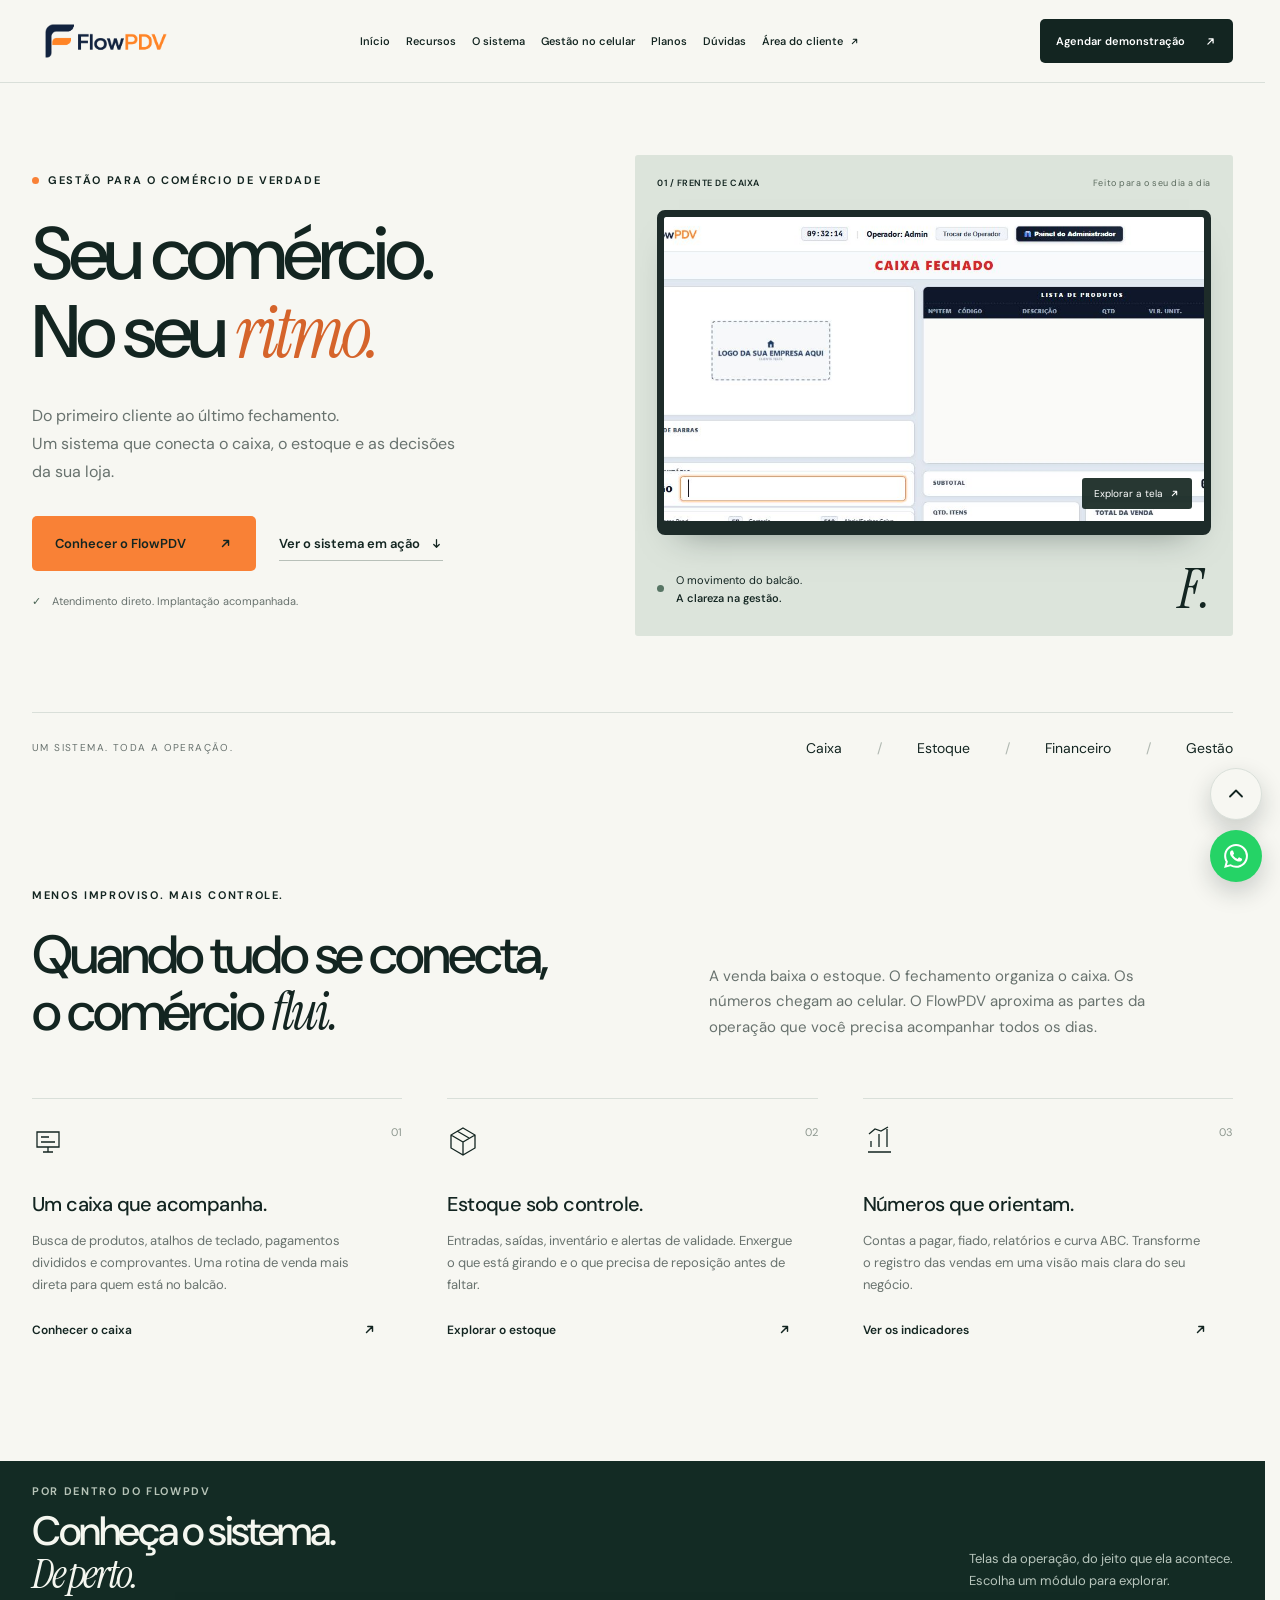
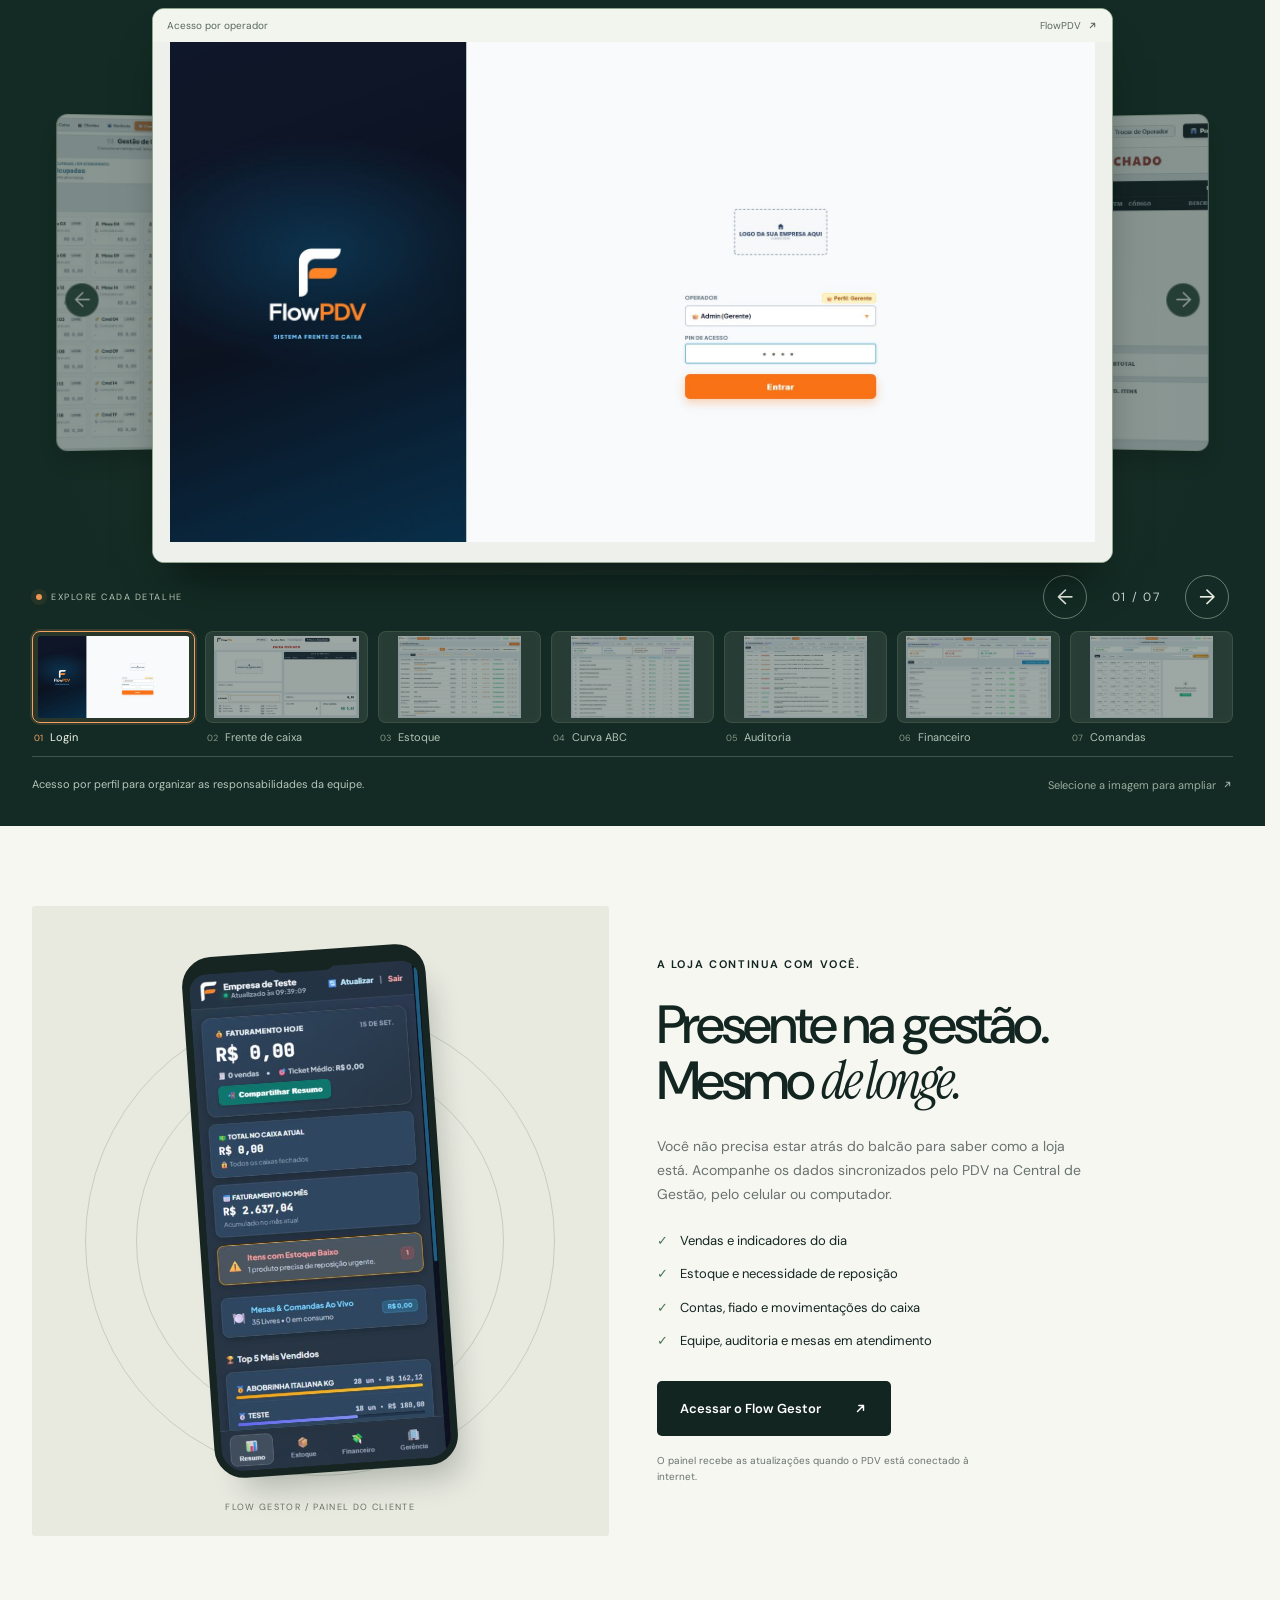
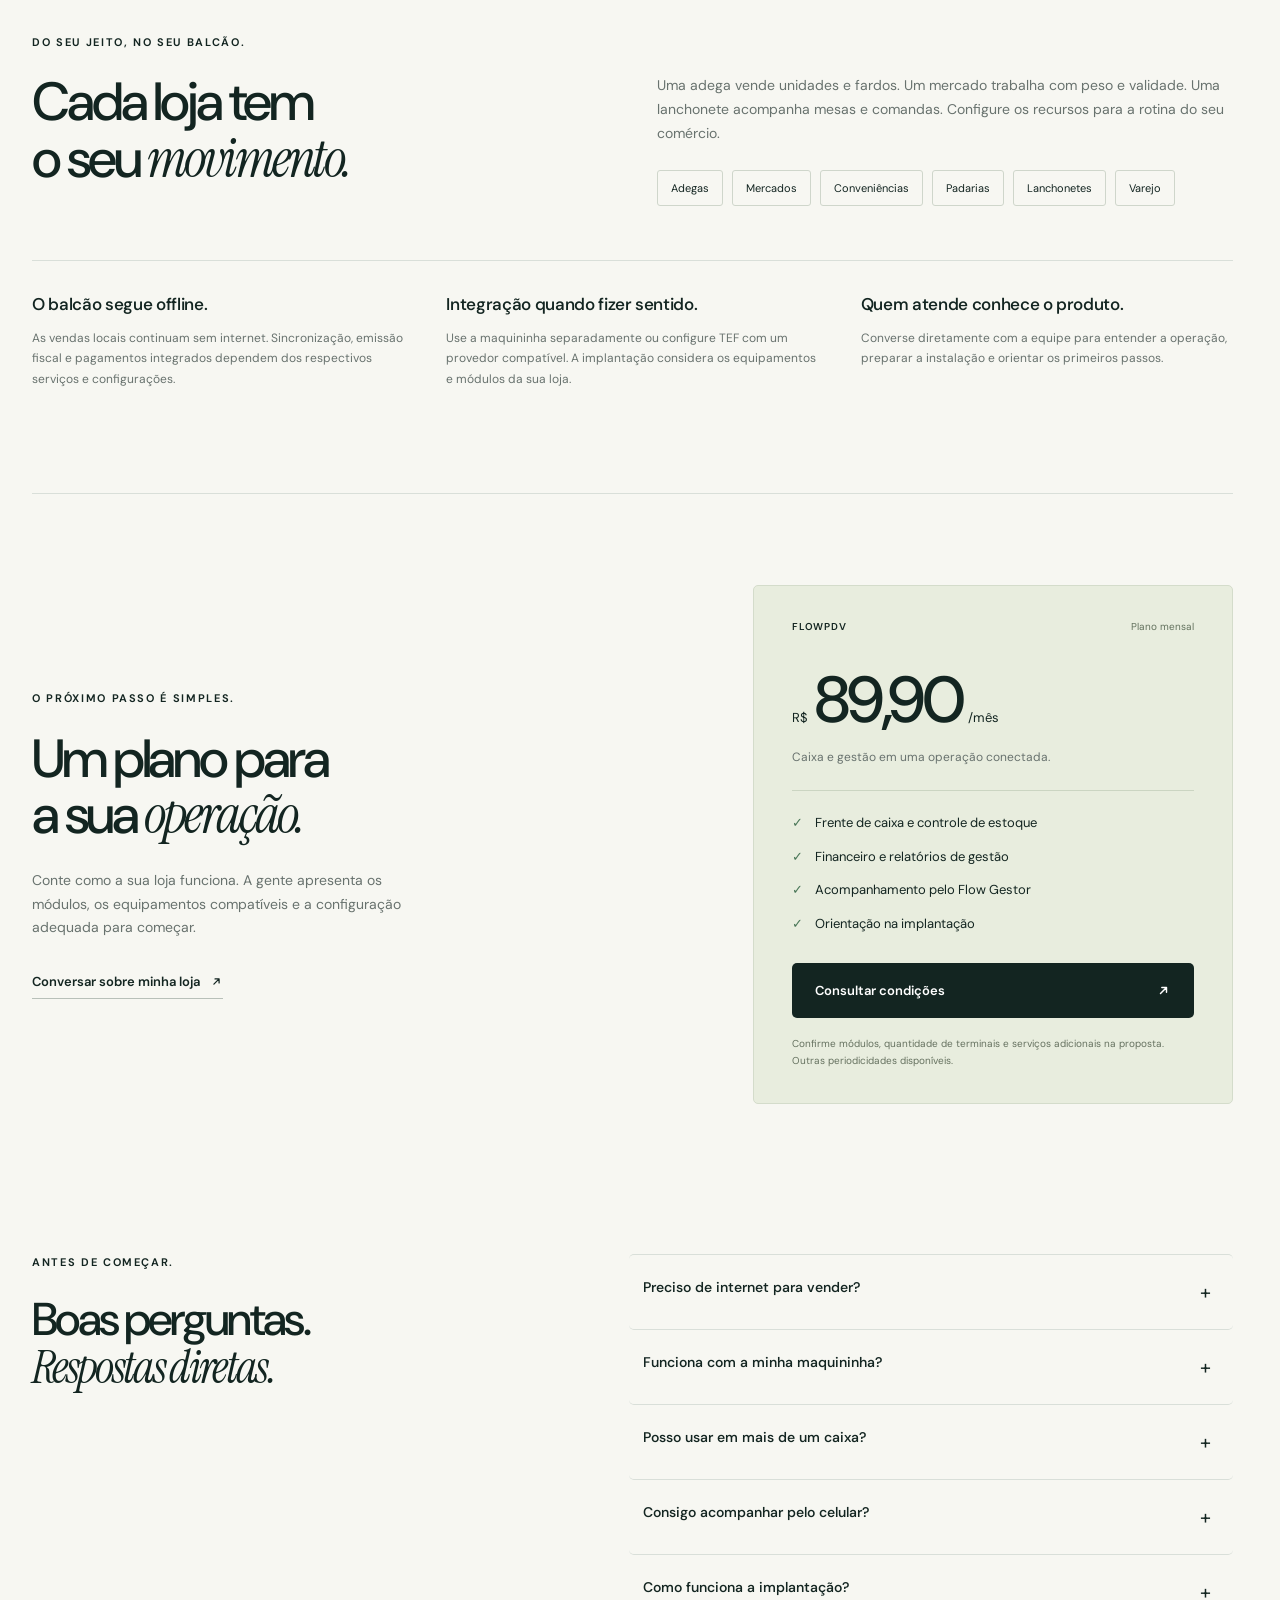
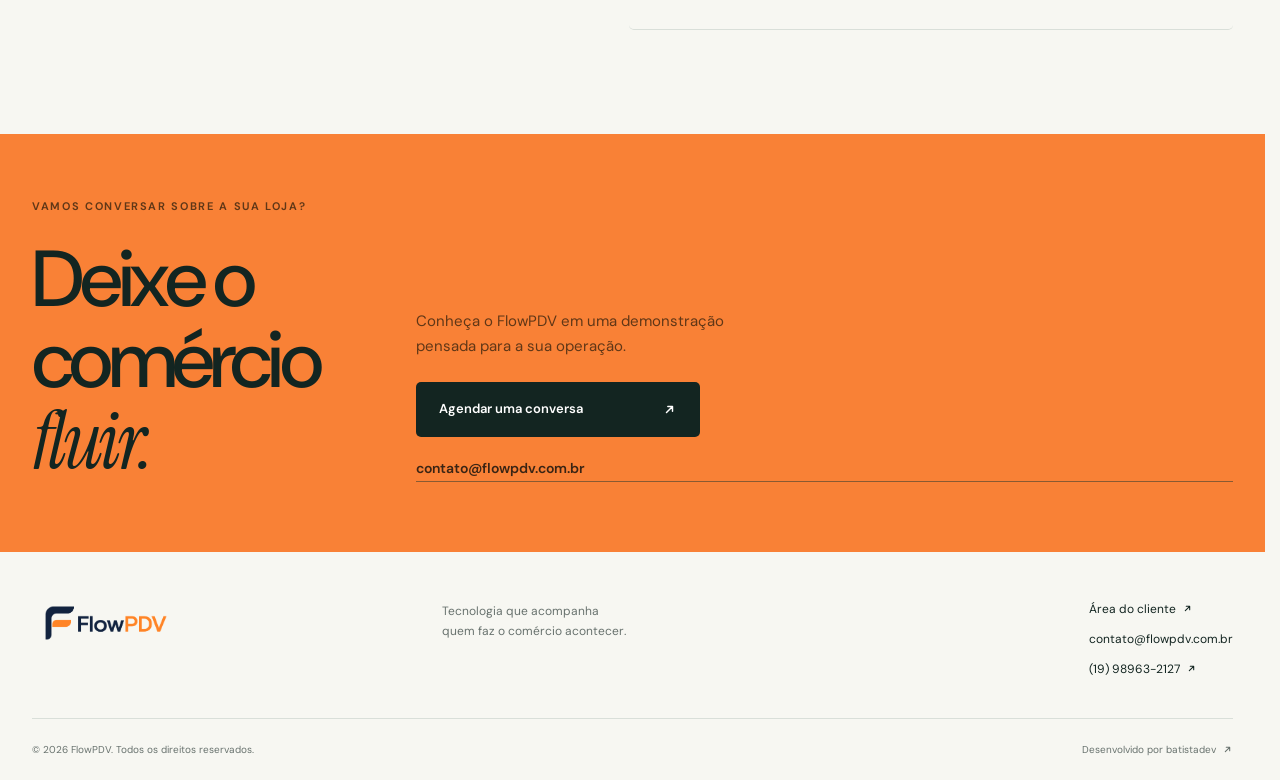
==== index.html @ f8757cfb "Use the FlowPDV F with a transparent favicon instead of a white tile. Co-authored-by: Cursor <cursor" ====
<!doctype html>
<html lang="pt-BR">
<head>
  <meta charset="utf-8">
  <meta name="viewport" content="width=device-width, initial-scale=1, viewport-fit=cover">
  <title>FlowPDV — Seu comércio. No seu ritmo.</title>
  <meta name="description" content="Frente de caixa, estoque, financeiro e gestão pelo celular. Conheça o FlowPDV e organize a operação da sua loja, do balcão ao fechamento.">
  <link rel="canonical" href="https://www.flowpdv.com.br/">
  <meta name="theme-color" content="#f7f7f2">
  <meta property="og:type" content="website">
  <meta property="og:title" content="FlowPDV — Seu comércio. No seu ritmo.">
  <meta property="og:description" content="O caixa acompanha o movimento. Você acompanha o negócio.">
  <meta property="og:url" content="https://www.flowpdv.com.br/">
  <meta property="og:image" content="https://www.flowpdv.com.br/assets/flowpdv-social-v1.jpg">
  <meta property="og:image:width" content="1200">
  <meta property="og:image:height" content="630">
  <meta property="og:image:type" content="image/jpeg">
  <meta property="og:image:alt" content="FlowPDV — Seu comércio. No seu ritmo. Caixa, estoque e financeiro em um só lugar.">
  <meta property="og:site_name" content="FlowPDV">
  <meta property="og:locale" content="pt_BR">
  <meta name="twitter:card" content="summary_large_image">
  <meta name="twitter:title" content="FlowPDV — Seu comércio. No seu ritmo.">
  <meta name="twitter:description" content="Caixa, estoque e financeiro em um só lugar.">
  <meta name="twitter:image" content="https://www.flowpdv.com.br/assets/flowpdv-social-v1.jpg">
  <link rel="icon" href="/favicon.ico?v=20260917h" sizes="any">
  <link rel="icon" type="image/png" sizes="48x48" href="/favicon-48.png?v=20260917h">
  <link rel="apple-touch-icon" href="/apple-touch-icon.png?v=20260917h">
  <link rel="preconnect" href="https://fonts.googleapis.com">
  <link rel="preconnect" href="https://fonts.gstatic.com" crossorigin>
  <link href="https://fonts.googleapis.com/css2?family=DM+Sans:wght@400;450;500;550;600;650;700&family=Instrument+Serif:ital@0;1&display=swap" rel="stylesheet">
  <link rel="stylesheet" href="style.css?v=20260916d">
  <script src="site.js?v=20260916d" defer></script>
</head>
<body>
  <a class="skip-link" href="#conteudo">Ir para o conteúdo</a>
  <header class="header">
    <div class="shell nav-row">
      <a class="brand" href="#inicio" aria-label="FlowPDV, início"><img src="assets/logos/FlowPDV-horizontal-claro.png" width="158" height="42" alt="FlowPDV"></a>
      <nav id="navigation" class="navigation" aria-label="Principal">
        <a href="#inicio">Início</a><a href="#recursos">Recursos</a><a href="#sistema">O sistema</a><a href="#gestao">Gestão no celular</a><a href="#planos">Planos</a><a href="#duvidas">Dúvidas</a>
        <a class="nav-mobile-link" href="https://cliente.flowpdv.com.br/" target="_blank" rel="noopener noreferrer">Área do cliente <svg class="arrow-out" viewBox="0 0 16 16" aria-hidden="true"><path d="M4.8 11.2 11.2 4.8M6.2 4.8h5v5" fill="none" stroke="currentColor" stroke-width="1.55" stroke-linecap="round" stroke-linejoin="round"/></svg></a>
      </nav>
      <div class="nav-actions"><a class="client-link" href="https://cliente.flowpdv.com.br/" target="_blank" rel="noopener noreferrer">Área do cliente <svg class="arrow-out" viewBox="0 0 16 16" aria-hidden="true"><path d="M4.8 11.2 11.2 4.8M6.2 4.8h5v5" fill="none" stroke="currentColor" stroke-width="1.55" stroke-linecap="round" stroke-linejoin="round"/></svg></a><a class="button small dark" data-contact="Quero conhecer o FlowPDV para minha loja." href="https://wa.me/5519989632127">Agendar demonstração <svg class="arrow-out" viewBox="0 0 16 16" aria-hidden="true"><path d="M4.8 11.2 11.2 4.8M6.2 4.8h5v5" fill="none" stroke="currentColor" stroke-width="1.55" stroke-linecap="round" stroke-linejoin="round"/></svg></a></div>
      <button class="menu-toggle" aria-controls="navigation" aria-expanded="false" aria-label="Abrir menu"><span></span><span></span></button>
    </div>
  </header>
  <main id="conteudo">
    <section class="hero shell" id="inicio">
      <div class="hero-copy">
        <div class="eyebrow"><span class="orange-dot"></span> GESTÃO PARA O COMÉRCIO DE VERDADE</div>
        <h1>Seu comércio.<br>No seu <em>ritmo.</em></h1>
        <p class="hero-description">Do primeiro cliente ao último fechamento.<br class="desktop-break"> Um sistema que conecta o caixa, o estoque e as decisões da sua loja.</p>
        <div class="hero-actions"><a class="button orange" data-contact="Quero ver uma demonstração do FlowPDV." href="https://wa.me/5519989632127">Conhecer o FlowPDV <svg class="arrow-out" viewBox="0 0 16 16" aria-hidden="true"><path d="M4.8 11.2 11.2 4.8M6.2 4.8h5v5" fill="none" stroke="currentColor" stroke-width="1.55" stroke-linecap="round" stroke-linejoin="round"/></svg></a><a class="text-link" href="#sistema">Ver o sistema em ação <svg class="arrow-down" viewBox="0 0 16 16" aria-hidden="true"><path d="M8 3.2v9.2M4.6 9.2 8 12.6l3.4-3.4" fill="none" stroke="currentColor" stroke-width="1.55" stroke-linecap="round" stroke-linejoin="round"/></svg></a></div>
        <p class="hero-note"><span aria-hidden="true">✓</span> Atendimento direto. Implantação acompanhada.</p>
      </div>
      <div class="hero-product">
        <div class="product-label"><span id="hero-label">01 / FRENTE DE CAIXA</span><span>Feito para o seu dia a dia</span></div>
        <button class="hero-screen screenshot-open" data-screen="pdv" aria-label="Ampliar a tela da frente de caixa"><span class="hero-fade"><img class="hero-slide is-active" src="assets/screenshot-pdv.png" width="1440" height="900" alt="Frente de caixa do FlowPDV: produtos, carrinho e fechamento da venda" fetchpriority="high"><img class="hero-slide" src="assets/screenshot-estoque.png" width="1440" height="900" alt="" aria-hidden="true"></span><span class="expand-tag" aria-hidden="true">Explorar a tela <svg class="arrow-out" viewBox="0 0 16 16"><path d="M4.8 11.2 11.2 4.8M6.2 4.8h5v5" fill="none" stroke="currentColor" stroke-width="1.55" stroke-linecap="round" stroke-linejoin="round"/></svg></span></button>
        <div class="product-foot"><span class="status-dot"></span><span>O movimento do balcão.<br><strong>A clareza na gestão.</strong></span><span class="product-index" aria-hidden="true">F.</span></div>
      </div>
      <div class="hero-bottom"><span>UM SISTEMA. TODA A OPERAÇÃO.</span><div><span>Caixa</span><i>/</i><span>Estoque</span><i>/</i><span>Financeiro</span><i>/</i><span>Gestão</span></div></div>
    </section>

    <section class="intro shell" id="recursos">
      <div class="section-label">MENOS IMPROVISO. MAIS CONTROLE.</div>
      <div class="intro-grid"><h2>Quando tudo se conecta,<br>o comércio <em>flui.</em></h2><p>A venda baixa o estoque. O fechamento organiza o caixa. Os números chegam ao celular. O FlowPDV aproxima as partes da operação que você precisa acompanhar todos os dias.</p></div>
      <div class="feature-grid">
        <article class="feature"><span class="feature-number">01</span><svg viewBox="0 0 32 32" fill="none" aria-hidden="true"><path d="M5 7h22v15H5zM11 27h10M16 22v5M9 12h8m-8 5h14"/></svg><h3>Um caixa que acompanha.</h3><p>Busca de produtos, atalhos de teclado, pagamentos divididos e comprovantes. Uma rotina de venda mais direta para quem está no balcão.</p><a href="#sistema" data-tab-link="pdv">Conhecer o caixa <svg class="arrow-out" viewBox="0 0 16 16" aria-hidden="true"><path d="M4.8 11.2 11.2 4.8M6.2 4.8h5v5" fill="none" stroke="currentColor" stroke-width="1.55" stroke-linecap="round" stroke-linejoin="round"/></svg></a></article>
        <article class="feature"><span class="feature-number">02</span><svg viewBox="0 0 32 32" fill="none" aria-hidden="true"><path d="m16 3 12 7v13l-12 7L4 23V10zM4 10l12 7 12-7M16 17v13M10 6l12 7"/></svg><h3>Estoque sob controle.</h3><p>Entradas, saídas, inventário e alertas de validade. Enxergue o que está girando e o que precisa de reposição antes de faltar.</p><a href="#sistema" data-tab-link="estoque">Explorar o estoque <svg class="arrow-out" viewBox="0 0 16 16" aria-hidden="true"><path d="M4.8 11.2 11.2 4.8M6.2 4.8h5v5" fill="none" stroke="currentColor" stroke-width="1.55" stroke-linecap="round" stroke-linejoin="round"/></svg></a></article>
        <article class="feature"><span class="feature-number">03</span><svg viewBox="0 0 32 32" fill="none" aria-hidden="true"><path d="M5 27h23M8 22v-6m8 6V9m8 13V4M6 9l6-5 6 2 7-4"/></svg><h3>Números que orientam.</h3><p>Contas a pagar, fiado, relatórios e curva ABC. Transforme o registro das vendas em uma visão mais clara do seu negócio.</p><a href="#sistema" data-tab-link="curva-abc">Ver os indicadores <svg class="arrow-out" viewBox="0 0 16 16" aria-hidden="true"><path d="M4.8 11.2 11.2 4.8M6.2 4.8h5v5" fill="none" stroke="currentColor" stroke-width="1.55" stroke-linecap="round" stroke-linejoin="round"/></svg></a></article>
      </div>
    </section>

    <section class="showcase" id="sistema">
      <div class="shell">
        <div class="showcase-heading"><div><div class="section-label">POR DENTRO DO FLOWPDV</div><h2>Conheça o sistema.<br><em>De perto.</em></h2></div><p>Telas da operação, do jeito que ela acontece.<br>Escolha um módulo para explorar.</p></div>
        <div class="carousel-stage" aria-label="Galeria de telas do FlowPDV" aria-roledescription="carrossel">
          <button class="carousel-peek peek-prev" data-step="-1" aria-label="Ver tela anterior"><img id="peek-prev-image" alt=""><span aria-hidden="true">←</span></button>
        <div class="screen-panel" id="screen-panel" role="tabpanel" aria-labelledby="tab-login" tabindex="0">
          <div class="screen-top"><span class="screen-caption">Acesso por operador</span><span class="screen-brand">FlowPDV <svg class="arrow-out" viewBox="0 0 16 16" aria-hidden="true"><path d="M4.8 11.2 11.2 4.8M6.2 4.8h5v5" fill="none" stroke="currentColor" stroke-width="1.55" stroke-linecap="round" stroke-linejoin="round"/></svg></span></div>
          <button class="gallery-image screenshot-open" data-screen="login" aria-label="Ampliar a tela selecionada"><img id="gallery-image" src="assets/screenshot-login.png" width="1440" height="900" alt="Acesso por operador do FlowPDV" loading="lazy"></button>
        </div>

          <button class="carousel-peek peek-next" data-step="1" aria-label="Ver próxima tela"><img id="peek-next-image" alt=""><span aria-hidden="true">→</span></button>
        </div>
        <div class="carousel-footer"><div class="carousel-note"><span class="carousel-dot"></span> EXPLORE CADA DETALHE</div><div class="gallery-controls" aria-label="Navegar pelas telas"><button type="button" id="screen-prev" aria-label="Tela anterior">←</button><span id="screen-position" aria-live="polite">01 / 07</span><button type="button" id="screen-next" aria-label="Próxima tela">→</button></div></div>
        <div class="screen-tabs" role="tablist" aria-label="Telas do sistema">
          <button id="tab-login" role="tab" aria-selected="true" aria-controls="screen-panel" tabindex="0" data-screen="login"><span class="thumb-image"><img src="assets/screenshot-login.png" alt="" loading="lazy" draggable="false"></span><span class="thumb-label"><small aria-hidden="true">01</small>Login</span></button>
          <button id="tab-pdv" role="tab" aria-selected="false" aria-controls="screen-panel" tabindex="-1" data-screen="pdv"><span class="thumb-image"><img src="assets/screenshot-pdv.png" alt="" loading="lazy" draggable="false"></span><span class="thumb-label"><small aria-hidden="true">02</small>Frente de caixa</span></button>
          <button id="tab-estoque" role="tab" aria-selected="false" aria-controls="screen-panel" tabindex="-1" data-screen="estoque"><span class="thumb-image"><img src="assets/screenshot-estoque.png" alt="" loading="lazy" draggable="false"></span><span class="thumb-label"><small aria-hidden="true">03</small>Estoque</span></button>
          <button id="tab-curva-abc" role="tab" aria-selected="false" aria-controls="screen-panel" tabindex="-1" data-screen="curva-abc"><span class="thumb-image"><img src="assets/screenshot-curva-abc.png" alt="" loading="lazy" draggable="false"></span><span class="thumb-label"><small aria-hidden="true">04</small>Curva ABC</span></button>
          <button id="tab-auditoria" role="tab" aria-selected="false" aria-controls="screen-panel" tabindex="-1" data-screen="auditoria"><span class="thumb-image"><img src="assets/screenshot-auditoria.png" alt="" loading="lazy" draggable="false"></span><span class="thumb-label"><small aria-hidden="true">05</small>Auditoria</span></button>
          <button id="tab-financeiro" role="tab" aria-selected="false" aria-controls="screen-panel" tabindex="-1" data-screen="financeiro"><span class="thumb-image"><img src="assets/screenshot-financeiro.png" alt="" loading="lazy" draggable="false"></span><span class="thumb-label"><small aria-hidden="true">06</small>Financeiro</span></button>
          <button id="tab-comandas" role="tab" aria-selected="false" aria-controls="screen-panel" tabindex="-1" data-screen="comandas"><span class="thumb-image"><img src="assets/screenshot-comandas.png" alt="" loading="lazy" draggable="false"></span><span class="thumb-label"><small aria-hidden="true">07</small>Comandas</span></button>
        </div>
        <div class="screen-description"><p id="screen-description">Acesso por perfil para organizar as responsabilidades da equipe.</p><span>Selecione a imagem para ampliar <svg class="arrow-out" viewBox="0 0 16 16" aria-hidden="true"><path d="M4.8 11.2 11.2 4.8M6.2 4.8h5v5" fill="none" stroke="currentColor" stroke-width="1.55" stroke-linecap="round" stroke-linejoin="round"/></svg></span></div>
      </div>
    </section>

    <section class="mobile-section shell" id="gestao">
      <div class="mobile-visual"><div class="mobile-orbit" aria-hidden="true"></div><div class="phone"><div class="phone-speaker" aria-hidden="true"></div><img id="mobile-screenshot" src="assets/screenshot-mobile.png" width="390" height="844" alt="Painel Flow Gestor no celular" loading="lazy"></div><span class="visual-caption">FLOW GESTOR / PAINEL DO CLIENTE</span></div>
      <div class="mobile-copy"><div class="section-label">A LOJA CONTINUA COM VOCÊ.</div><h2>Presente na gestão.<br>Mesmo <em>de longe.</em></h2><p>Você não precisa estar atrás do balcão para saber como a loja está. Acompanhe os dados sincronizados pelo PDV na Central de Gestão, pelo celular ou computador.</p><ul class="check-list"><li>Vendas e indicadores do dia</li><li>Estoque e necessidade de reposição</li><li>Contas, fiado e movimentações do caixa</li><li>Equipe, auditoria e mesas em atendimento</li></ul><a class="button dark" href="https://cliente.flowpdv.com.br/" target="_blank" rel="noopener noreferrer">Acessar o Flow Gestor <svg class="arrow-out" viewBox="0 0 16 16" aria-hidden="true"><path d="M4.8 11.2 11.2 4.8M6.2 4.8h5v5" fill="none" stroke="currentColor" stroke-width="1.55" stroke-linecap="round" stroke-linejoin="round"/></svg></a><small>O painel recebe as atualizações quando o PDV está conectado à internet.</small></div>
    </section>

    <section class="operation-section shell"><div class="section-label">DO SEU JEITO, NO SEU BALCÃO.</div><div class="operation-grid"><h2>Cada loja tem<br>o seu <em>movimento.</em></h2><div><p>Uma adega vende unidades e fardos. Um mercado trabalha com peso e validade. Uma lanchonete acompanha mesas e comandas. Configure os recursos para a rotina do seu comércio.</p><div class="segments"><span>Adegas</span><span>Mercados</span><span>Conveniências</span><span>Padarias</span><span>Lanchonetes</span><span>Varejo</span></div></div></div>
      <div class="details-row"><article><h3>O balcão segue offline.</h3><p>As vendas locais continuam sem internet. Sincronização, emissão fiscal e pagamentos integrados dependem dos respectivos serviços e configurações.</p></article><article><h3>Integração quando fizer sentido.</h3><p>Use a maquininha separadamente ou configure TEF com um provedor compatível. A implantação considera os equipamentos e módulos da sua loja.</p></article><article><h3>Quem atende conhece o produto.</h3><p>Converse diretamente com a equipe para entender a operação, preparar a instalação e orientar os primeiros passos.</p></article></div>
    </section>

    <section class="plans shell" id="planos"><div class="plan-intro"><div class="section-label">O PRÓXIMO PASSO É SIMPLES.</div><h2>Um plano para<br>a sua <em>operação.</em></h2><p>Conte como a sua loja funciona. A gente apresenta os módulos, os equipamentos compatíveis e a configuração adequada para começar.</p><a class="text-link" data-contact="Quero conversar sobre os planos do FlowPDV." href="https://wa.me/5519989632127">Conversar sobre minha loja <svg class="arrow-out" viewBox="0 0 16 16" aria-hidden="true"><path d="M4.8 11.2 11.2 4.8M6.2 4.8h5v5" fill="none" stroke="currentColor" stroke-width="1.55" stroke-linecap="round" stroke-linejoin="round"/></svg></a></div><article class="plan-card"><div class="plan-top"><span>FLOWPDV</span><span>Plano mensal</span></div><div class="price"><span>R$</span><strong>89,90</strong><span>/mês</span></div><p>Caixa e gestão em uma operação conectada.</p><ul class="check-list"><li>Frente de caixa e controle de estoque</li><li>Financeiro e relatórios de gestão</li><li>Acompanhamento pelo Flow Gestor</li><li>Orientação na implantação</li></ul><a class="button dark" data-contact="Quero conhecer as condições do plano mensal FlowPDV de R$ 89,90." href="https://wa.me/5519989632127">Consultar condições <svg class="arrow-out" viewBox="0 0 16 16" aria-hidden="true"><path d="M4.8 11.2 11.2 4.8M6.2 4.8h5v5" fill="none" stroke="currentColor" stroke-width="1.55" stroke-linecap="round" stroke-linejoin="round"/></svg></a><small>Confirme módulos, quantidade de terminais e serviços adicionais na proposta. Outras periodicidades disponíveis.</small></article></section>

    <section class="faq shell" id="duvidas"><div><div class="section-label">ANTES DE COMEÇAR.</div><h2>Boas perguntas.<br><em>Respostas diretas.</em></h2></div><div class="faq-items"><details><summary>Preciso de internet para vender?<span aria-hidden="true">+</span></summary><p>O PDV registra as vendas localmente. Para sincronizar com a nuvem e com o Flow Gestor, é necessário estar conectado. Serviços fiscais e pagamentos integrados têm suas próprias exigências de conexão.</p></details><details><summary>Funciona com a minha maquininha?<span aria-hidden="true">+</span></summary><p>Você pode receber na maquininha e confirmar o pagamento no PDV. Para integração, é preciso verificar provedor, credenciamento e equipamentos compatíveis. A conexão deve ser configurada e validada na implantação.</p></details><details><summary>Posso usar em mais de um caixa?<span aria-hidden="true">+</span></summary><p>Sim. O FlowPDV trabalha com múltiplos terminais conforme os acessos contratados. Na demonstração, avaliamos a configuração e a sincronização para a operação da sua loja.</p></details><details><summary>Consigo acompanhar pelo celular?<span aria-hidden="true">+</span></summary><p>Sim. O Flow Gestor permite acompanhar os dados sincronizados do PDV pelo navegador do celular, tablet ou computador, com acesso da sua loja.</p></details><details><summary>Como funciona a implantação?<span aria-hidden="true">+</span></summary><p>Começamos entendendo a sua operação. Depois, orientamos a configuração dos módulos, o cadastro ou importação dos produtos e o uso do sistema com seus equipamentos.</p></details></div></section>

    <section class="contact-band"><div class="shell"><div class="section-label">VAMOS CONVERSAR SOBRE A SUA LOJA?</div><div class="contact-row"><h2>Deixe o comércio<br><em>fluir.</em></h2><div><p>Conheça o FlowPDV em uma demonstração<br>pensada para a sua operação.</p><a class="button dark" data-contact="Olá! Quero agendar uma demonstração do FlowPDV para minha loja." href="https://wa.me/5519989632127">Agendar uma conversa <svg class="arrow-out" viewBox="0 0 16 16" aria-hidden="true"><path d="M4.8 11.2 11.2 4.8M6.2 4.8h5v5" fill="none" stroke="currentColor" stroke-width="1.55" stroke-linecap="round" stroke-linejoin="round"/></svg></a><a class="contact-email" href="mailto:contato@flowpdv.com.br">contato@flowpdv.com.br</a></div></div></div></section>
  </main>
  <footer class="footer shell"><div class="footer-top"><a class="brand" href="#inicio"><img src="assets/logos/FlowPDV-horizontal-claro.png" width="158" height="42" alt="FlowPDV"></a><p>Tecnologia que acompanha<br>quem faz o comércio acontecer.</p><div><a href="https://cliente.flowpdv.com.br/" target="_blank" rel="noopener noreferrer">Área do cliente <svg class="arrow-out" viewBox="0 0 16 16" aria-hidden="true"><path d="M4.8 11.2 11.2 4.8M6.2 4.8h5v5" fill="none" stroke="currentColor" stroke-width="1.55" stroke-linecap="round" stroke-linejoin="round"/></svg></a><a href="mailto:contato@flowpdv.com.br">contato@flowpdv.com.br</a><a href="https://wa.me/5519989632127">(19) 98963-2127 <svg class="arrow-out" viewBox="0 0 16 16" aria-hidden="true"><path d="M4.8 11.2 11.2 4.8M6.2 4.8h5v5" fill="none" stroke="currentColor" stroke-width="1.55" stroke-linecap="round" stroke-linejoin="round"/></svg></a></div></div><div class="footer-bottom"><span>© <span id="year">2026</span> FlowPDV. Todos os direitos reservados.</span><a href="https://www.batistadev.com.br/" target="_blank" rel="noopener noreferrer">Desenvolvido por batistadev <svg class="arrow-out" viewBox="0 0 16 16" aria-hidden="true"><path d="M4.8 11.2 11.2 4.8M6.2 4.8h5v5" fill="none" stroke="currentColor" stroke-width="1.55" stroke-linecap="round" stroke-linejoin="round"/></svg></a></div></footer>
  <div class="float-dock">
    <a class="float-btn float-top" id="back-top" href="#inicio" aria-label="Voltar ao topo">
      <svg viewBox="0 0 24 24" fill="none" aria-hidden="true"><path d="M6 14.5 12 8.5l6 6" stroke="currentColor" stroke-width="1.8" stroke-linecap="round" stroke-linejoin="round"/></svg>
    </a>
    <a class="float-btn float-whatsapp" data-contact="Olá! Quero conhecer o FlowPDV para minha loja." href="https://wa.me/5519989632127" aria-label="Falar no WhatsApp">
      <svg viewBox="0 0 24 24" aria-hidden="true"><path fill="currentColor" d="M17.472 14.382c-.297-.149-1.758-.867-2.03-.967-.273-.099-.471-.148-.67.15-.197.297-.767.966-.94 1.164-.173.199-.347.223-.644.075-.297-.15-1.255-.463-2.39-1.475-.883-.788-1.48-1.761-1.653-2.059-.173-.297-.018-.458.13-.606.134-.133.298-.347.446-.52.149-.174.198-.298.298-.497.099-.198.05-.371-.025-.52-.075-.149-.669-1.612-.916-2.207-.242-.579-.487-.5-.669-.51-.173-.008-.371-.01-.57-.01-.198 0-.52.074-.792.372-.272.297-1.04 1.016-1.04 2.479 0 1.462 1.065 2.875 1.213 3.074.149.198 2.096 3.2 5.077 4.487.709.306 1.262.489 1.694.625.712.227 1.36.195 1.871.118.571-.085 1.758-.719 2.006-1.413.248-.694.248-1.289.173-1.413-.074-.124-.272-.198-.57-.347m-5.421 7.403h-.004a9.87 9.87 0 0 1-5.031-1.378l-.361-.214-3.741.982.998-3.648-.235-.374a9.86 9.86 0 0 1-1.51-5.26c.001-5.45 4.436-9.884 9.888-9.884 2.64 0 5.122 1.03 6.988 2.898a9.825 9.825 0 0 1 2.893 6.994c-.003 5.45-4.435 9.884-9.885 9.884m8.413-18.297A11.815 11.815 0 0 0 12.05 0C5.495 0 .16 5.335.157 11.892c0 2.096.547 4.142 1.588 5.945L.057 24l6.305-1.654a11.882 11.882 0 0 0 5.683 1.448h.005c6.554 0 11.89-5.335 11.893-11.893a11.821 11.821 0 0 0-3.48-8.413z"/></svg>
    </a>
  </div>
  <dialog id="screen-dialog" aria-labelledby="dialog-title" aria-describedby="dialog-hint">
    <div class="dialog-toolbar"><h2 id="dialog-title" aria-live="polite">FlowPDV</h2><div class="dialog-actions"><button type="button" id="dialog-zoom" aria-pressed="false" aria-controls="dialog-viewport">Ver detalhes +</button><button type="button" id="close-dialog" aria-label="Fechar imagem" autofocus>Fechar ×</button></div></div>
    <div id="dialog-viewport" tabindex="0" role="region" aria-label="Imagem ampliada. Use Ver detalhes para ampliar e rolar a imagem."><img id="dialog-image" alt="" width="1440" height="900" draggable="false"></div>
    <div class="dialog-bottom"><div class="dialog-navigation" aria-label="Navegar pelas imagens ampliadas"><button type="button" id="dialog-prev" aria-label="Tela anterior">←</button><span id="dialog-position">01 / 07</span><button type="button" id="dialog-next" aria-label="Próxima tela">→</button></div><p id="dialog-hint">Deslize para trocar. Toque em Ver detalhes para ampliar.</p></div>
  </dialog>
</body>
</html>
---- style.css ----
:root{--paper:#f7f7f2;--ink:#132521;--muted:#68726e;--line:#d9dfd9;--orange:#f98136;--navy:#122240;--white:#fff;--radius:8px;color-scheme:light;font-family:'DM Sans',Arial,sans-serif;color:var(--ink);background:var(--paper)}
*{box-sizing:border-box}html{scroll-behavior:smooth;scroll-padding-top:var(--nav-h,90px)}body{margin:0}section[id],#inicio,#sistema,#recursos,#gestao,#planos,#duvidas,#conteudo{scroll-margin-top:0}button,input,a{-webkit-tap-highlight-color:transparent}button,a{touch-action:manipulation}a{color:inherit;text-decoration:none}button{font:inherit;cursor:pointer}img{max-width:100%;display:block}button:focus-visible,a:focus-visible,summary:focus-visible,[tabindex]:focus-visible{outline:3px solid #cc5b1a;outline-offset:5px}h1,h2,h3,p{margin:0}h1,h2{font-weight:500;letter-spacing:-.058em;line-height:1.05}h1 em,h2 em{font-family:'Instrument Serif',Georgia,serif;font-weight:400}h2{font-size:clamp(38px,4.2vw,62px)}p{color:var(--muted);line-height:1.7}.shell{width:min(1320px,calc(100% - 104px));margin-inline:auto}.section-label,.eyebrow{font-size:11px;font-weight:650;letter-spacing:.15em;line-height:1.5}.section-label{margin-bottom:24px}.header{background:rgba(247,247,242,.96);border-bottom:1px solid var(--line);position:sticky;top:0;z-index:20}.nav-row{min-height:90px;display:flex;align-items:center;justify-content:space-between;gap:28px}.brand img{width:148px;height:auto;max-height:44px;object-fit:contain}.navigation,.nav-actions{display:flex;align-items:center;gap:26px}.navigation a,.client-link{font-size:12px;font-weight:550}.navigation a:hover,.text-link:hover{color:#b74b12}.nav-actions{gap:25px}.button{display:inline-flex;align-items:center;justify-content:space-between;gap:32px;min-height:55px;padding:16px 22px;border:1px solid transparent;border-radius:5px;font-size:13px;font-weight:600;line-height:1.35;transition:background .18s,transform .18s}.button:hover{transform:translateY(-2px)}.button span{font-size:20px}.button.dark{background:var(--ink);color:var(--white)}.button.dark:hover{background:#29433b}.button.orange{background:var(--orange);color:var(--ink)}.button.orange:hover{background:#ff974f}.button.small{min-height:44px;padding:10px 15px;gap:19px;font-size:11px}.text-link{font-size:13px;font-weight:600;display:inline-flex;align-items:center;gap:18px;border-bottom:1px solid #b8c0b9;padding:8px 0}.nav-mobile-link,.menu-toggle{display:none}.skip-link{position:fixed;top:-100px;left:16px;z-index:100;padding:16px;background:var(--ink);color:white}.skip-link:focus{top:10px}
.hero{padding-top:88px;display:grid;grid-template-columns:1fr 1.04fr;column-gap:42px;align-items:center}.eyebrow{display:flex;gap:9px;align-items:center;margin-bottom:27px}.orange-dot,.status-dot{width:7px;height:7px;flex:none;display:inline-block;background:var(--orange);border-radius:50%}.hero h1{font-size:clamp(64px,6.9vw,101px);margin-bottom:30px}.hero h1 em{color:#d5642b}.hero-description{font-size:16px;max-width:430px;line-height:1.75}.hero-actions{display:flex;align-items:center;gap:23px;margin:30px 0 21px}.hero-note{font-size:11px}.hero-note span{color:#496353;margin-right:8px}.hero-product{background:#dce4db;padding:22px 22px 0;border-radius:3px;position:relative;margin-top:8px;min-width:0}.product-label{display:flex;justify-content:space-between;font-size:9px;letter-spacing:.06em;font-weight:600;margin-bottom:21px;gap:12px}.product-label span:last-child{color:#5b6b5e;font-weight:400}.hero-screen{display:block;width:100%;padding:0;border:7px solid #1d2b29;border-bottom-width:14px;border-radius:8px;background:#1d2b29;box-shadow:0 18px 34px -22px #13252180;position:relative;transform:translateX(30px)}.hero-screen img{width:100%;height:auto;aspect-ratio:1.847;object-fit:contain;object-position:left top;border-radius:2px}.expand-tag{position:absolute;bottom:12px;right:12px;background:#172823ed;color:#fff;font-size:10px;padding:9px 12px;border-radius:3px}.product-foot{display:flex;align-items:center;gap:12px;padding:26px 0 19px;font-size:11px;line-height:1.65}.product-foot strong{font-weight:550}.status-dot{background:#577564}.product-index{margin-left:auto;font-family:'Instrument Serif',serif;font-style:italic;font-size:56px;line-height:1}.hero-bottom{grid-column:1/-1;border-top:1px solid var(--line);padding:26px 0;margin-top:76px;display:flex;justify-content:space-between;align-items:center}.hero-bottom>span{font-size:10px;letter-spacing:.14em;color:var(--muted)}.hero-bottom>div{display:flex;gap:35px;font-size:14px}.hero-bottom i{color:#b1b9b2;font-style:normal}
.intro{padding:104px 0 95px}.intro-grid{display:grid;grid-template-columns:1.2fr 1fr;gap:85px;align-items:end}.intro-grid>p{max-width:440px;font-size:15px}.feature-grid{display:grid;grid-template-columns:repeat(3,1fr);gap:45px;margin-top:58px}.feature{border-top:1px solid var(--line);padding-top:26px;position:relative}.feature-number{position:absolute;right:0;top:26px;font-size:11px;color:#8d978f}.feature svg{width:32px;height:32px;stroke:var(--ink);stroke-width:1.3;margin-bottom:29px}.feature h3{font-size:20px;font-weight:500;letter-spacing:-.03em;margin-bottom:13px}.feature p{font-size:13px;max-width:345px}.feature a{display:flex;justify-content:space-between;font-size:12px;margin-top:26px;font-weight:600;max-width:345px}
.showcase{background:#132b24;color:#f5f7f0;padding:36px 0 56px;overflow-x:clip}.showcase .section-label{color:#b7c4b8;margin-bottom:10px}.showcase-heading{display:flex;justify-content:space-between;gap:30px;align-items:end;margin-bottom:12px}.showcase-heading>p{font-size:13px;color:#b8c6bd;padding-bottom:4px}.screen-tabs{display:flex;gap:5px;border-bottom:1px solid #40564b;padding-bottom:17px;overflow-x:auto;scrollbar-width:thin}.screen-tabs button{background:none;color:#c4d0c7;border:1px solid transparent;border-radius:4px;padding:13px 23px;font-size:12px;white-space:nowrap;min-height:44px}.screen-tabs button[aria-selected=true]{background:#e5ece0;color:#183528}.screen-tabs button:hover{border-color:#82948a}.screen-panel{margin-top:28px;background:#ecf0eb;border:1px solid #839487;border-radius:6px;overflow:hidden}.screen-top{background:#e5eae3;color:#5a695e;display:flex;justify-content:space-between;padding:14px 18px;font-size:10px}.gallery-image{display:block;border:0;padding:0;background:#fff;width:100%}.gallery-image img{width:100%;height:auto;max-height:700px;object-fit:contain;object-position:top}.screen-description{display:flex;justify-content:space-between;gap:20px;margin-top:18px;font-size:11px}.screen-description p{color:#b8c6bd}.screen-description>span{color:#9cac9f}
.mobile-section{display:grid;grid-template-columns:1fr 1fr;gap:120px;padding:110px 0;align-items:center}.mobile-visual{background:#e8e9df;min-height:630px;display:flex;justify-content:center;align-items:center;position:relative;overflow:hidden;border-radius:3px;padding:40px 20px 60px}.mobile-orbit{position:absolute;width:470px;height:470px;border:1px solid #c8cdbf;border-radius:50%;transform:translateY(30px)}.mobile-orbit:after{content:'';position:absolute;inset:50px;border:1px solid #c8cdbf;border-radius:50%}.phone{width:244px;position:relative;border:7px solid #172522;border-radius:30px;background:#172522;padding-top:10px;box-shadow:14px 26px 30px -14px #1c302945;overflow:hidden;transform:rotate(-4deg)}.phone img{width:100%;height:auto;min-height:490px;object-fit:cover;object-position:top;border-radius:18px}.phone-speaker{position:absolute;background:#172522;width:66px;height:14px;left:50%;top:0;transform:translateX(-50%);border-radius:0 0 12px 12px}.visual-caption{position:absolute;bottom:23px;font-size:9px;letter-spacing:.15em;color:#687261}.mobile-copy h2{margin-bottom:26px}.mobile-copy>p{font-size:14px;max-width:440px}.check-list{padding:0;list-style:none;margin:24px 0 30px;display:grid;gap:14px}.check-list li{font-size:13px;padding-left:23px;position:relative;line-height:1.5}.check-list li:before{content:'✓';position:absolute;left:0;color:#497657}.mobile-copy small{display:block;font-size:10px;color:var(--muted);line-height:1.65;max-width:335px;margin-top:17px}
.operation-section{padding:18px 0 104px}.operation-grid{display:grid;grid-template-columns:1fr 1fr;gap:100px}.operation-grid p{font-size:14px}.segments{display:flex;flex-wrap:wrap;gap:9px;margin-top:24px}.segments span{border:1px solid #cfd6cb;border-radius:3px;padding:10px 13px;font-size:11px}.details-row{display:grid;grid-template-columns:repeat(3,1fr);gap:42px;margin-top:54px;border-top:1px solid var(--line);padding-top:32px}.details-row h3{font-weight:550;font-size:17px;letter-spacing:-.02em;margin-bottom:13px}.details-row p{font-size:12px}
.plans{display:grid;grid-template-columns:1fr 1fr;gap:120px;border-top:1px solid var(--line);padding:91px 0 100px;align-items:center}.plan-intro>p{font-size:14px;max-width:370px;margin:25px 0}.plan-card{background:#e8edde;border:1px solid #d4dccb;padding:34px 38px;border-radius:5px;max-width:480px;width:100%;justify-self:end}.plan-top{display:flex;justify-content:space-between;font-size:10px;font-weight:600;letter-spacing:.08em}.plan-top span:last-child{font-weight:400;letter-spacing:0;color:#62715d}.price{display:flex;align-items:baseline;gap:6px;margin-top:25px}.price strong{font-size:65px;letter-spacing:-.065em;font-weight:500}.price>span{font-size:13px}.plan-card>p{font-size:12px;margin-top:5px}.plan-card .check-list{border-top:1px solid #cbd5c2;margin-top:23px;padding-top:22px}.plan-card .button{width:100%}.plan-card small{display:block;margin-top:17px;font-size:10px;line-height:1.7;color:#65715f}
.faq{display:grid;grid-template-columns:1fr 1.1fr;gap:90px;padding:50px 0 104px}.faq h2{font-size:46px}.faq details{border-bottom:1px solid var(--line)}.faq details:first-child{border-top:1px solid var(--line)}.faq summary{cursor:pointer;padding:23px 0;list-style:none;font-size:14px;font-weight:550;display:flex;justify-content:space-between;gap:20px}.faq summary::-webkit-details-marker{display:none}.faq summary span{font-size:20px;font-weight:400}.faq details[open] summary span{transform:rotate(45deg)}.faq details p{font-size:13px;padding:0 20px 23px 0}.contact-band{background:var(--orange);padding:64px 0 70px}.contact-row{display:flex;align-items:end;justify-content:space-between;gap:30px}.contact-row h2{font-size:80px}.contact-row p{font-size:15px;color:#603717;margin-bottom:22px}.contact-row .button{min-width:284px}.contact-band .section-label{color:#603717}.footer{padding:49px 0 24px}.footer-top{display:grid;grid-template-columns:1fr 1fr 1fr;gap:30px;align-items:start}.footer-top p{font-size:12px}.footer-top>div{display:grid;gap:14px;justify-self:end;font-size:12px}.footer-bottom{display:flex;justify-content:space-between;gap:20px;border-top:1px solid var(--line);padding-top:24px;margin-top:41px;font-size:10px;color:var(--muted)}
dialog{width:min(1500px,96vw);max-height:94dvh;padding:0;border:1px solid #879b90;background:#e5eae3;color:var(--ink);border-radius:7px}dialog::backdrop{background:#071c16d9;backdrop-filter:blur(5px)}dialog img{width:100%;height:auto}.dialog-toolbar{display:flex;align-items:center;justify-content:space-between;position:sticky;top:0;background:#e5eae3;padding:12px 18px;gap:20px}.dialog-toolbar h2{font:500 14px 'DM Sans',sans-serif;letter-spacing:0}.dialog-toolbar button{border:1px solid #b4c1b6;border-radius:4px;background:transparent;padding:10px 15px;min-height:44px;font-size:12px}
@media(min-width:1600px){.hero{padding-top:108px}.hero-bottom{margin-top:96px}}
@media(max-width:1200px){.shell{width:calc(100% - 64px)}.navigation,.nav-actions{gap:18px}.client-link{display:none}.hero{gap:24px}.hero-actions{gap:16px;flex-wrap:wrap}.hero h1{font-size:76px}.hero-product{padding:18px 18px 0}.hero-screen{transform:translateX(18px)}.hero-bottom{margin-top:56px}.intro-grid,.mobile-section,.plans,.operation-grid{gap:55px}.mobile-visual{min-height:590px}.faq{gap:45px}}
@media(max-width:900px){.nav-row{min-height:76px}.navigation{gap:16px}.navigation a{font-size:11px}.nav-actions{display:none}.hero{padding-top:55px}.hero h1{font-size:65px}.eyebrow{font-size:9px;letter-spacing:.11em}.hero-description{font-size:14px}.hero-product{margin-left:4px}.product-label span:last-child{display:none}.hero-screen{border-width:5px}.hero-note{font-size:10px}.hero-bottom>div{gap:19px}.intro{padding:68px 0}.intro-grid{gap:30px}.feature-grid{gap:25px}.feature h3{font-size:18px}.feature p{font-size:12px}.mobile-section{gap:36px;padding:75px 0}.mobile-visual{min-height:560px}.phone{width:220px}.phone img{min-height:450px}.plans{gap:45px;padding:65px 0}.plan-card{padding:26px}.price strong{font-size:57px}.faq{gap:35px}.faq h2{font-size:39px}.contact-row h2{font-size:68px}}
@media(max-width:680px){html{scroll-padding-top:var(--nav-h,88px)}.shell{width:calc(100% - 40px)}.nav-row{min-height:70px;gap:16px}.brand img{width:132px}.menu-toggle{display:flex;flex-direction:column;align-items:center;justify-content:center;gap:6px;width:44px;height:44px;border:1px solid var(--line);border-radius:4px;background:transparent}.menu-toggle span{height:1px;width:19px;background:var(--ink);transition:transform .2s}.menu-toggle[aria-expanded=true] span:first-child{transform:translateY(3.5px) rotate(45deg)}.menu-toggle[aria-expanded=true] span:last-child{transform:translateY(-3.5px) rotate(-45deg)}.navigation{display:none;position:absolute;top:70px;left:0;right:0;background:var(--paper);border-bottom:1px solid var(--line);padding:20px;align-items:stretch;box-shadow:0 20px 22px #14251d0c}.navigation.is-open{display:flex;flex-direction:column;gap:0}.navigation a{font-size:15px;padding:16px 8px;border-bottom:1px solid #e1e5df}.nav-mobile-link{display:block}.hero{display:block;padding-top:40px}.eyebrow{margin-bottom:24px;font-size:9px}.hero h1{font-size:clamp(58px,14vw,84px);margin-bottom:23px}.hero-description{font-size:15px;max-width:360px}.hero-actions{margin-top:24px;gap:16px}.hero-actions .button{min-height:52px;gap:22px}.text-link{font-size:12px}.hero-note{margin-top:18px;font-size:10px}.hero-product{margin:36px 0 0;padding:17px 17px 0}.product-label{margin-bottom:16px}.product-label span:last-child{display:block;font-size:8px}.hero-screen{transform:none;border-width:5px;border-bottom-width:9px}.hero-screen img{aspect-ratio:1.55;object-fit:contain;background:#f5f6f5}.product-foot{padding:18px 0 15px;font-size:10px}.product-index{font-size:42px}.hero-bottom{margin-top:28px;padding:24px 0;display:block}.hero-bottom>span{font-size:9px}.hero-bottom>div{justify-content:space-between;gap:10px;font-size:12px;margin-top:17px}.intro{padding:48px 0 58px}.section-label{font-size:9px;margin-bottom:20px}h2{font-size:43px}.intro-grid,.operation-grid{display:block}.intro-grid>p{font-size:14px;margin-top:24px}.feature-grid{display:block;margin-top:32px}.feature{padding:24px 0 27px}.feature svg{margin-bottom:18px;width:27px;height:27px}.feature h3{font-size:21px}.feature p{font-size:14px;max-width:none}.feature a{margin-top:19px;max-width:none}.feature:last-child{padding-bottom:0}.showcase{padding:24px 0 32px}.showcase-heading{display:block;margin-bottom:10px}.showcase-heading>p{margin-top:12px;font-size:12px}.screen-tabs{gap:4px;padding-bottom:13px;margin-right:-20px;padding-right:20px}.screen-tabs button{padding:12px 16px;font-size:11px}.screen-panel{margin-top:18px}.screen-top{font-size:9px;padding:11px 12px}.screen-description{display:block}.screen-description p{font-size:11px}.screen-description>span{display:block;margin-top:9px;font-size:10px}.mobile-section{display:flex;flex-direction:column-reverse;gap:31px;padding:59px 0}.mobile-copy h2{font-size:43px;margin-bottom:20px}.mobile-copy>p{font-size:14px}.mobile-copy small{max-width:none}.mobile-visual{min-height:565px;width:100%;padding-top:26px}.phone{width:226px}.phone img{min-height:465px}.operation-section{padding:0 0 54px}.operation-grid>div{margin-top:24px}.segments{gap:8px}.segments span{font-size:11px}.details-row{display:block;margin-top:29px;padding-top:5px}.details-row article{padding-top:24px}.details-row h3{font-size:18px;margin-bottom:9px}.details-row p{font-size:13px}.plans{display:block;padding:51px 0 54px}.plan-intro>p{max-width:none}.plan-card{margin-top:29px;max-width:none;padding:27px 25px}.price strong{font-size:65px}.faq{display:block;padding:15px 0 57px}.faq h2{font-size:41px;margin-bottom:27px}.faq summary{font-size:13px;padding:21px 0}.faq details p{font-size:13px}.contact-band{padding:44px 0}.contact-row{display:block}.contact-row h2{font-size:69px}.contact-row>div{margin-top:26px}.contact-row p{font-size:14px}.contact-row .button{min-width:0;width:100%}.footer{padding-top:36px}.footer-top{grid-template-columns:1fr 1fr;gap:24px}.footer-top .brand{grid-column:1/-1}.footer-top>div{font-size:11px;gap:17px}.footer-top p{font-size:11px}.footer-bottom{display:block;line-height:1.8;margin-top:30px;padding-top:19px}.footer-bottom>a{display:block;margin-top:8px}.dialog-toolbar{padding:8px 11px}.dialog-toolbar h2{font-size:11px}dialog{width:calc(100vw - 16px)}.desktop-break{display:none}}
@media(prefers-reduced-motion:reduce){html{scroll-behavior:auto}*,*:before,*:after{animation:none!important;transition:none!important}.button:hover{transform:none}}

/* Refinamento: enquadramento, navegação visível e movimento discreto. */
html{scrollbar-gutter:stable}
.hero>*,.showcase .shell{min-width:0}
.hero .hero-screen{transform:none;max-width:100%;overflow:hidden}
.hero .hero-screen img{aspect-ratio:auto;width:100%;height:100%;object-fit:cover;object-position:center top}
.hero-product{overflow:hidden}
.hero-fade{display:grid;width:100%;aspect-ratio:16/9;overflow:hidden;background:#152824}
.hero-fade .hero-slide{grid-area:1/1;width:100%;height:100%;max-width:none;opacity:0;transition:opacity 1.8s ease;object-fit:cover;object-position:center top}
.hero-fade .hero-slide.is-active{opacity:1}
#hero-label{transition:opacity .6s ease}
.screen-tabs{flex-wrap:wrap;overflow:visible;gap:8px;margin-right:0;padding-right:0}
.screen-tabs button{transition:background .22s,color .22s,box-shadow .22s,transform .22s;border-radius:7px}
.screen-tabs button[aria-selected=true]{box-shadow:0 4px 14px #0002;border-color:#e5ece0}
.screen-tabs button:hover{transform:translateY(-2px);background:#ffffff12}
.screen-tabs button[aria-selected=true]:hover{background:#e5ece0}
.gallery-controls{display:flex;align-items:center;justify-content:flex-end;gap:18px;margin-top:18px}
.gallery-controls button{width:44px;height:44px;background:transparent;color:#e5ece0;border:1px solid #657f70;border-radius:50%;font-size:21px;transition:background .2s,transform .2s}
.gallery-controls button:hover{background:#e5ece0;color:#132b24;transform:scale(1.06)}
#screen-position{font-variant-numeric:tabular-nums;font-size:12px;letter-spacing:.14em;color:#c4d0c7;min-width:62px;text-align:center}
.screen-panel{margin-top:14px}
.gallery-image{overflow:hidden}
.gallery-image img{aspect-ratio:16/9;object-fit:contain;object-position:center}
.faq-items,.contact-band{overflow-anchor:none}
.faq details{transition:background .25s,border-color .25s;border-radius:5px}
.faq summary{padding-inline:14px;transition:color .22s,padding .22s}
.faq summary span{flex:none;display:grid;place-items:center;width:28px;height:28px;border-radius:50%;transition:transform .3s,background .25s,color .25s}
.faq summary:hover,.faq summary:focus-visible{color:#b94f18;padding-left:22px;background:#e8edde80}
.faq summary:hover span,.faq details[open] summary span{background:var(--orange);color:var(--ink)}
.faq details[open]{background:#e8edde80;border-color:#bfcbb8}
.faq details p{padding-inline:14px}
html.image-open{overflow:hidden;overscroll-behavior:none}
body.image-open{position:fixed;width:100%;overflow:hidden;overscroll-behavior:none}
dialog{overscroll-behavior:contain;max-width:96vw}
dialog img{max-height:calc(94dvh - 70px);object-fit:contain;display:block}
@media(max-width:680px){
 .screen-tabs{display:grid;grid-template-columns:repeat(3,minmax(0,1fr));gap:7px}
 .screen-tabs button{white-space:normal;padding:10px 6px;font-size:11px;min-height:46px;line-height:1.3}
 .gallery-controls{justify-content:space-between;margin-top:15px}
 .hero-product{padding-inline:14px}
 .faq summary{padding-inline:10px;align-items:center}
 .faq summary:hover{padding-left:14px}
}
@media(prefers-reduced-motion:reduce){.screen-tabs button:hover,.gallery-controls button:hover{transform:none}}

/* Carrossel com prévias laterais e índice fotográfico. */
.carousel-stage{position:relative;isolation:isolate;padding:12px 12% 28px;margin-top:0;overflow:visible;background:radial-gradient(ellipse at 50% 70%,#41674c55,transparent 68%)}
.carousel-stage .screen-panel{position:relative;z-index:2;margin:0;border:1px solid #91a58e;border-radius:12px;box-shadow:0 28px 45px -23px #000b}
.carousel-stage .screen-top{padding:14px 18px;background:#f2f4ee}
.carousel-stage .gallery-image{display:flex;justify-content:center;align-items:center;touch-action:pan-y pinch-zoom;background:#eef1eb;cursor:zoom-in}
.carousel-stage .gallery-image img{user-select:none;width:auto;max-width:100%;height:auto;aspect-ratio:16/9;max-height:min(600px,62dvh);object-fit:contain;object-position:center top}
.carousel-peek{position:absolute;top:18%;width:18%;height:62%;padding:0;border:1px solid #9eaf9450;border-radius:12px;overflow:hidden;background:#dbe3d5;opacity:.5;transition:opacity .3s,transform .4s;box-shadow:0 14px 28px #0005}
.carousel-peek img{width:100%;height:100%;object-fit:cover;object-position:center;filter:saturate(.6)}
.carousel-peek span{position:absolute;top:50%;font-size:22px;background:#183529dd;color:white;border:1px solid #ffffff60;border-radius:50%;width:36px;height:36px;display:grid;place-items:center}
.peek-prev{left:1.5%;transform:perspective(1200px) rotateY(8deg) scale(.94)}
.peek-next{right:1.5%;transform:perspective(1200px) rotateY(-8deg) scale(.94)}
.peek-prev span{left:8px}.peek-next span{right:8px}
.carousel-peek:hover{opacity:.85;transform:scale(.95)}
.carousel-footer{display:flex;align-items:center;justify-content:space-between;gap:16px;margin:0 0 24px;padding:0 4px}
.carousel-note{display:flex;align-items:center;gap:9px;color:#b8c6b7;font-size:9px;letter-spacing:.17em}
.carousel-dot{width:6px;height:6px;border-radius:50%;background:#ed9551;box-shadow:0 0 0 5px #ed955114}
.carousel-footer .gallery-controls{margin:0}
.showcase .screen-tabs{display:grid;grid-template-columns:repeat(7,minmax(0,1fr));gap:13px;padding:0 0 24px;overflow:visible}
.showcase .screen-tabs button{padding:0;background:transparent;border:0;border-radius:8px;color:#b4c5b8;text-align:left;white-space:normal;box-shadow:none;min-width:0;transition:transform .25s,color .25s}
.thumb-image{display:block;aspect-ratio:16/10;padding:4px;border:1px solid #657b6355;border-radius:8px;overflow:hidden;background:#dce5d419;transition:border-color .25s,background .25s,box-shadow .25s}
.thumb-image img{width:100%;height:100%;object-fit:contain;border-radius:4px;opacity:.55;transition:opacity .25s}
.thumb-label{display:flex;align-items:baseline;gap:7px;padding:11px 2px 5px;font-size:11px;line-height:1.3}
.thumb-label small{font-size:9px;color:#849787;font-variant-numeric:tabular-nums}
.showcase .screen-tabs button[aria-selected=true]{background:transparent;color:#f1f5eb}
.showcase .screen-tabs button[aria-selected=true] .thumb-image{border-color:#f4a264;background:#f4a26419;box-shadow:0 0 0 2px #f4a26425}
.showcase .screen-tabs button[aria-selected=true] img,.showcase .screen-tabs button:hover img{opacity:1}
.showcase .screen-tabs button:hover{background:transparent;transform:translateY(-4px)}
.showcase .screen-tabs button[aria-selected=true] .thumb-label small{color:#f4a264}
@media(max-width:900px){.carousel-stage{padding:10px 9% 20px}.carousel-peek{width:16%;height:58%}.carousel-peek span{width:28px;height:28px;font-size:18px}.peek-prev span{left:4px}.peek-next span{right:4px}.showcase .screen-tabs{gap:8px}.thumb-label{font-size:10px;gap:4px}}
@media(max-width:680px){
 .carousel-stage{padding:10px 8px 18px;margin:8px 0 0}
 .carousel-stage .screen-panel{border-radius:8px}
 .carousel-peek{width:12%;height:52%;opacity:.28;pointer-events:none;top:24%}
 .carousel-peek span{display:none}
 .carousel-stage .screen-top{padding:10px 12px;font-size:9px}
 .carousel-footer{margin-bottom:22px;gap:10px}
 .carousel-note{font-size:8px;letter-spacing:.1em;max-width:105px;line-height:1.6}
 .carousel-footer .gallery-controls{gap:8px}
 .carousel-footer .gallery-controls button{height:40px;width:40px}
 #screen-position{min-width:55px;font-size:10px}
 .showcase .screen-tabs{grid-template-columns:repeat(4,minmax(0,1fr));gap:14px 8px;padding-bottom:18px}
 .thumb-label{display:block;font-size:10px;padding:7px 0 0;min-height:29px}
 .thumb-label small{display:none}
 .thumb-image{padding:3px;border-radius:5px}
}
@media(max-width:680px){
  .hero-fade{aspect-ratio:16/10}
  .hero .hero-screen img,.hero-fade .hero-slide{aspect-ratio:auto;object-fit:cover;background:transparent}
}

.contact-row > div{display:flex;flex-direction:column;align-items:flex-start}
.contact-email{display:inline-flex;margin-top:18px;font-size:14px;font-weight:600;color:#3a2414;border-bottom:1px solid #8a5a32;padding:4px 0}
.contact-email:hover{color:#1a120c}
.float-dock{position:fixed;right:max(18px,env(safe-area-inset-right));bottom:max(18px,env(safe-area-inset-bottom));z-index:40;display:flex;flex-direction:column;align-items:center;gap:10px}
.float-btn{width:52px;height:52px;border-radius:50%;display:grid;place-items:center;box-shadow:0 10px 24px #13252133;transition:transform .2s,opacity .25s,box-shadow .2s}
.float-btn svg{width:24px;height:24px}
.float-btn:hover{transform:translateY(-2px)}
.float-top{background:var(--paper);color:var(--ink);border:1px solid var(--line);opacity:0;pointer-events:none;transform:translateY(8px)}
.float-top.is-visible{opacity:1;pointer-events:auto;transform:none}
.float-whatsapp{position:relative;background:#25d366;color:#fff}
.float-whatsapp:hover{background:#1fbe5a}
.float-whatsapp:after{content:'';position:absolute;inset:0;border-radius:50%;animation:wa-soft 4.2s ease-out infinite;pointer-events:none}
@keyframes wa-soft{
  0%{box-shadow:0 0 0 0 #25d36666}
  70%,100%{box-shadow:0 0 0 14px #25d36600}
}
@media(max-width:680px){
  .float-dock{right:max(12px,env(safe-area-inset-right));bottom:max(14px,env(safe-area-inset-bottom))}
  .float-btn{width:48px;height:48px}
  .float-btn svg{width:22px;height:22px}
}
@media(max-width:1200px){.navigation{gap:14px}}
@media(prefers-reduced-motion:reduce){.float-whatsapp:after{animation:none}}
.button .arrow-out,.feature a .arrow-out{width:15px;height:15px;flex:none;display:block}
.button.small .arrow-out{width:13px;height:13px}
.arrow-out,.arrow-down{width:13px;height:13px;flex:none;display:block}
.text-link{align-items:center;gap:10px}
.expand-tag{display:inline-flex;align-items:center;gap:6px}
.expand-tag .arrow-out{width:11px;height:11px}
.screen-brand,.screen-description>span,.footer-top>div a,.footer-bottom>a,.nav-mobile-link,.client-link{display:inline-flex;align-items:center;gap:6px}
.screen-brand .arrow-out,.screen-description .arrow-out,.footer .arrow-out,.nav-mobile-link .arrow-out,.client-link .arrow-out{width:11px;height:11px}
.contact-row > div{width:100%}
.contact-email{align-self:stretch}

/* Notebooks, 125%/150% e telas menores: o menu não estoura e o miolo aperta. */
.header{position:sticky;top:0;z-index:20;overflow:visible}
.nav-row{flex-wrap:nowrap}
.brand,.nav-actions,.menu-toggle{flex:none}
.navigation{min-width:0}
.hero-copy,.hero-product{min-width:0}
.contact-row h2{font-size:clamp(48px,6.2vw,80px);line-height:1.02}
.faq h2{font-size:clamp(32px,4.2vw,46px)}
@media(max-width:1440px){
  .shell{width:min(1320px,calc(100% - 64px))}
  .client-link{display:none}
  .navigation{gap:16px}
  .navigation a{font-size:11px}
  .nav-row{gap:18px;min-height:82px}
  .nav-actions{gap:16px}
  .hero{column-gap:28px;padding-top:64px}
  .hero h1{font-size:clamp(52px,5.8vw,88px)}
  .intro-grid,.mobile-section,.plans,.operation-grid{gap:48px}
  .plans{gap:56px}
  .mobile-section{padding:80px 0}
  .faq{gap:48px}
}
@media(max-width:1100px){
  .nav-row{min-height:76px;gap:12px}
  .menu-toggle{display:flex;flex-direction:column;align-items:center;justify-content:center;gap:6px;width:44px;height:44px;border:1px solid var(--line);border-radius:4px;background:transparent}
  .menu-toggle span{height:1px;width:19px;background:var(--ink);transition:transform .2s}
  .menu-toggle[aria-expanded=true] span:first-child{transform:translateY(3.5px) rotate(45deg)}
  .menu-toggle[aria-expanded=true] span:last-child{transform:translateY(-3.5px) rotate(-45deg)}
  .navigation{display:none;position:absolute;top:76px;left:0;right:0;background:var(--paper);border-bottom:1px solid var(--line);padding:12px 20px 8px;align-items:stretch;box-shadow:0 20px 22px #14251d0c;z-index:21}
  .navigation.is-open{display:flex;flex-direction:column;gap:0}
  .navigation a{font-size:15px;padding:14px 8px;border-bottom:1px solid #e1e5df}
  .nav-mobile-link{display:block}
  .nav-actions{display:flex}
  .hero h1{font-size:clamp(44px,6vw,68px)}
  .hero-actions{flex-wrap:wrap;gap:14px}
  .carousel-stage{padding:10px 8% 22px}
  .carousel-peek{width:15%;height:58%}
  .showcase .screen-tabs{grid-template-columns:repeat(4,minmax(0,1fr));gap:12px 8px}
  .thumb-label{font-size:10px}
  .intro-grid,.mobile-section,.plans,.operation-grid,.faq{gap:36px}
  .mobile-visual{min-height:520px}
  .details-row{gap:22px}
  .contact-row{gap:24px}
  .contact-row .button{min-width:0}
}
@media(max-width:900px){
  .nav-actions{display:flex}
  .hero{column-gap:20px}
  .hero h1{font-size:clamp(40px,6.4vw,58px)}
  .hero-bottom>div{flex-wrap:wrap;gap:12px 18px}
  .feature-grid{gap:20px}
  .feature h3{font-size:17px}
}
@media(max-width:680px){
  .navigation{top:70px}
  .nav-actions{display:none}
  .contact-row h2{font-size:clamp(46px,12vw,69px)}
  .hero{padding-top:16px}
  .eyebrow{margin-bottom:16px}
  .hero-actions{flex-direction:column;align-items:stretch;gap:14px}
  .hero-actions .button{width:100%}
  .hero-actions .text-link{align-self:center;justify-content:center;text-align:center}
  .screen-brand .arrow-out{width:10px;height:10px}
  .contact-row > div{align-items:stretch;width:100%}
  .contact-email{width:100%;margin-top:14px}
}
@media(max-height:820px) and (min-width:681px){
  .hero{padding-top:36px}
  .hero-bottom{margin-top:32px}
  .intro{padding:56px 0 48px}
  .showcase{padding:28px 0 40px}
  .mobile-section{padding:48px 0}
  .plans{padding:56px 0 64px}
  .faq{padding:36px 0 56px}
}

/* Visualizador: navegação persistente e detalhes com rolagem independente. */
#screen-dialog{width:min(1500px,96vw);height:min(960px,94dvh);max-height:94dvh;overflow:hidden}
#screen-dialog[open]{display:flex;flex-direction:column}
#screen-dialog .dialog-toolbar{position:static;flex:none;gap:12px;border-bottom:1px solid #b4c1b6}
.dialog-actions{display:flex;align-items:center;gap:8px;flex:none}
#dialog-zoom{background:var(--ink);color:#fff;border-color:var(--ink)}
#dialog-viewport{flex:1;min-height:0;overflow:auto;overscroll-behavior:contain;touch-action:pan-y pinch-zoom;display:flex;align-items:center;background:#0e201b}
#dialog-image{display:block;flex:none;width:100%;height:100%;max-width:none;max-height:none;object-fit:contain;user-select:none}
#dialog-viewport.is-zoomed{display:block;touch-action:pan-x pan-y pinch-zoom}
#dialog-viewport.is-zoomed #dialog-image{width:max(1100px,170%);height:auto;max-height:none;object-fit:initial}
.dialog-bottom{flex:none;padding:10px 18px 12px;border-top:1px solid #b4c1b6}
.dialog-navigation{display:flex;align-items:center;justify-content:center;gap:24px}
.dialog-navigation button{width:48px;height:44px;border:1px solid #9dac9f;border-radius:6px;background:transparent;color:var(--ink);font-size:22px}
#dialog-position{font-size:12px;letter-spacing:.14em;font-variant-numeric:tabular-nums;min-width:64px;text-align:center}
#dialog-hint{text-align:center;font-size:12px;line-height:1.4;margin-top:8px;color:#43554b}
@media(max-width:680px){
  .showcase .shell{width:calc(100% - 32px)}
  .carousel-footer{display:flex;flex-direction:column;align-items:center;gap:14px}
  .carousel-footer .gallery-controls{order:-1;justify-content:center;width:100%;gap:20px}
  .carousel-footer .carousel-note{max-width:none;justify-content:center;text-align:center}
  .carousel-stage{padding:10px 0 18px}
  .carousel-peek{display:none}
  .carousel-stage .gallery-image{position:relative}
  .carousel-stage .gallery-image:after{content:'Toque para ampliar';display:block;padding:11px;background:#e5eae3;color:#183528;font-size:12px;text-align:center}
}
@media(max-width:680px),(max-height:500px) and (pointer:coarse){
  #screen-dialog{width:100%;max-width:100%;height:100dvh;max-height:100dvh;margin:0;border:0;border-radius:0}
  #screen-dialog .dialog-toolbar{padding:calc(8px + env(safe-area-inset-top)) max(10px,env(safe-area-inset-right)) 8px max(10px,env(safe-area-inset-left));gap:8px}
  #screen-dialog .dialog-toolbar h2{font-size:12px;line-height:1.4}
  #screen-dialog .dialog-toolbar button{padding:8px 10px;font-size:11px;min-height:44px}
  .dialog-actions{gap:6px}
  .dialog-bottom{padding:8px max(12px,env(safe-area-inset-right)) calc(10px + env(safe-area-inset-bottom)) max(12px,env(safe-area-inset-left))}
  #dialog-hint{font-size:11px}
}

/* Notebook / 125% / 150%: o carrossel encolhe com a altura da janela. Monitor grande permanece 600px. */
@media (max-height: 920px) and (min-width: 681px) {
  .showcase { padding: 22px 0 32px; }
  .showcase-heading { margin-bottom: 6px; gap: 20px; }
  .showcase-heading h2 { font-size: clamp(30px, 3.2vw, 48px); }
  .carousel-stage { padding: 6px 10% 12px; }
  .carousel-stage .screen-top { padding: 10px 14px; }
  .carousel-stage .gallery-image img { max-height: min(520px, 62dvh); }
  .carousel-footer { margin-bottom: 12px; }
  .showcase .screen-tabs { padding-bottom: 12px; gap: 10px; }
  .thumb-image { aspect-ratio: 16 / 9; }
  .thumb-label { padding: 7px 2px 0; }
}
@media (max-height: 780px) and (min-width: 681px) {
  .carousel-stage .gallery-image img { max-height: min(440px, 58dvh); }
  .carousel-peek { height: 54%; top: 22%; }
  .showcase .screen-tabs { gap: 8px; }
  .thumb-label { font-size: 10px; padding: 5px 2px 0; }
}
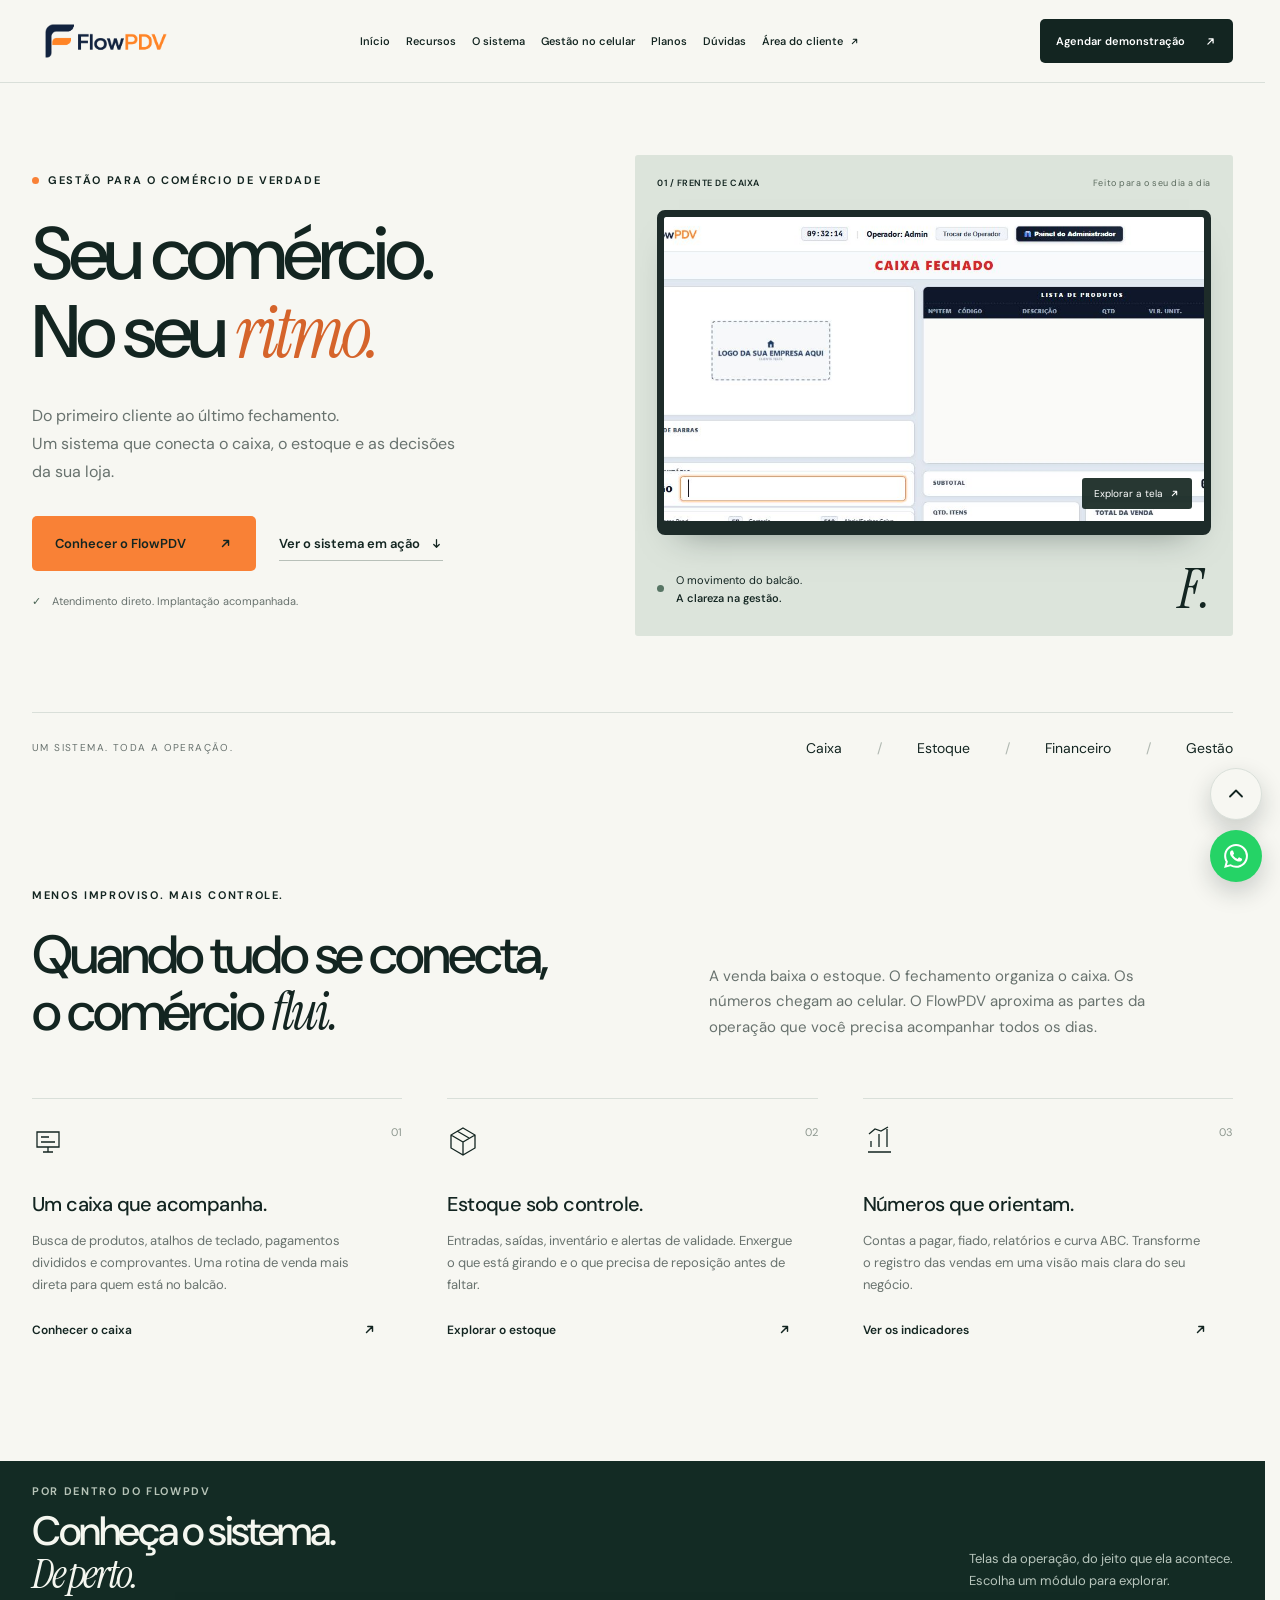
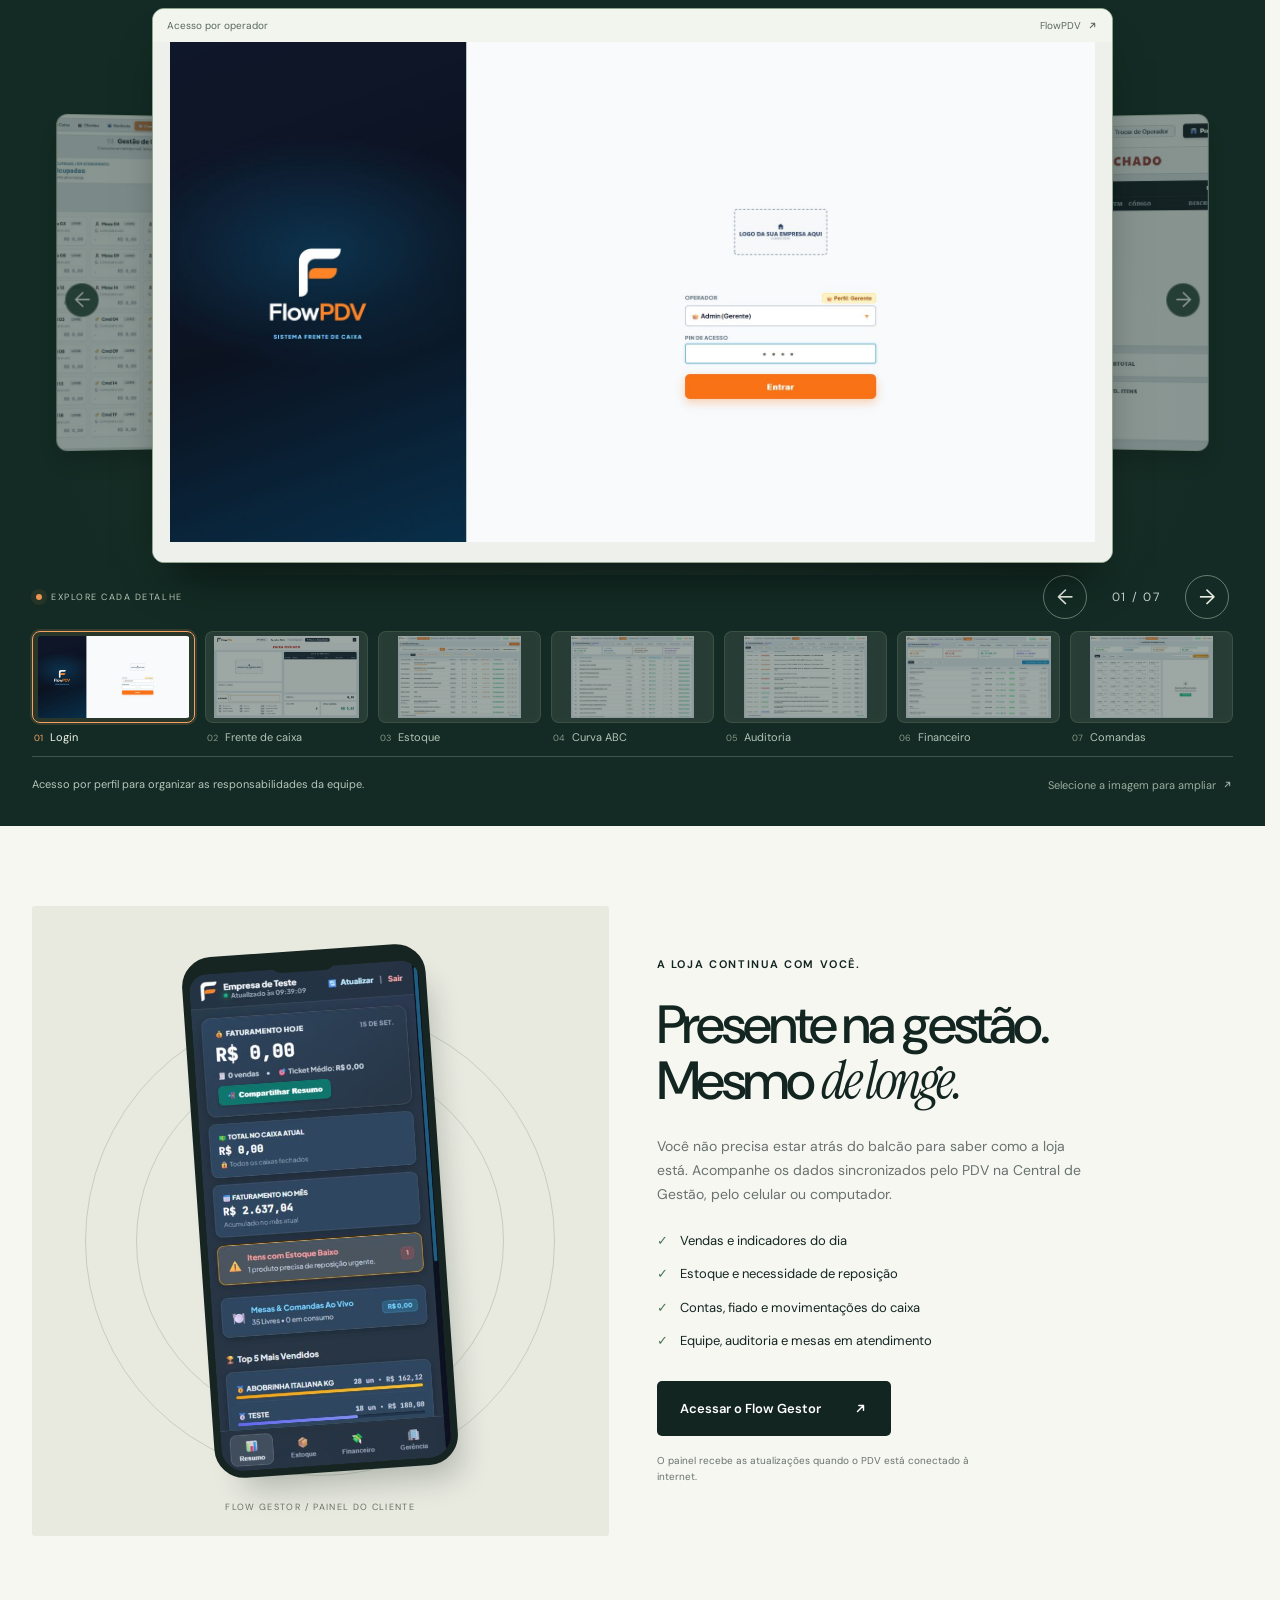
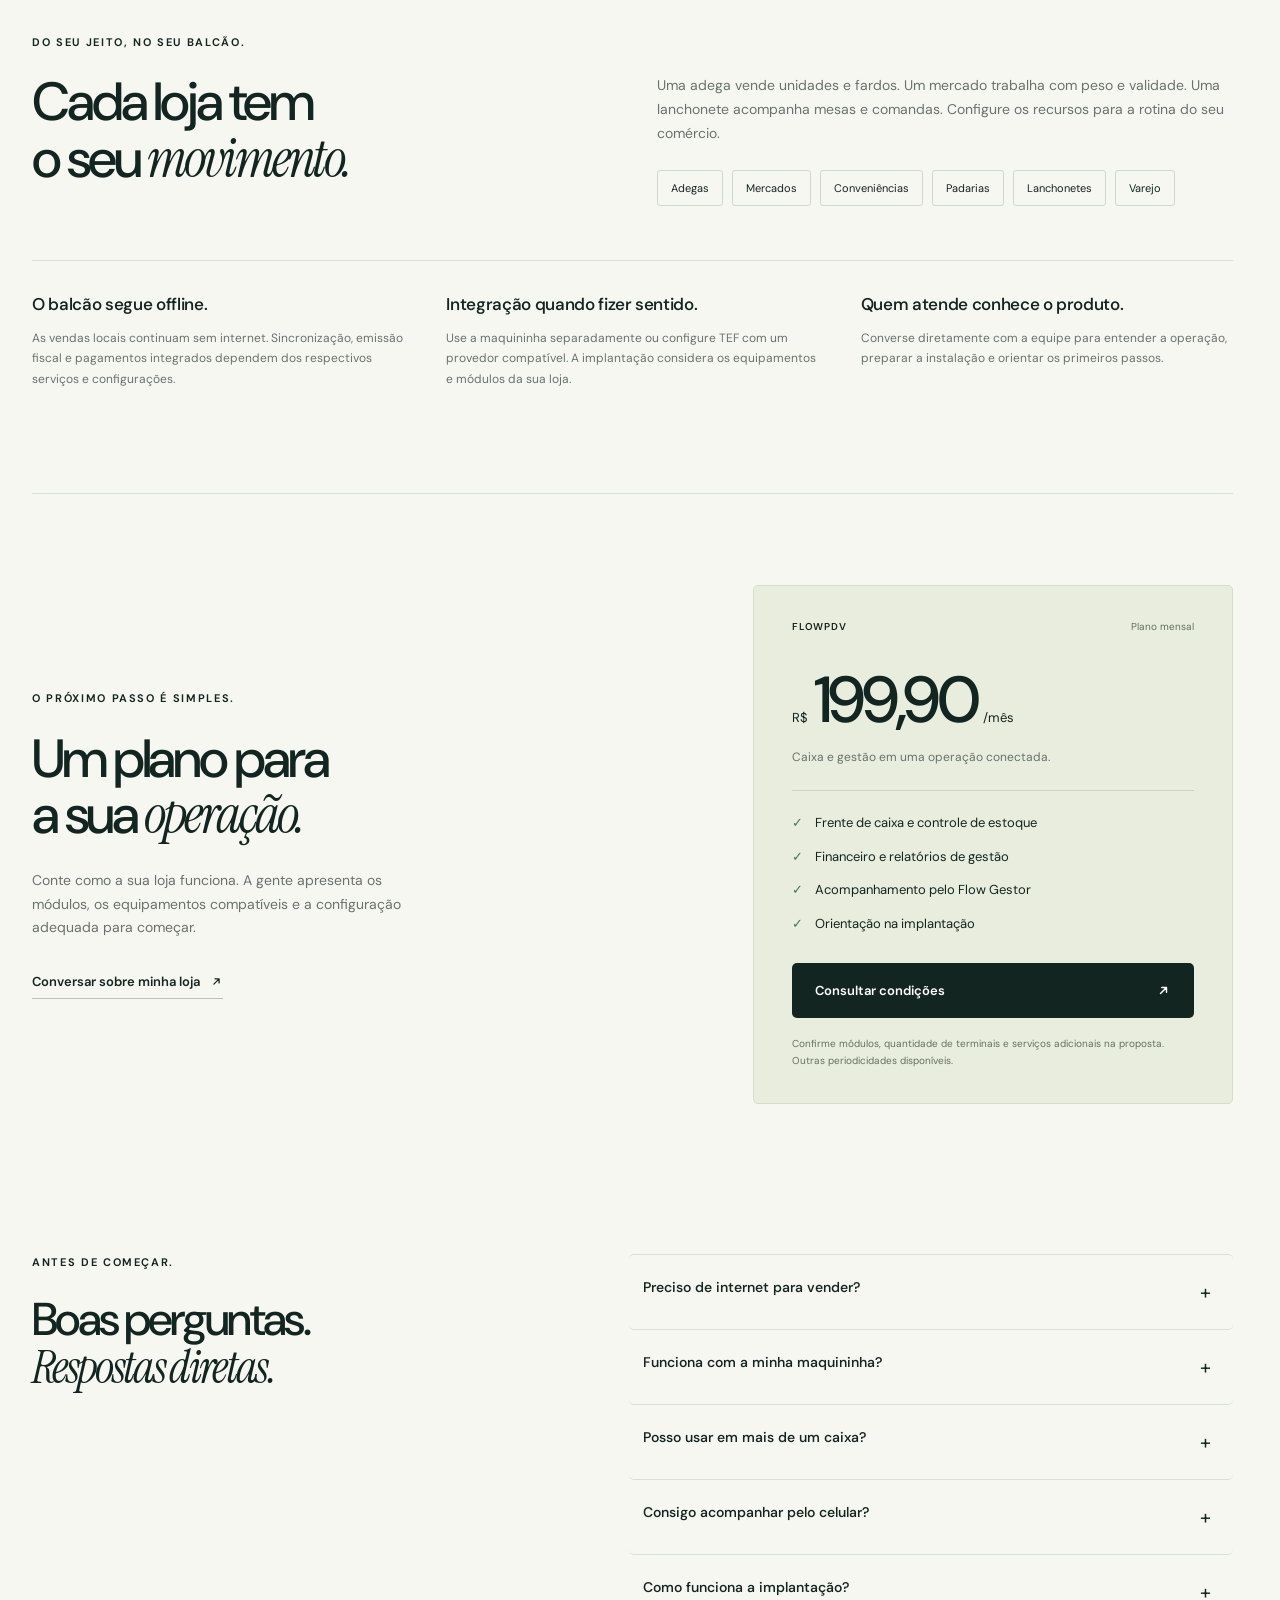
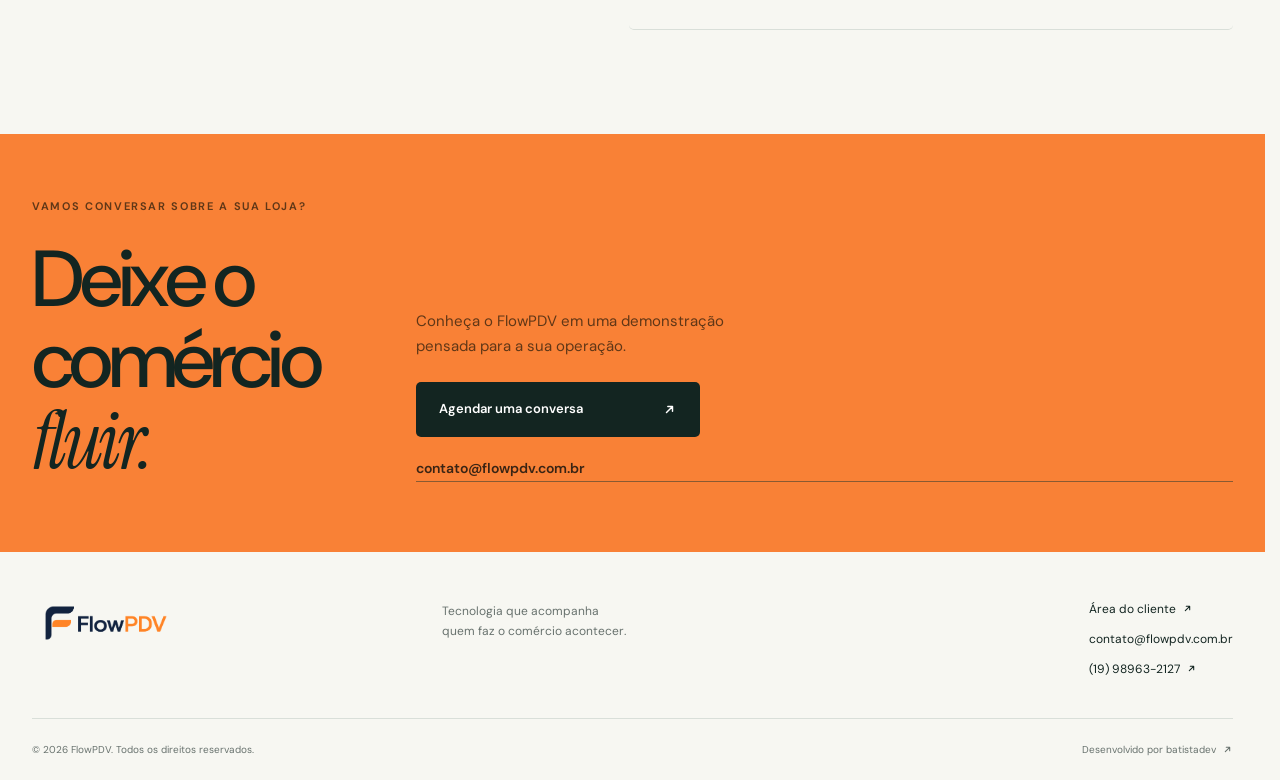
==== commit 62c4b255: "Update index.html" ====
--- a/index.html
+++ b/index.html
@@ -106,7 +106,7 @@
       <div class="details-row"><article><h3>O balcão segue offline.</h3><p>As vendas locais continuam sem internet. Sincronização, emissão fiscal e pagamentos integrados dependem dos respectivos serviços e configurações.</p></article><article><h3>Integração quando fizer sentido.</h3><p>Use a maquininha separadamente ou configure TEF com um provedor compatível. A implantação considera os equipamentos e módulos da sua loja.</p></article><article><h3>Quem atende conhece o produto.</h3><p>Converse diretamente com a equipe para entender a operação, preparar a instalação e orientar os primeiros passos.</p></article></div>
     </section>
 
-    <section class="plans shell" id="planos"><div class="plan-intro"><div class="section-label">O PRÓXIMO PASSO É SIMPLES.</div><h2>Um plano para<br>a sua <em>operação.</em></h2><p>Conte como a sua loja funciona. A gente apresenta os módulos, os equipamentos compatíveis e a configuração adequada para começar.</p><a class="text-link" data-contact="Quero conversar sobre os planos do FlowPDV." href="https://wa.me/5519989632127">Conversar sobre minha loja <svg class="arrow-out" viewBox="0 0 16 16" aria-hidden="true"><path d="M4.8 11.2 11.2 4.8M6.2 4.8h5v5" fill="none" stroke="currentColor" stroke-width="1.55" stroke-linecap="round" stroke-linejoin="round"/></svg></a></div><article class="plan-card"><div class="plan-top"><span>FLOWPDV</span><span>Plano mensal</span></div><div class="price"><span>R$</span><strong>89,90</strong><span>/mês</span></div><p>Caixa e gestão em uma operação conectada.</p><ul class="check-list"><li>Frente de caixa e controle de estoque</li><li>Financeiro e relatórios de gestão</li><li>Acompanhamento pelo Flow Gestor</li><li>Orientação na implantação</li></ul><a class="button dark" data-contact="Quero conhecer as condições do plano mensal FlowPDV de R$ 89,90." href="https://wa.me/5519989632127">Consultar condições <svg class="arrow-out" viewBox="0 0 16 16" aria-hidden="true"><path d="M4.8 11.2 11.2 4.8M6.2 4.8h5v5" fill="none" stroke="currentColor" stroke-width="1.55" stroke-linecap="round" stroke-linejoin="round"/></svg></a><small>Confirme módulos, quantidade de terminais e serviços adicionais na proposta. Outras periodicidades disponíveis.</small></article></section>
+    <section class="plans shell" id="planos"><div class="plan-intro"><div class="section-label">O PRÓXIMO PASSO É SIMPLES.</div><h2>Um plano para<br>a sua <em>operação.</em></h2><p>Conte como a sua loja funciona. A gente apresenta os módulos, os equipamentos compatíveis e a configuração adequada para começar.</p><a class="text-link" data-contact="Quero conversar sobre os planos do FlowPDV." href="https://wa.me/5519989632127">Conversar sobre minha loja <svg class="arrow-out" viewBox="0 0 16 16" aria-hidden="true"><path d="M4.8 11.2 11.2 4.8M6.2 4.8h5v5" fill="none" stroke="currentColor" stroke-width="1.55" stroke-linecap="round" stroke-linejoin="round"/></svg></a></div><article class="plan-card"><div class="plan-top"><span>FLOWPDV</span><span>Plano mensal</span></div><div class="price"><span>R$</span><strong>199,90</strong><span>/mês</span></div><p>Caixa e gestão em uma operação conectada.</p><ul class="check-list"><li>Frente de caixa e controle de estoque</li><li>Financeiro e relatórios de gestão</li><li>Acompanhamento pelo Flow Gestor</li><li>Orientação na implantação</li></ul><a class="button dark" data-contact="Quero conhecer as condições do plano mensal FlowPDV de R$ 89,90." href="https://wa.me/5519989632127">Consultar condições <svg class="arrow-out" viewBox="0 0 16 16" aria-hidden="true"><path d="M4.8 11.2 11.2 4.8M6.2 4.8h5v5" fill="none" stroke="currentColor" stroke-width="1.55" stroke-linecap="round" stroke-linejoin="round"/></svg></a><small>Confirme módulos, quantidade de terminais e serviços adicionais na proposta. Outras periodicidades disponíveis.</small></article></section>
 
     <section class="faq shell" id="duvidas"><div><div class="section-label">ANTES DE COMEÇAR.</div><h2>Boas perguntas.<br><em>Respostas diretas.</em></h2></div><div class="faq-items"><details><summary>Preciso de internet para vender?<span aria-hidden="true">+</span></summary><p>O PDV registra as vendas localmente. Para sincronizar com a nuvem e com o Flow Gestor, é necessário estar conectado. Serviços fiscais e pagamentos integrados têm suas próprias exigências de conexão.</p></details><details><summary>Funciona com a minha maquininha?<span aria-hidden="true">+</span></summary><p>Você pode receber na maquininha e confirmar o pagamento no PDV. Para integração, é preciso verificar provedor, credenciamento e equipamentos compatíveis. A conexão deve ser configurada e validada na implantação.</p></details><details><summary>Posso usar em mais de um caixa?<span aria-hidden="true">+</span></summary><p>Sim. O FlowPDV trabalha com múltiplos terminais conforme os acessos contratados. Na demonstração, avaliamos a configuração e a sincronização para a operação da sua loja.</p></details><details><summary>Consigo acompanhar pelo celular?<span aria-hidden="true">+</span></summary><p>Sim. O Flow Gestor permite acompanhar os dados sincronizados do PDV pelo navegador do celular, tablet ou computador, com acesso da sua loja.</p></details><details><summary>Como funciona a implantação?<span aria-hidden="true">+</span></summary><p>Começamos entendendo a sua operação. Depois, orientamos a configuração dos módulos, o cadastro ou importação dos produtos e o uso do sistema com seus equipamentos.</p></details></div></section>
 
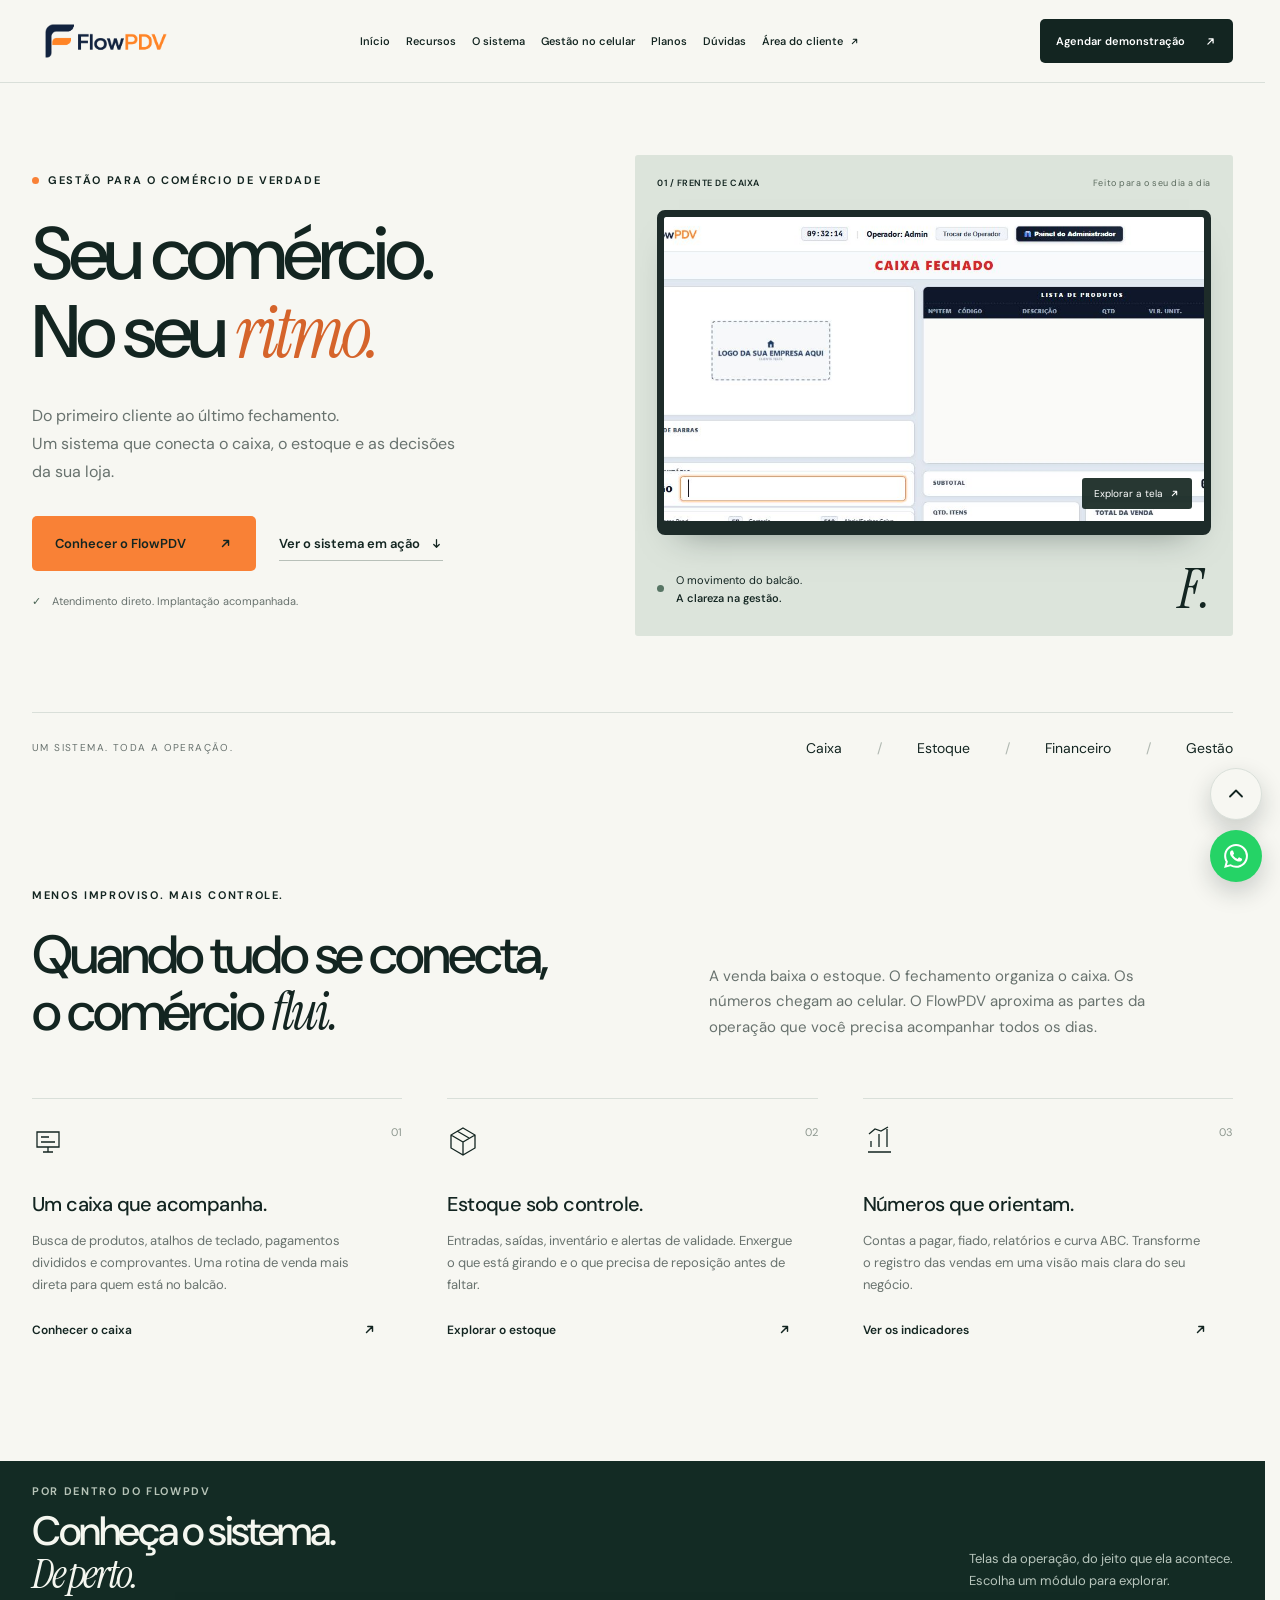
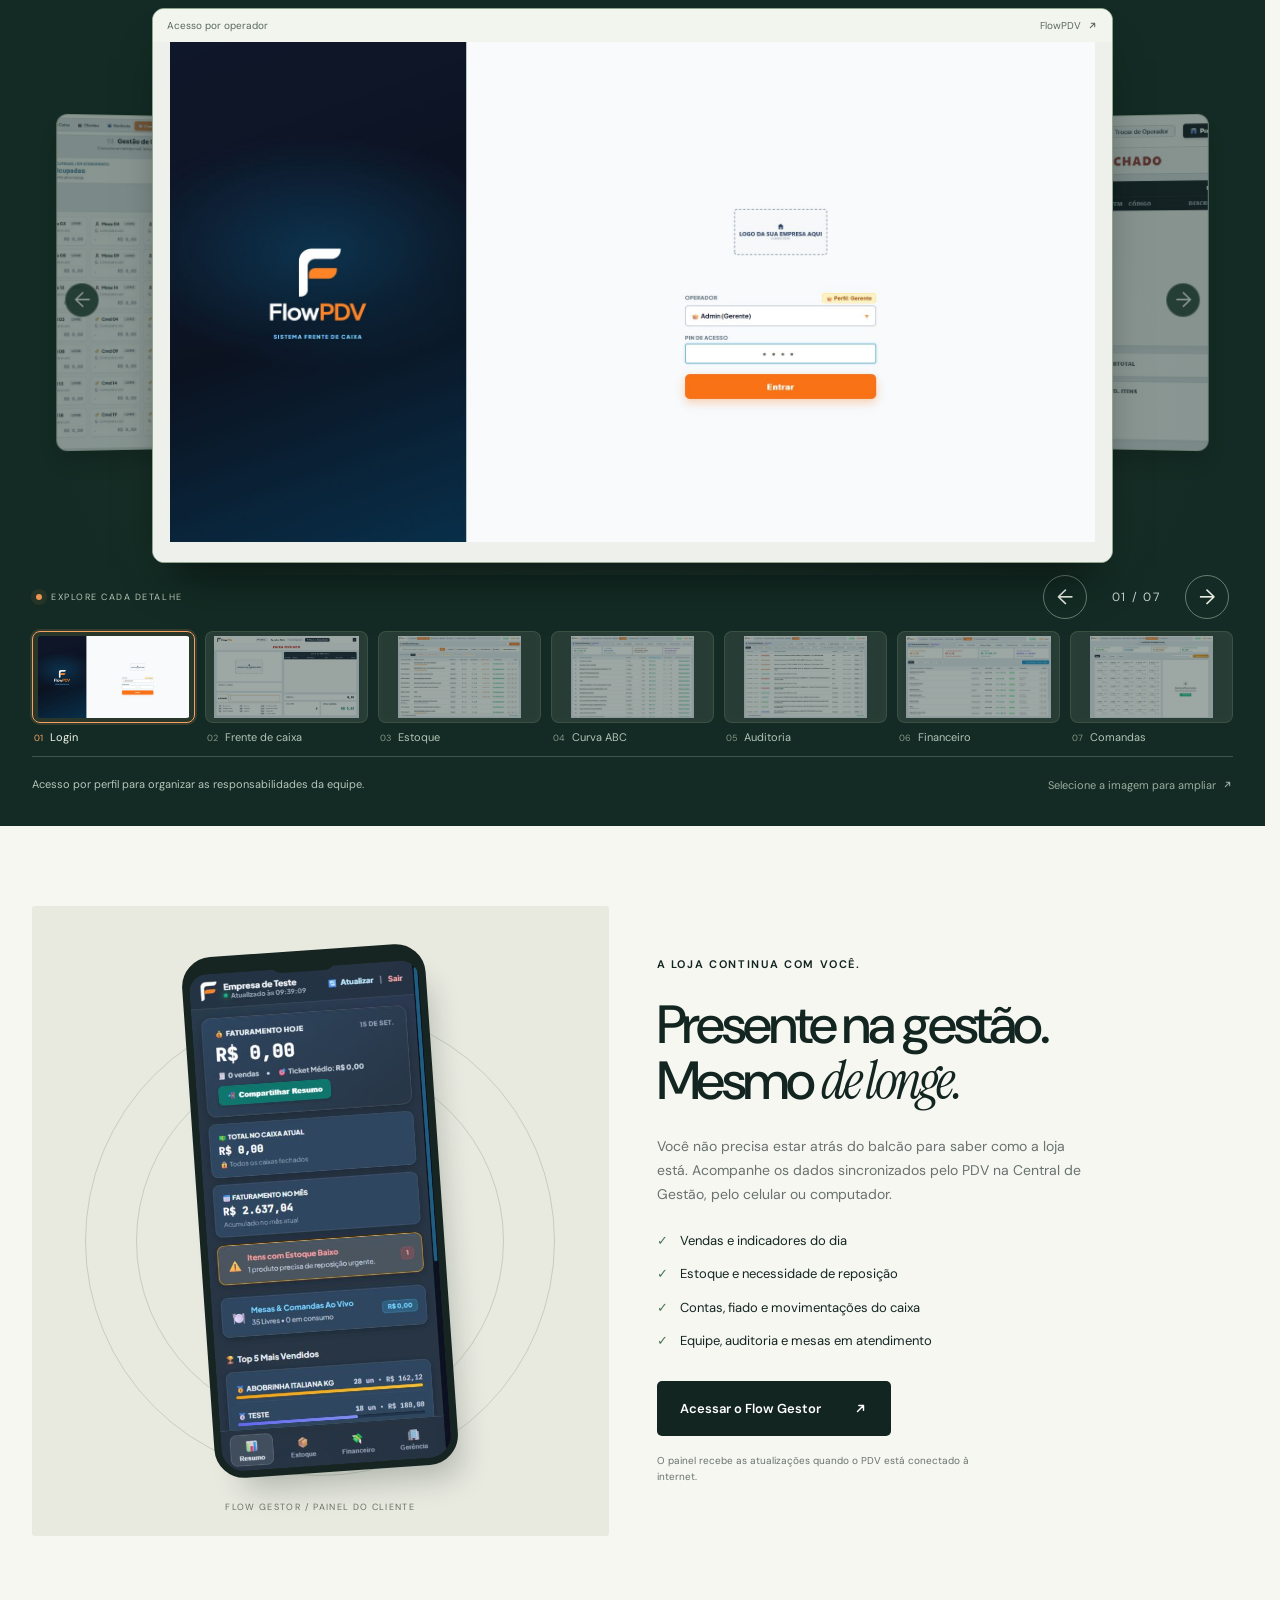
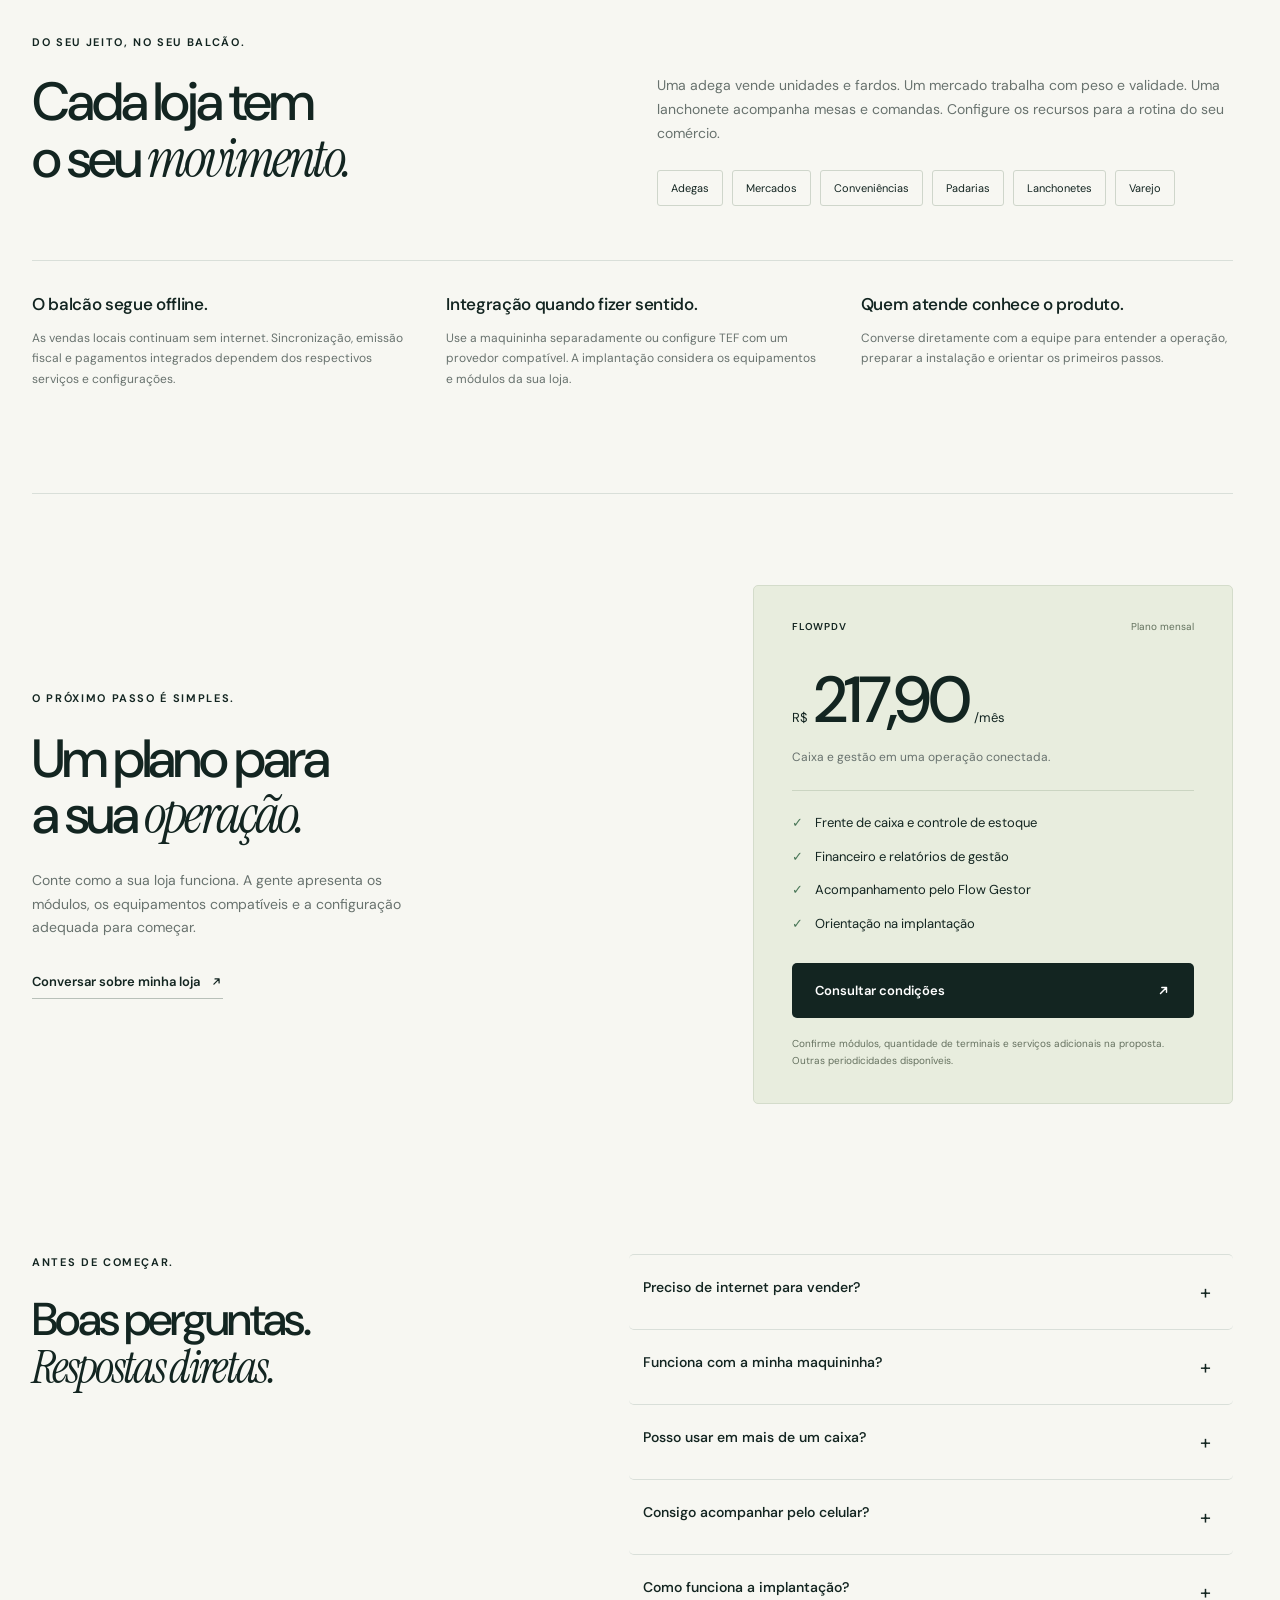
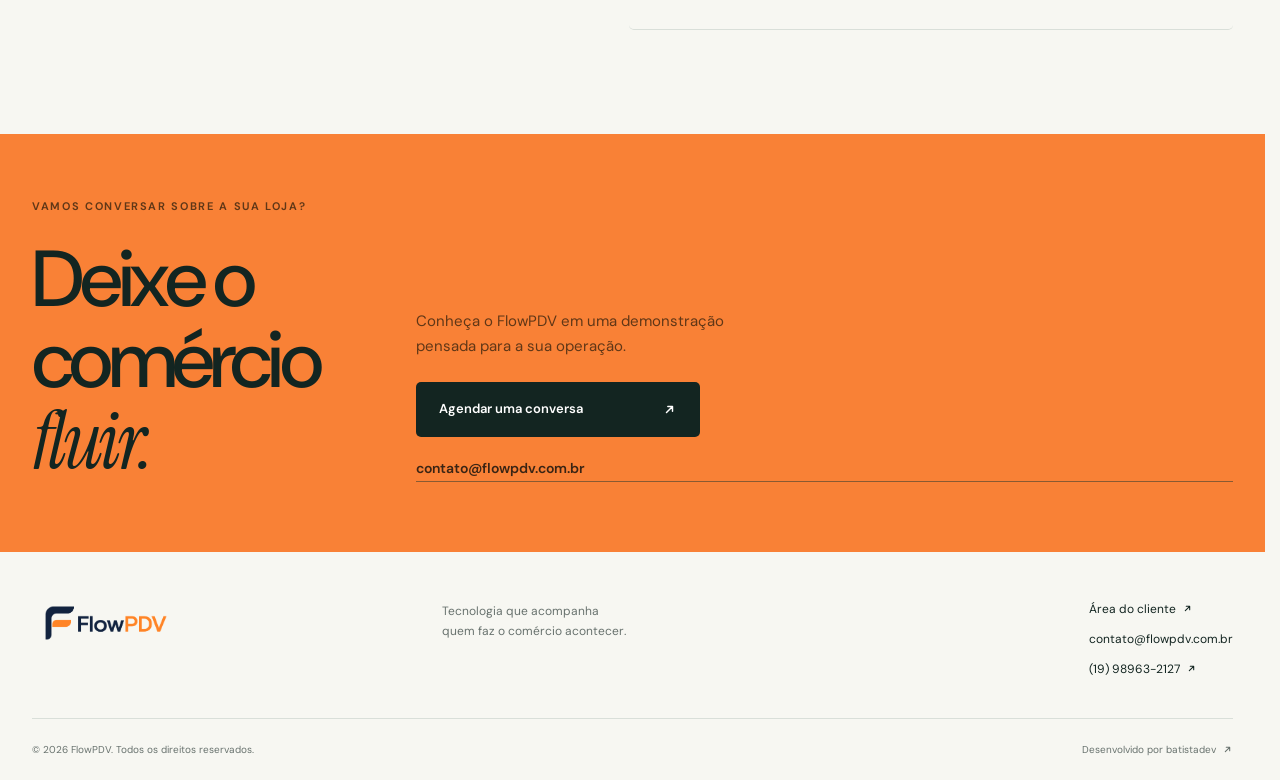
==== commit 99e9fb06: "Update index.html" ====
--- a/index.html
+++ b/index.html
@@ -106,7 +106,7 @@
       <div class="details-row"><article><h3>O balcão segue offline.</h3><p>As vendas locais continuam sem internet. Sincronização, emissão fiscal e pagamentos integrados dependem dos respectivos serviços e configurações.</p></article><article><h3>Integração quando fizer sentido.</h3><p>Use a maquininha separadamente ou configure TEF com um provedor compatível. A implantação considera os equipamentos e módulos da sua loja.</p></article><article><h3>Quem atende conhece o produto.</h3><p>Converse diretamente com a equipe para entender a operação, preparar a instalação e orientar os primeiros passos.</p></article></div>
     </section>
 
-    <section class="plans shell" id="planos"><div class="plan-intro"><div class="section-label">O PRÓXIMO PASSO É SIMPLES.</div><h2>Um plano para<br>a sua <em>operação.</em></h2><p>Conte como a sua loja funciona. A gente apresenta os módulos, os equipamentos compatíveis e a configuração adequada para começar.</p><a class="text-link" data-contact="Quero conversar sobre os planos do FlowPDV." href="https://wa.me/5519989632127">Conversar sobre minha loja <svg class="arrow-out" viewBox="0 0 16 16" aria-hidden="true"><path d="M4.8 11.2 11.2 4.8M6.2 4.8h5v5" fill="none" stroke="currentColor" stroke-width="1.55" stroke-linecap="round" stroke-linejoin="round"/></svg></a></div><article class="plan-card"><div class="plan-top"><span>FLOWPDV</span><span>Plano mensal</span></div><div class="price"><span>R$</span><strong>199,90</strong><span>/mês</span></div><p>Caixa e gestão em uma operação conectada.</p><ul class="check-list"><li>Frente de caixa e controle de estoque</li><li>Financeiro e relatórios de gestão</li><li>Acompanhamento pelo Flow Gestor</li><li>Orientação na implantação</li></ul><a class="button dark" data-contact="Quero conhecer as condições do plano mensal FlowPDV de R$ 89,90." href="https://wa.me/5519989632127">Consultar condições <svg class="arrow-out" viewBox="0 0 16 16" aria-hidden="true"><path d="M4.8 11.2 11.2 4.8M6.2 4.8h5v5" fill="none" stroke="currentColor" stroke-width="1.55" stroke-linecap="round" stroke-linejoin="round"/></svg></a><small>Confirme módulos, quantidade de terminais e serviços adicionais na proposta. Outras periodicidades disponíveis.</small></article></section>
+    <section class="plans shell" id="planos"><div class="plan-intro"><div class="section-label">O PRÓXIMO PASSO É SIMPLES.</div><h2>Um plano para<br>a sua <em>operação.</em></h2><p>Conte como a sua loja funciona. A gente apresenta os módulos, os equipamentos compatíveis e a configuração adequada para começar.</p><a class="text-link" data-contact="Quero conversar sobre os planos do FlowPDV." href="https://wa.me/5519989632127">Conversar sobre minha loja <svg class="arrow-out" viewBox="0 0 16 16" aria-hidden="true"><path d="M4.8 11.2 11.2 4.8M6.2 4.8h5v5" fill="none" stroke="currentColor" stroke-width="1.55" stroke-linecap="round" stroke-linejoin="round"/></svg></a></div><article class="plan-card"><div class="plan-top"><span>FLOWPDV</span><span>Plano mensal</span></div><div class="price"><span>R$</span><strong>217,90</strong><span>/mês</span></div><p>Caixa e gestão em uma operação conectada.</p><ul class="check-list"><li>Frente de caixa e controle de estoque</li><li>Financeiro e relatórios de gestão</li><li>Acompanhamento pelo Flow Gestor</li><li>Orientação na implantação</li></ul><a class="button dark" data-contact="Quero conhecer as condições do plano mensal FlowPDV de R$ 89,90." href="https://wa.me/5519989632127">Consultar condições <svg class="arrow-out" viewBox="0 0 16 16" aria-hidden="true"><path d="M4.8 11.2 11.2 4.8M6.2 4.8h5v5" fill="none" stroke="currentColor" stroke-width="1.55" stroke-linecap="round" stroke-linejoin="round"/></svg></a><small>Confirme módulos, quantidade de terminais e serviços adicionais na proposta. Outras periodicidades disponíveis.</small></article></section>
 
     <section class="faq shell" id="duvidas"><div><div class="section-label">ANTES DE COMEÇAR.</div><h2>Boas perguntas.<br><em>Respostas diretas.</em></h2></div><div class="faq-items"><details><summary>Preciso de internet para vender?<span aria-hidden="true">+</span></summary><p>O PDV registra as vendas localmente. Para sincronizar com a nuvem e com o Flow Gestor, é necessário estar conectado. Serviços fiscais e pagamentos integrados têm suas próprias exigências de conexão.</p></details><details><summary>Funciona com a minha maquininha?<span aria-hidden="true">+</span></summary><p>Você pode receber na maquininha e confirmar o pagamento no PDV. Para integração, é preciso verificar provedor, credenciamento e equipamentos compatíveis. A conexão deve ser configurada e validada na implantação.</p></details><details><summary>Posso usar em mais de um caixa?<span aria-hidden="true">+</span></summary><p>Sim. O FlowPDV trabalha com múltiplos terminais conforme os acessos contratados. Na demonstração, avaliamos a configuração e a sincronização para a operação da sua loja.</p></details><details><summary>Consigo acompanhar pelo celular?<span aria-hidden="true">+</span></summary><p>Sim. O Flow Gestor permite acompanhar os dados sincronizados do PDV pelo navegador do celular, tablet ou computador, com acesso da sua loja.</p></details><details><summary>Como funciona a implantação?<span aria-hidden="true">+</span></summary><p>Começamos entendendo a sua operação. Depois, orientamos a configuração dos módulos, o cadastro ou importação dos produtos e o uso do sistema com seus equipamentos.</p></details></div></section>
 
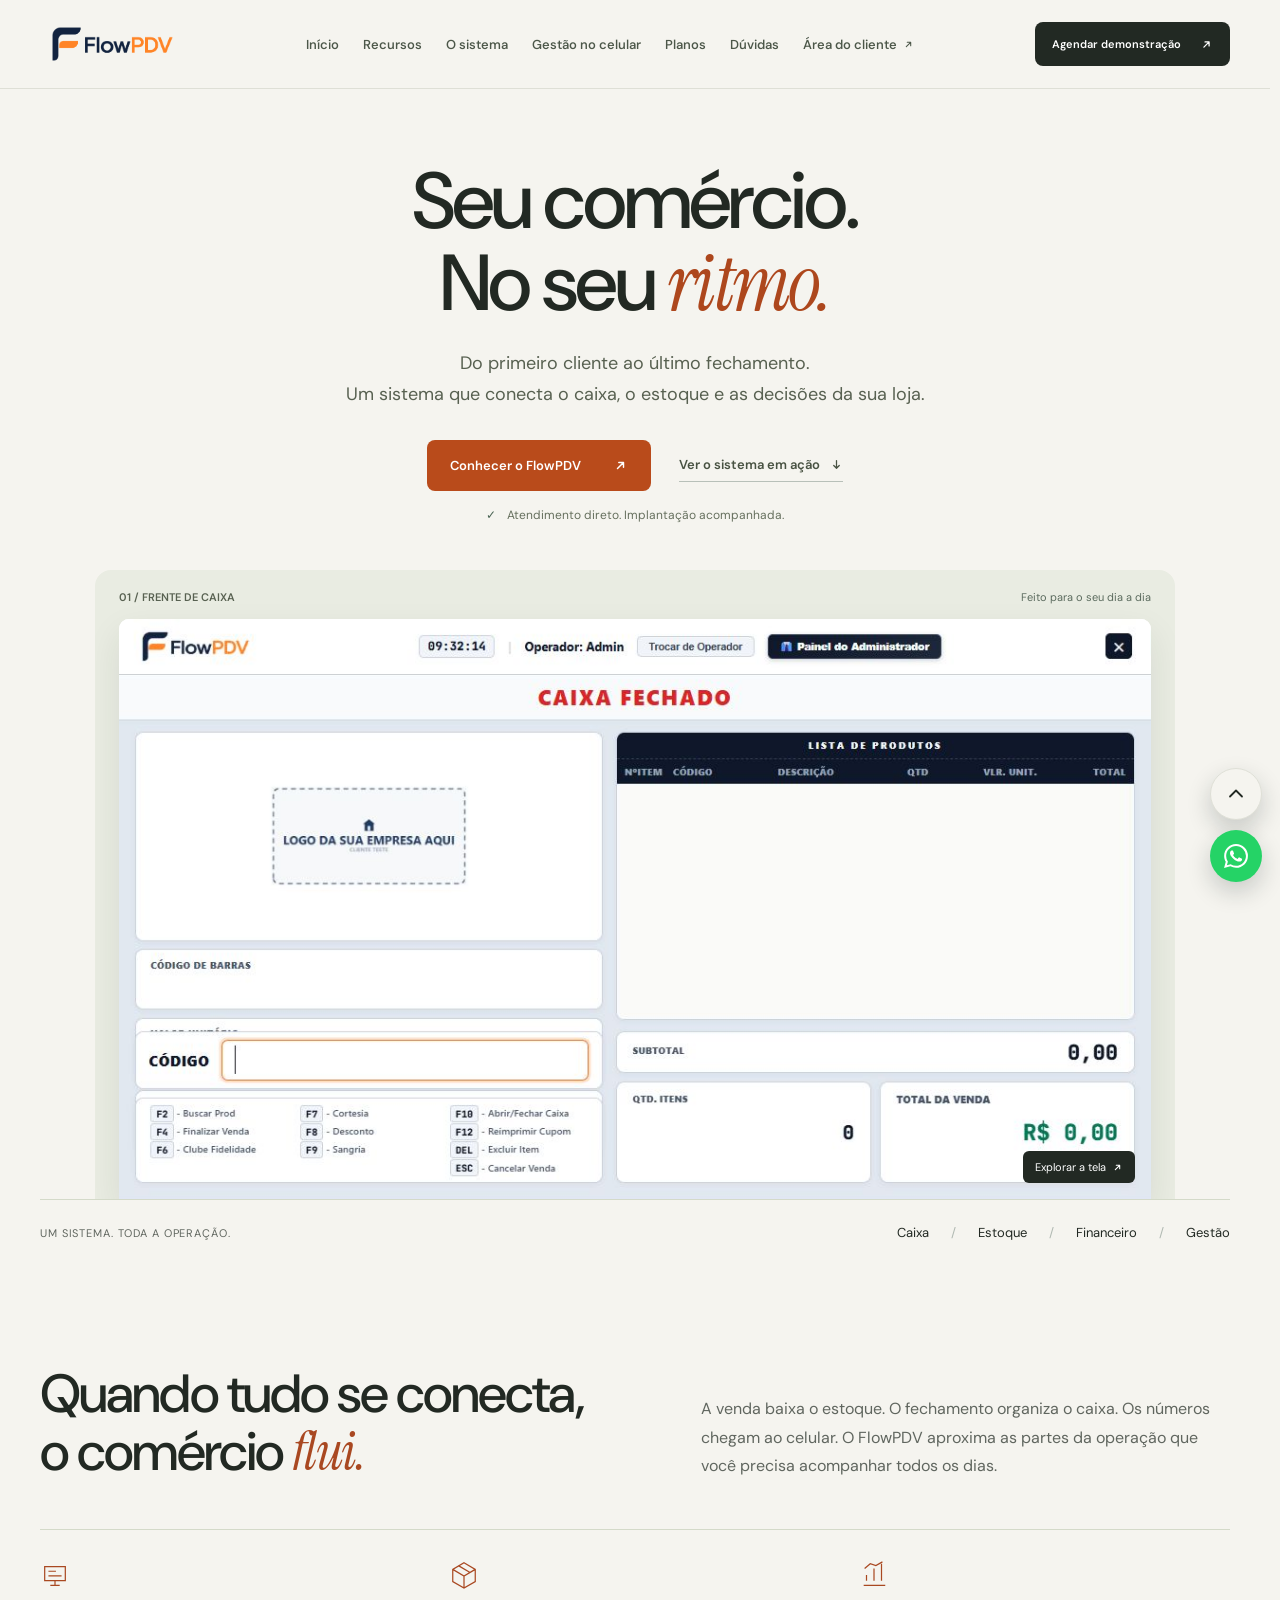
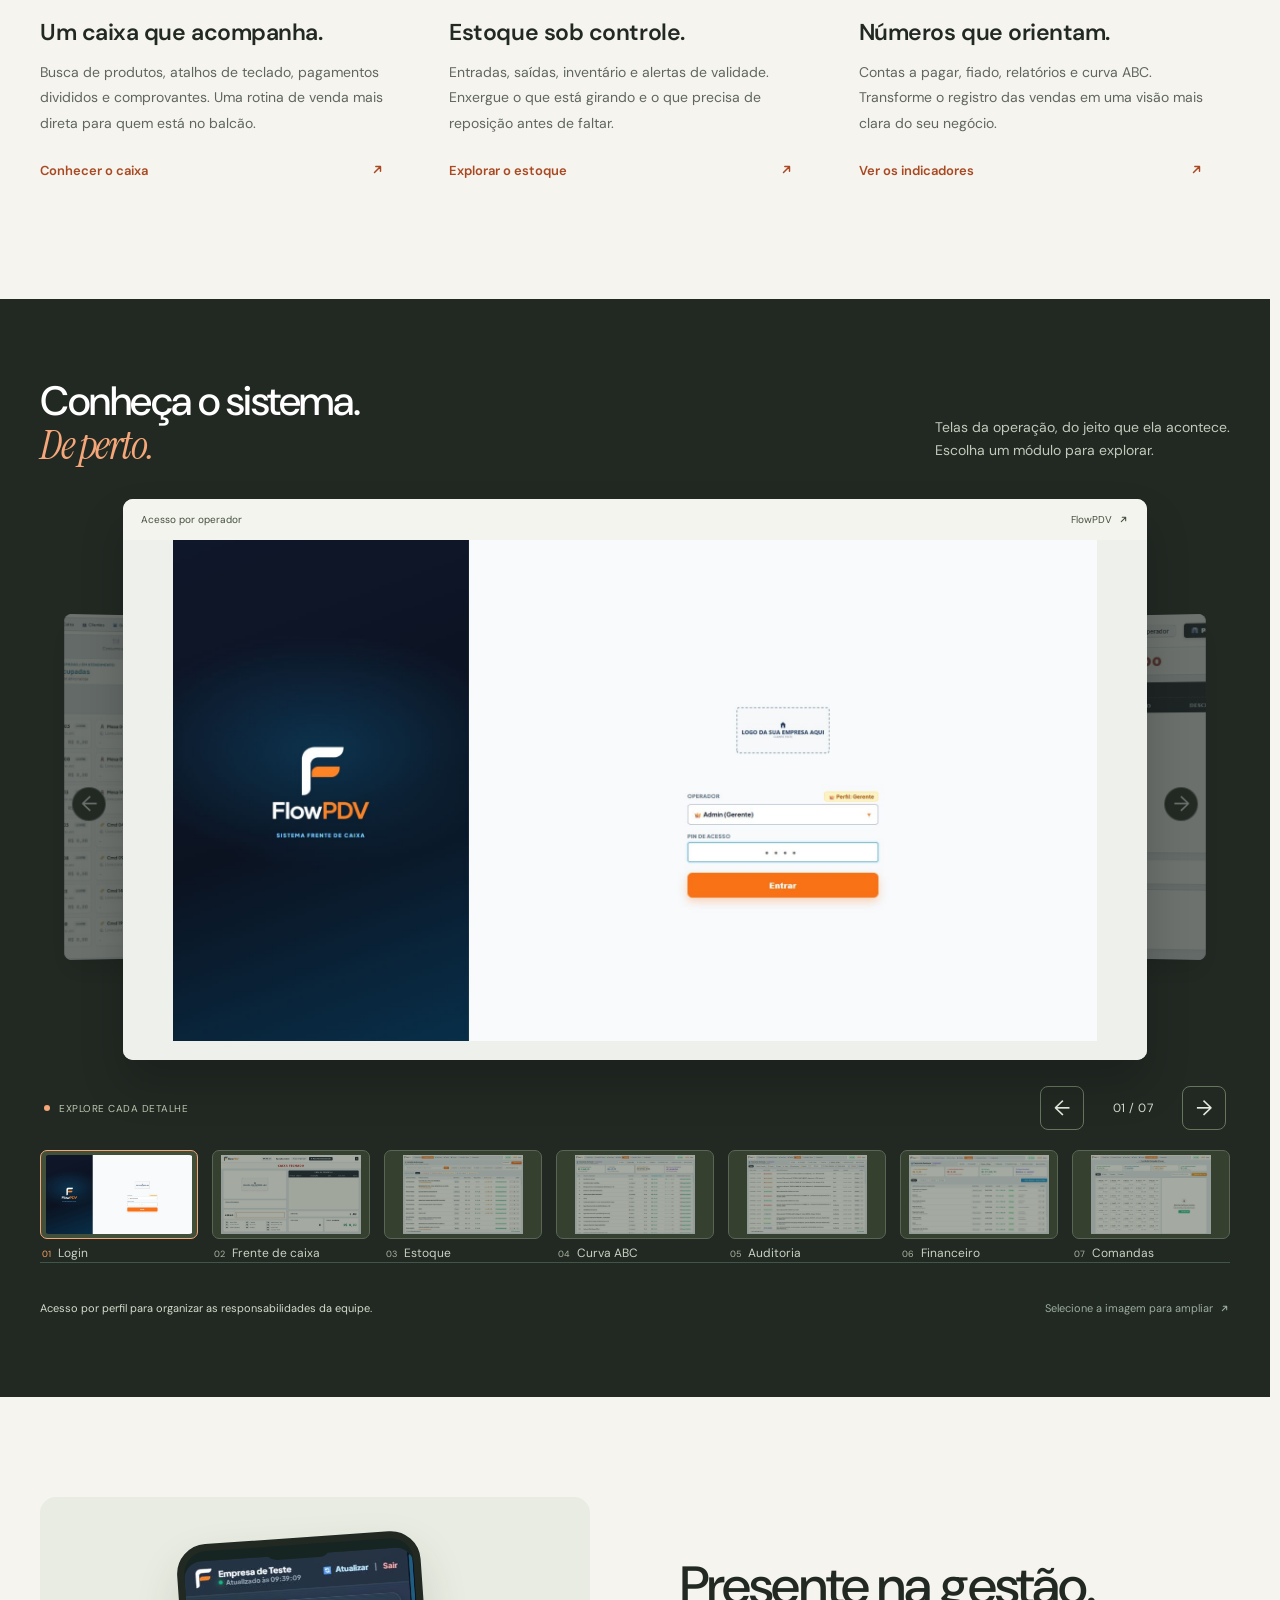
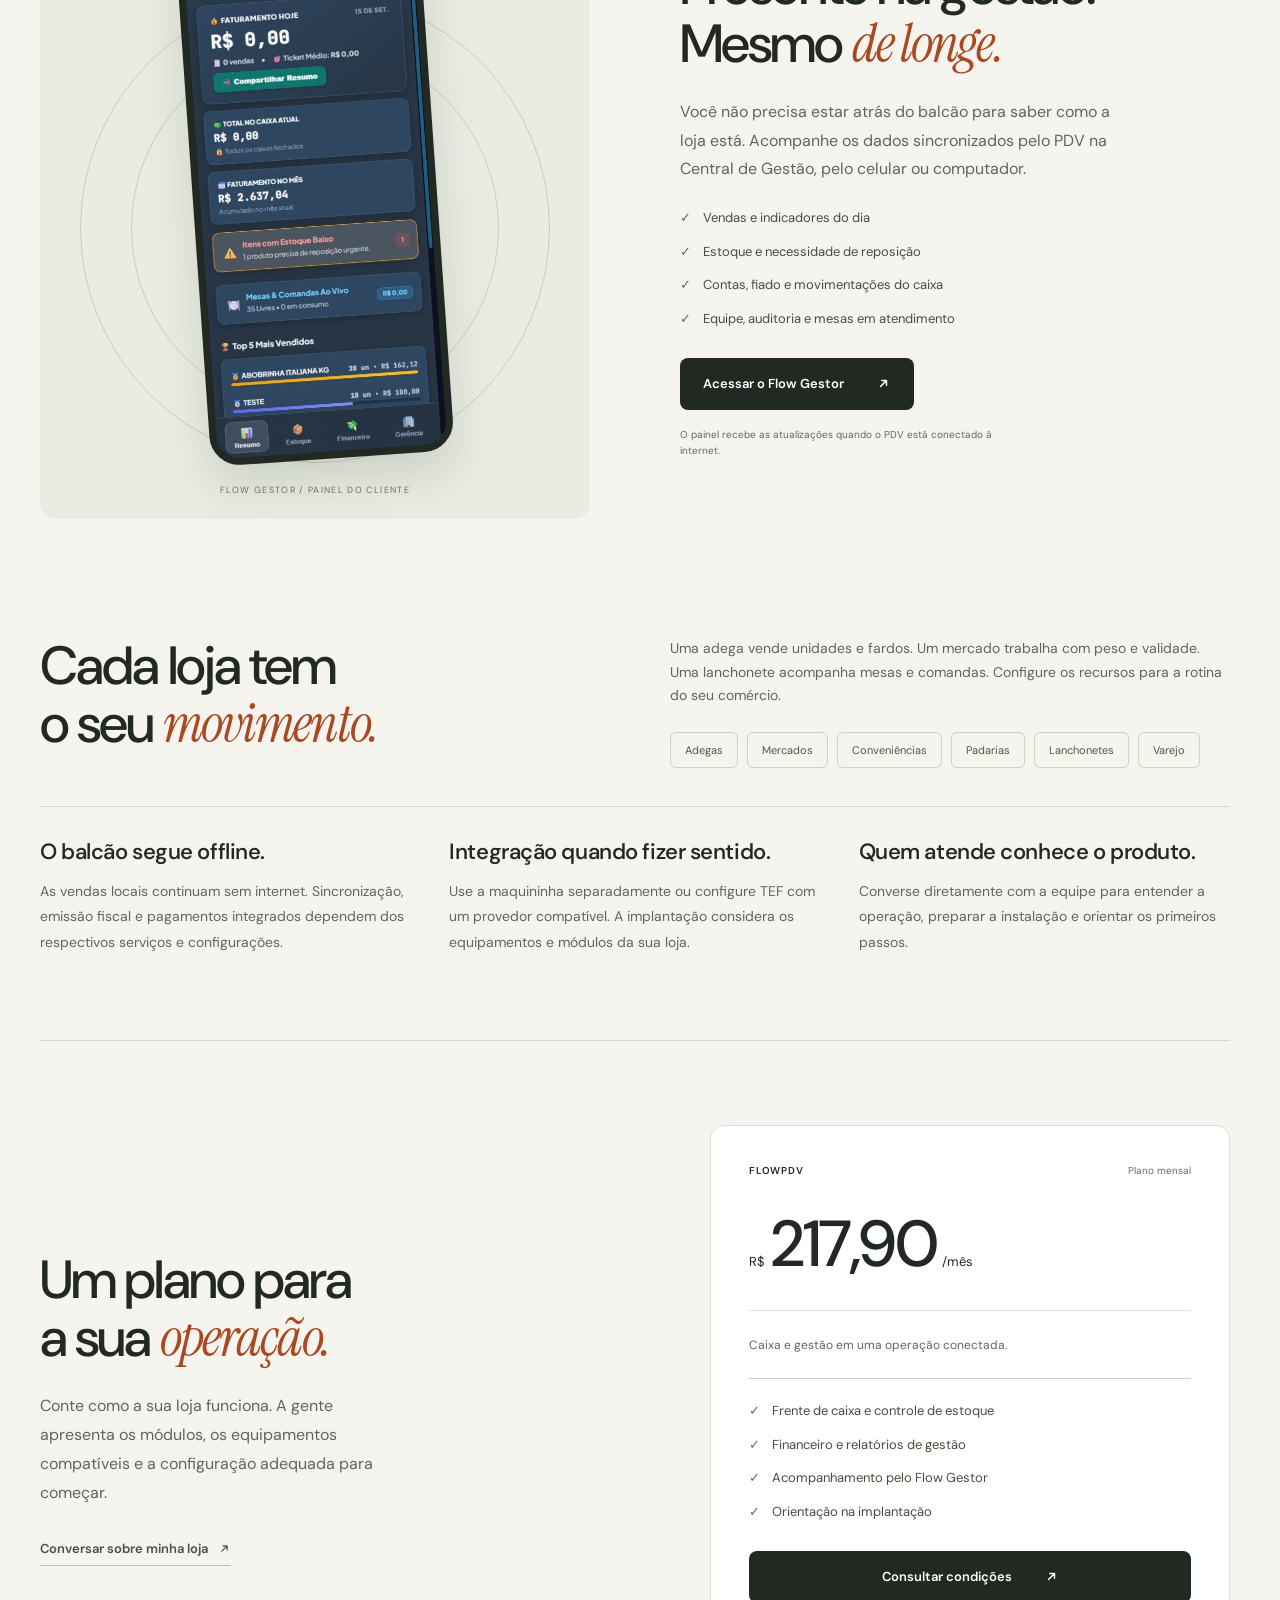
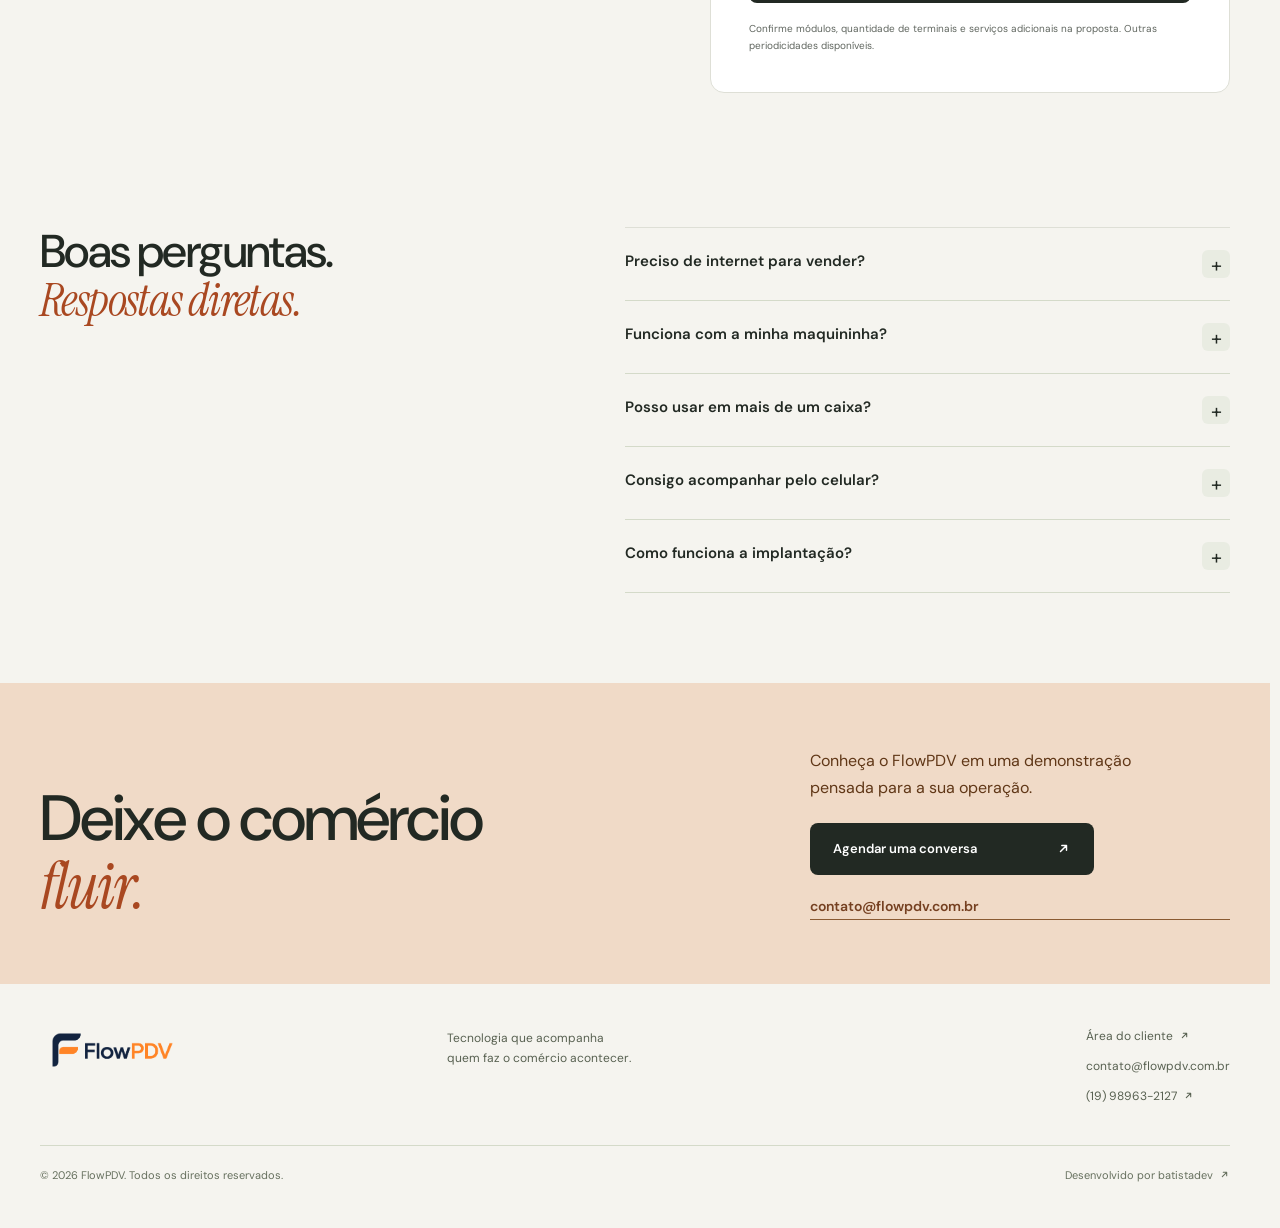
==== commit ce8965eb: "Reconstroi apresentacao visual do site FlowPDV" ====
--- a/index.html
+++ b/index.html
@@ -6,7 +6,7 @@
   <title>FlowPDV — Seu comércio. No seu ritmo.</title>
   <meta name="description" content="Frente de caixa, estoque, financeiro e gestão pelo celular. Conheça o FlowPDV e organize a operação da sua loja, do balcão ao fechamento.">
   <link rel="canonical" href="https://www.flowpdv.com.br/">
-  <meta name="theme-color" content="#f7f7f2">
+  <meta name="theme-color" content="#f5f4ef">
   <meta property="og:type" content="website">
   <meta property="og:title" content="FlowPDV — Seu comércio. No seu ritmo.">
   <meta property="og:description" content="O caixa acompanha o movimento. Você acompanha o negócio.">
@@ -30,6 +30,7 @@
   <link href="https://fonts.googleapis.com/css2?family=DM+Sans:wght@400;450;500;550;600;650;700&family=Instrument+Serif:ital@0;1&display=swap" rel="stylesheet">
   <link rel="stylesheet" href="style.css?v=20260916d">
   <script src="site.js?v=20260916d" defer></script>
+  <link rel="stylesheet" href="reconstruction.css?v=20260923">
 </head>
 <body>
   <a class="skip-link" href="#conteudo">Ir para o conteúdo</a>
@@ -47,7 +48,7 @@
   <main id="conteudo">
     <section class="hero shell" id="inicio">
       <div class="hero-copy">
-        <div class="eyebrow"><span class="orange-dot"></span> GESTÃO PARA O COMÉRCIO DE VERDADE</div>
+        
         <h1>Seu comércio.<br>No seu <em>ritmo.</em></h1>
         <p class="hero-description">Do primeiro cliente ao último fechamento.<br class="desktop-break"> Um sistema que conecta o caixa, o estoque e as decisões da sua loja.</p>
         <div class="hero-actions"><a class="button orange" data-contact="Quero ver uma demonstração do FlowPDV." href="https://wa.me/5519989632127">Conhecer o FlowPDV <svg class="arrow-out" viewBox="0 0 16 16" aria-hidden="true"><path d="M4.8 11.2 11.2 4.8M6.2 4.8h5v5" fill="none" stroke="currentColor" stroke-width="1.55" stroke-linecap="round" stroke-linejoin="round"/></svg></a><a class="text-link" href="#sistema">Ver o sistema em ação <svg class="arrow-down" viewBox="0 0 16 16" aria-hidden="true"><path d="M8 3.2v9.2M4.6 9.2 8 12.6l3.4-3.4" fill="none" stroke="currentColor" stroke-width="1.55" stroke-linecap="round" stroke-linejoin="round"/></svg></a></div>
@@ -62,18 +63,18 @@
     </section>
 
     <section class="intro shell" id="recursos">
-      <div class="section-label">MENOS IMPROVISO. MAIS CONTROLE.</div>
+      
       <div class="intro-grid"><h2>Quando tudo se conecta,<br>o comércio <em>flui.</em></h2><p>A venda baixa o estoque. O fechamento organiza o caixa. Os números chegam ao celular. O FlowPDV aproxima as partes da operação que você precisa acompanhar todos os dias.</p></div>
       <div class="feature-grid">
-        <article class="feature"><span class="feature-number">01</span><svg viewBox="0 0 32 32" fill="none" aria-hidden="true"><path d="M5 7h22v15H5zM11 27h10M16 22v5M9 12h8m-8 5h14"/></svg><h3>Um caixa que acompanha.</h3><p>Busca de produtos, atalhos de teclado, pagamentos divididos e comprovantes. Uma rotina de venda mais direta para quem está no balcão.</p><a href="#sistema" data-tab-link="pdv">Conhecer o caixa <svg class="arrow-out" viewBox="0 0 16 16" aria-hidden="true"><path d="M4.8 11.2 11.2 4.8M6.2 4.8h5v5" fill="none" stroke="currentColor" stroke-width="1.55" stroke-linecap="round" stroke-linejoin="round"/></svg></a></article>
-        <article class="feature"><span class="feature-number">02</span><svg viewBox="0 0 32 32" fill="none" aria-hidden="true"><path d="m16 3 12 7v13l-12 7L4 23V10zM4 10l12 7 12-7M16 17v13M10 6l12 7"/></svg><h3>Estoque sob controle.</h3><p>Entradas, saídas, inventário e alertas de validade. Enxergue o que está girando e o que precisa de reposição antes de faltar.</p><a href="#sistema" data-tab-link="estoque">Explorar o estoque <svg class="arrow-out" viewBox="0 0 16 16" aria-hidden="true"><path d="M4.8 11.2 11.2 4.8M6.2 4.8h5v5" fill="none" stroke="currentColor" stroke-width="1.55" stroke-linecap="round" stroke-linejoin="round"/></svg></a></article>
-        <article class="feature"><span class="feature-number">03</span><svg viewBox="0 0 32 32" fill="none" aria-hidden="true"><path d="M5 27h23M8 22v-6m8 6V9m8 13V4M6 9l6-5 6 2 7-4"/></svg><h3>Números que orientam.</h3><p>Contas a pagar, fiado, relatórios e curva ABC. Transforme o registro das vendas em uma visão mais clara do seu negócio.</p><a href="#sistema" data-tab-link="curva-abc">Ver os indicadores <svg class="arrow-out" viewBox="0 0 16 16" aria-hidden="true"><path d="M4.8 11.2 11.2 4.8M6.2 4.8h5v5" fill="none" stroke="currentColor" stroke-width="1.55" stroke-linecap="round" stroke-linejoin="round"/></svg></a></article>
+        <article class="feature"><svg viewBox="0 0 32 32" fill="none" aria-hidden="true"><path d="M5 7h22v15H5zM11 27h10M16 22v5M9 12h8m-8 5h14"/></svg><h3>Um caixa que acompanha.</h3><p>Busca de produtos, atalhos de teclado, pagamentos divididos e comprovantes. Uma rotina de venda mais direta para quem está no balcão.</p><a href="#sistema" data-tab-link="pdv">Conhecer o caixa <svg class="arrow-out" viewBox="0 0 16 16" aria-hidden="true"><path d="M4.8 11.2 11.2 4.8M6.2 4.8h5v5" fill="none" stroke="currentColor" stroke-width="1.55" stroke-linecap="round" stroke-linejoin="round"/></svg></a></article>
+        <article class="feature"><svg viewBox="0 0 32 32" fill="none" aria-hidden="true"><path d="m16 3 12 7v13l-12 7L4 23V10zM4 10l12 7 12-7M16 17v13M10 6l12 7"/></svg><h3>Estoque sob controle.</h3><p>Entradas, saídas, inventário e alertas de validade. Enxergue o que está girando e o que precisa de reposição antes de faltar.</p><a href="#sistema" data-tab-link="estoque">Explorar o estoque <svg class="arrow-out" viewBox="0 0 16 16" aria-hidden="true"><path d="M4.8 11.2 11.2 4.8M6.2 4.8h5v5" fill="none" stroke="currentColor" stroke-width="1.55" stroke-linecap="round" stroke-linejoin="round"/></svg></a></article>
+        <article class="feature"><svg viewBox="0 0 32 32" fill="none" aria-hidden="true"><path d="M5 27h23M8 22v-6m8 6V9m8 13V4M6 9l6-5 6 2 7-4"/></svg><h3>Números que orientam.</h3><p>Contas a pagar, fiado, relatórios e curva ABC. Transforme o registro das vendas em uma visão mais clara do seu negócio.</p><a href="#sistema" data-tab-link="curva-abc">Ver os indicadores <svg class="arrow-out" viewBox="0 0 16 16" aria-hidden="true"><path d="M4.8 11.2 11.2 4.8M6.2 4.8h5v5" fill="none" stroke="currentColor" stroke-width="1.55" stroke-linecap="round" stroke-linejoin="round"/></svg></a></article>
       </div>
     </section>
 
     <section class="showcase" id="sistema">
       <div class="shell">
-        <div class="showcase-heading"><div><div class="section-label">POR DENTRO DO FLOWPDV</div><h2>Conheça o sistema.<br><em>De perto.</em></h2></div><p>Telas da operação, do jeito que ela acontece.<br>Escolha um módulo para explorar.</p></div>
+        <div class="showcase-heading"><div><h2>Conheça o sistema.<br><em>De perto.</em></h2></div><p>Telas da operação, do jeito que ela acontece.<br>Escolha um módulo para explorar.</p></div>
         <div class="carousel-stage" aria-label="Galeria de telas do FlowPDV" aria-roledescription="carrossel">
           <button class="carousel-peek peek-prev" data-step="-1" aria-label="Ver tela anterior"><img id="peek-prev-image" alt=""><span aria-hidden="true">←</span></button>
         <div class="screen-panel" id="screen-panel" role="tabpanel" aria-labelledby="tab-login" tabindex="0">
@@ -99,18 +100,18 @@
 
     <section class="mobile-section shell" id="gestao">
       <div class="mobile-visual"><div class="mobile-orbit" aria-hidden="true"></div><div class="phone"><div class="phone-speaker" aria-hidden="true"></div><img id="mobile-screenshot" src="assets/screenshot-mobile.png" width="390" height="844" alt="Painel Flow Gestor no celular" loading="lazy"></div><span class="visual-caption">FLOW GESTOR / PAINEL DO CLIENTE</span></div>
-      <div class="mobile-copy"><div class="section-label">A LOJA CONTINUA COM VOCÊ.</div><h2>Presente na gestão.<br>Mesmo <em>de longe.</em></h2><p>Você não precisa estar atrás do balcão para saber como a loja está. Acompanhe os dados sincronizados pelo PDV na Central de Gestão, pelo celular ou computador.</p><ul class="check-list"><li>Vendas e indicadores do dia</li><li>Estoque e necessidade de reposição</li><li>Contas, fiado e movimentações do caixa</li><li>Equipe, auditoria e mesas em atendimento</li></ul><a class="button dark" href="https://cliente.flowpdv.com.br/" target="_blank" rel="noopener noreferrer">Acessar o Flow Gestor <svg class="arrow-out" viewBox="0 0 16 16" aria-hidden="true"><path d="M4.8 11.2 11.2 4.8M6.2 4.8h5v5" fill="none" stroke="currentColor" stroke-width="1.55" stroke-linecap="round" stroke-linejoin="round"/></svg></a><small>O painel recebe as atualizações quando o PDV está conectado à internet.</small></div>
+      <div class="mobile-copy"><h2>Presente na gestão.<br>Mesmo <em>de longe.</em></h2><p>Você não precisa estar atrás do balcão para saber como a loja está. Acompanhe os dados sincronizados pelo PDV na Central de Gestão, pelo celular ou computador.</p><ul class="check-list"><li>Vendas e indicadores do dia</li><li>Estoque e necessidade de reposição</li><li>Contas, fiado e movimentações do caixa</li><li>Equipe, auditoria e mesas em atendimento</li></ul><a class="button dark" href="https://cliente.flowpdv.com.br/" target="_blank" rel="noopener noreferrer">Acessar o Flow Gestor <svg class="arrow-out" viewBox="0 0 16 16" aria-hidden="true"><path d="M4.8 11.2 11.2 4.8M6.2 4.8h5v5" fill="none" stroke="currentColor" stroke-width="1.55" stroke-linecap="round" stroke-linejoin="round"/></svg></a><small>O painel recebe as atualizações quando o PDV está conectado à internet.</small></div>
     </section>
 
-    <section class="operation-section shell"><div class="section-label">DO SEU JEITO, NO SEU BALCÃO.</div><div class="operation-grid"><h2>Cada loja tem<br>o seu <em>movimento.</em></h2><div><p>Uma adega vende unidades e fardos. Um mercado trabalha com peso e validade. Uma lanchonete acompanha mesas e comandas. Configure os recursos para a rotina do seu comércio.</p><div class="segments"><span>Adegas</span><span>Mercados</span><span>Conveniências</span><span>Padarias</span><span>Lanchonetes</span><span>Varejo</span></div></div></div>
+    <section class="operation-section shell"><div class="operation-grid"><h2>Cada loja tem<br>o seu <em>movimento.</em></h2><div><p>Uma adega vende unidades e fardos. Um mercado trabalha com peso e validade. Uma lanchonete acompanha mesas e comandas. Configure os recursos para a rotina do seu comércio.</p><div class="segments"><span>Adegas</span><span>Mercados</span><span>Conveniências</span><span>Padarias</span><span>Lanchonetes</span><span>Varejo</span></div></div></div>
       <div class="details-row"><article><h3>O balcão segue offline.</h3><p>As vendas locais continuam sem internet. Sincronização, emissão fiscal e pagamentos integrados dependem dos respectivos serviços e configurações.</p></article><article><h3>Integração quando fizer sentido.</h3><p>Use a maquininha separadamente ou configure TEF com um provedor compatível. A implantação considera os equipamentos e módulos da sua loja.</p></article><article><h3>Quem atende conhece o produto.</h3><p>Converse diretamente com a equipe para entender a operação, preparar a instalação e orientar os primeiros passos.</p></article></div>
     </section>
 
-    <section class="plans shell" id="planos"><div class="plan-intro"><div class="section-label">O PRÓXIMO PASSO É SIMPLES.</div><h2>Um plano para<br>a sua <em>operação.</em></h2><p>Conte como a sua loja funciona. A gente apresenta os módulos, os equipamentos compatíveis e a configuração adequada para começar.</p><a class="text-link" data-contact="Quero conversar sobre os planos do FlowPDV." href="https://wa.me/5519989632127">Conversar sobre minha loja <svg class="arrow-out" viewBox="0 0 16 16" aria-hidden="true"><path d="M4.8 11.2 11.2 4.8M6.2 4.8h5v5" fill="none" stroke="currentColor" stroke-width="1.55" stroke-linecap="round" stroke-linejoin="round"/></svg></a></div><article class="plan-card"><div class="plan-top"><span>FLOWPDV</span><span>Plano mensal</span></div><div class="price"><span>R$</span><strong>217,90</strong><span>/mês</span></div><p>Caixa e gestão em uma operação conectada.</p><ul class="check-list"><li>Frente de caixa e controle de estoque</li><li>Financeiro e relatórios de gestão</li><li>Acompanhamento pelo Flow Gestor</li><li>Orientação na implantação</li></ul><a class="button dark" data-contact="Quero conhecer as condições do plano mensal FlowPDV de R$ 89,90." href="https://wa.me/5519989632127">Consultar condições <svg class="arrow-out" viewBox="0 0 16 16" aria-hidden="true"><path d="M4.8 11.2 11.2 4.8M6.2 4.8h5v5" fill="none" stroke="currentColor" stroke-width="1.55" stroke-linecap="round" stroke-linejoin="round"/></svg></a><small>Confirme módulos, quantidade de terminais e serviços adicionais na proposta. Outras periodicidades disponíveis.</small></article></section>
+    <section class="plans shell" id="planos"><div class="plan-intro"><h2>Um plano para<br>a sua <em>operação.</em></h2><p>Conte como a sua loja funciona. A gente apresenta os módulos, os equipamentos compatíveis e a configuração adequada para começar.</p><a class="text-link" data-contact="Quero conversar sobre os planos do FlowPDV." href="https://wa.me/5519989632127">Conversar sobre minha loja <svg class="arrow-out" viewBox="0 0 16 16" aria-hidden="true"><path d="M4.8 11.2 11.2 4.8M6.2 4.8h5v5" fill="none" stroke="currentColor" stroke-width="1.55" stroke-linecap="round" stroke-linejoin="round"/></svg></a></div><article class="plan-card"><div class="plan-top"><span>FLOWPDV</span><span>Plano mensal</span></div><div class="price"><span>R$</span><strong>217,90</strong><span>/mês</span></div><p>Caixa e gestão em uma operação conectada.</p><ul class="check-list"><li>Frente de caixa e controle de estoque</li><li>Financeiro e relatórios de gestão</li><li>Acompanhamento pelo Flow Gestor</li><li>Orientação na implantação</li></ul><a class="button dark" data-contact="Quero conhecer as condições do plano mensal FlowPDV de R$ 89,90." href="https://wa.me/5519989632127">Consultar condições <svg class="arrow-out" viewBox="0 0 16 16" aria-hidden="true"><path d="M4.8 11.2 11.2 4.8M6.2 4.8h5v5" fill="none" stroke="currentColor" stroke-width="1.55" stroke-linecap="round" stroke-linejoin="round"/></svg></a><small>Confirme módulos, quantidade de terminais e serviços adicionais na proposta. Outras periodicidades disponíveis.</small></article></section>
 
-    <section class="faq shell" id="duvidas"><div><div class="section-label">ANTES DE COMEÇAR.</div><h2>Boas perguntas.<br><em>Respostas diretas.</em></h2></div><div class="faq-items"><details><summary>Preciso de internet para vender?<span aria-hidden="true">+</span></summary><p>O PDV registra as vendas localmente. Para sincronizar com a nuvem e com o Flow Gestor, é necessário estar conectado. Serviços fiscais e pagamentos integrados têm suas próprias exigências de conexão.</p></details><details><summary>Funciona com a minha maquininha?<span aria-hidden="true">+</span></summary><p>Você pode receber na maquininha e confirmar o pagamento no PDV. Para integração, é preciso verificar provedor, credenciamento e equipamentos compatíveis. A conexão deve ser configurada e validada na implantação.</p></details><details><summary>Posso usar em mais de um caixa?<span aria-hidden="true">+</span></summary><p>Sim. O FlowPDV trabalha com múltiplos terminais conforme os acessos contratados. Na demonstração, avaliamos a configuração e a sincronização para a operação da sua loja.</p></details><details><summary>Consigo acompanhar pelo celular?<span aria-hidden="true">+</span></summary><p>Sim. O Flow Gestor permite acompanhar os dados sincronizados do PDV pelo navegador do celular, tablet ou computador, com acesso da sua loja.</p></details><details><summary>Como funciona a implantação?<span aria-hidden="true">+</span></summary><p>Começamos entendendo a sua operação. Depois, orientamos a configuração dos módulos, o cadastro ou importação dos produtos e o uso do sistema com seus equipamentos.</p></details></div></section>
+    <section class="faq shell" id="duvidas"><div><h2>Boas perguntas.<br><em>Respostas diretas.</em></h2></div><div class="faq-items"><details><summary>Preciso de internet para vender?<span aria-hidden="true">+</span></summary><p>O PDV registra as vendas localmente. Para sincronizar com a nuvem e com o Flow Gestor, é necessário estar conectado. Serviços fiscais e pagamentos integrados têm suas próprias exigências de conexão.</p></details><details><summary>Funciona com a minha maquininha?<span aria-hidden="true">+</span></summary><p>Você pode receber na maquininha e confirmar o pagamento no PDV. Para integração, é preciso verificar provedor, credenciamento e equipamentos compatíveis. A conexão deve ser configurada e validada na implantação.</p></details><details><summary>Posso usar em mais de um caixa?<span aria-hidden="true">+</span></summary><p>Sim. O FlowPDV trabalha com múltiplos terminais conforme os acessos contratados. Na demonstração, avaliamos a configuração e a sincronização para a operação da sua loja.</p></details><details><summary>Consigo acompanhar pelo celular?<span aria-hidden="true">+</span></summary><p>Sim. O Flow Gestor permite acompanhar os dados sincronizados do PDV pelo navegador do celular, tablet ou computador, com acesso da sua loja.</p></details><details><summary>Como funciona a implantação?<span aria-hidden="true">+</span></summary><p>Começamos entendendo a sua operação. Depois, orientamos a configuração dos módulos, o cadastro ou importação dos produtos e o uso do sistema com seus equipamentos.</p></details></div></section>
 
-    <section class="contact-band"><div class="shell"><div class="section-label">VAMOS CONVERSAR SOBRE A SUA LOJA?</div><div class="contact-row"><h2>Deixe o comércio<br><em>fluir.</em></h2><div><p>Conheça o FlowPDV em uma demonstração<br>pensada para a sua operação.</p><a class="button dark" data-contact="Olá! Quero agendar uma demonstração do FlowPDV para minha loja." href="https://wa.me/5519989632127">Agendar uma conversa <svg class="arrow-out" viewBox="0 0 16 16" aria-hidden="true"><path d="M4.8 11.2 11.2 4.8M6.2 4.8h5v5" fill="none" stroke="currentColor" stroke-width="1.55" stroke-linecap="round" stroke-linejoin="round"/></svg></a><a class="contact-email" href="mailto:contato@flowpdv.com.br">contato@flowpdv.com.br</a></div></div></div></section>
+    <section class="contact-band"><div class="shell"><div class="contact-row"><h2>Deixe o comércio<br><em>fluir.</em></h2><div><p>Conheça o FlowPDV em uma demonstração<br>pensada para a sua operação.</p><a class="button dark" data-contact="Olá! Quero agendar uma demonstração do FlowPDV para minha loja." href="https://wa.me/5519989632127">Agendar uma conversa <svg class="arrow-out" viewBox="0 0 16 16" aria-hidden="true"><path d="M4.8 11.2 11.2 4.8M6.2 4.8h5v5" fill="none" stroke="currentColor" stroke-width="1.55" stroke-linecap="round" stroke-linejoin="round"/></svg></a><a class="contact-email" href="mailto:contato@flowpdv.com.br">contato@flowpdv.com.br</a></div></div></div></section>
   </main>
   <footer class="footer shell"><div class="footer-top"><a class="brand" href="#inicio"><img src="assets/logos/FlowPDV-horizontal-claro.png" width="158" height="42" alt="FlowPDV"></a><p>Tecnologia que acompanha<br>quem faz o comércio acontecer.</p><div><a href="https://cliente.flowpdv.com.br/" target="_blank" rel="noopener noreferrer">Área do cliente <svg class="arrow-out" viewBox="0 0 16 16" aria-hidden="true"><path d="M4.8 11.2 11.2 4.8M6.2 4.8h5v5" fill="none" stroke="currentColor" stroke-width="1.55" stroke-linecap="round" stroke-linejoin="round"/></svg></a><a href="mailto:contato@flowpdv.com.br">contato@flowpdv.com.br</a><a href="https://wa.me/5519989632127">(19) 98963-2127 <svg class="arrow-out" viewBox="0 0 16 16" aria-hidden="true"><path d="M4.8 11.2 11.2 4.8M6.2 4.8h5v5" fill="none" stroke="currentColor" stroke-width="1.55" stroke-linecap="round" stroke-linejoin="round"/></svg></a></div></div><div class="footer-bottom"><span>© <span id="year">2026</span> FlowPDV. Todos os direitos reservados.</span><a href="https://www.batistadev.com.br/" target="_blank" rel="noopener noreferrer">Desenvolvido por batistadev <svg class="arrow-out" viewBox="0 0 16 16" aria-hidden="true"><path d="M4.8 11.2 11.2 4.8M6.2 4.8h5v5" fill="none" stroke="currentColor" stroke-width="1.55" stroke-linecap="round" stroke-linejoin="round"/></svg></a></div></footer>
   <div class="float-dock">
--- a/reconstruction.css
+++ b/reconstruction.css
@@ -0,0 +1,9 @@
+/* FlowPDV — surfaces, readable data and explicit actions. */
+:root{color-scheme:light;--flow-paper:#f5f4ef;--flow-ink:#222923;--flow-muted:#60665f;--flow-line:#dedfd6;--flow-orange:#b94b1b;--flow-tint:#faeee5}
+::selection{background:#f7d0b6;color:#222923}*{scrollbar-color:#a8aca2 #f5f4ef;scrollbar-width:thin}input,textarea{caret-color:#b94b1b}a{text-underline-offset:4px}button:focus-visible,a:focus-visible,input:focus-visible,select:focus-visible,textarea:focus-visible,summary:focus-visible{outline:3px solid #b94b1b!important;outline-offset:3px}button:disabled{opacity:.55;cursor:wait}button,input,select{min-height:44px}button{transition:background .18s,color .18s,border-color .18s}input::placeholder,textarea::placeholder{color:#70766e!important;opacity:1}h1,h2,h3{text-wrap:balance;letter-spacing:-.025em}img{max-width:100%}.flow-icon{width:20px;height:20px;display:inline-block;vertical-align:middle;flex:none;fill:none;stroke:currentColor;stroke-width:1.7;stroke-linecap:round;stroke-linejoin:round} .flow-page-intro{margin:8px 0 28px}.flow-page-intro h1{font-size:clamp(26px,4vw,38px);line-height:1.15;font-weight:700}.flow-page-intro p{margin:9px 0 0;color:var(--flow-muted);font-size:14px;line-height:1.6} .flow-numbers{font-variant-numeric:tabular-nums}
+@media(prefers-reduced-motion:reduce){*,*::before,*::after{animation:none!important;transition:none!important;scroll-behavior:auto!important}}
+
+:root{--ink:#222923;--orange:#e9894b;--paper:#f5f4ef;--muted:#60665f;--line:#dedfd6}body{background:#f5f4ef;color:#222923;font-family:'DM Sans',sans-serif}.shell{width:min(1240px,calc(100% - 80px));max-width:1240px}.header{background:#f5f4ef;border-bottom:1px solid #dedfd6;backdrop-filter:none}.nav-row{height:88px;gap:30px}.brand img{width:145px;height:auto}.navigation{gap:24px}.navigation a{font-size:13px;color:#4c5749}.navigation a:hover{color:#a63f17}.nav-actions{gap:24px}.client-link{font-size:12px}.button{font-weight:600;border-radius:8px;padding:16px 22px;box-shadow:none;min-height:50px;transition:background .2s,box-shadow .2s}.button:hover{transform:none;box-shadow:0 8px 20px #22292314}.button.dark{background:#222923;color:#fff}.button.orange{background:#b94b1b;color:#fff}.button.small{min-height:44px;padding:12px 16px}.text-link{color:#485242}.hero{display:grid;grid-template-columns:1fr;gap:0;padding-top:72px;padding-bottom:0;text-align:center}.hero-copy{width:min(850px,100%);margin:0 auto;padding:0}.hero h1{font-size:clamp(52px,6.2vw,88px);line-height:1.03;letter-spacing:-.035em;font-weight:500;margin:0 auto 24px;max-width:900px}.hero h1 em{color:#ad471d;font-weight:400}.hero-description{font-size:18px;line-height:1.7;max-width:610px;margin:0 auto;color:#586151}.hero-actions{justify-content:center;margin:30px 0 14px;gap:28px}.hero-note{color:#66705e;font-size:12px;margin-bottom:44px}.hero-product{background:#e9ece2;border:0;border-radius:16px 16px 0 0;padding:20px 24px 0;max-width:1080px;width:100%;margin:0 auto;overflow:hidden}.product-label{margin-bottom:15px;display:flex;justify-content:space-between;color:#586151;letter-spacing:0;font-size:11px}.hero-screen{border:0!important;border-radius:10px 10px 0 0;box-shadow:0 14px 35px #22292317;transform:none;position:relative;background:#fff;width:100%;display:block;overflow:hidden}.hero-fade{aspect-ratio:16/9;background:#fff}.hero .hero-screen img{object-fit:contain!important}.expand-tag{background:#222923;color:#fff;border:0;border-radius:6px;right:16px;bottom:16px;font-size:11px}.product-foot{display:none}.hero-bottom{display:flex;justify-content:space-between;text-align:left;border-top:1px solid #d4dac9;padding:24px 0;margin:0;gap:20px}.hero-bottom>span{font-size:11px;letter-spacing:.08em;color:#60665f}.hero-bottom>div{font-size:13px;gap:22px}.intro{padding:100px 0}.intro-grid{display:grid;grid-template-columns:1.1fr 1fr;gap:80px;align-items:end}h2{font-size:clamp(36px,4.2vw,60px);letter-spacing:-.035em;line-height:1.08;font-weight:500}h2 em{color:#a94821}.intro-grid>p{font-size:16px;line-height:1.8;color:#60665f;margin:0;max-width:520px}.feature-grid{display:grid;grid-template-columns:repeat(3,1fr);gap:38px;margin-top:48px;border-top:1px solid #d4dac9}.feature{padding:30px 0 0;border:0}.feature svg{width:30px;height:30px;color:#a94821;stroke:currentColor;margin-bottom:22px}.feature h3{font-size:23px;font-weight:600;letter-spacing:-.02em}.feature p{font-size:14px;line-height:1.8;color:#60665f;max-width:35ch}.feature a{color:#a94821;font-weight:600;font-size:13px}.showcase{background:#222923;color:#f3f5ed;padding:80px 0}.showcase h2{color:#fff}.showcase h2 em{color:#f5a779}.showcase-heading{display:flex;justify-content:space-between;align-items:flex-end;gap:40px;margin-bottom:32px}.showcase-heading>p{font-size:14px;color:#c1cbbb;max-width:320px;line-height:1.7}.carousel-stage{padding:0 7% 26px;background:none!important}.carousel-stage .screen-panel{border:0;box-shadow:0 24px 44px #0003;border-radius:10px;overflow:hidden}.carousel-stage .screen-top{background:#f2f4ed;color:#454f3f;padding:14px 18px}.screen-top span,.screen-top strong{color:inherit}.carousel-peek{border:0;opacity:.34;border-radius:8px}.carousel-peek span{background:#222923}.screen-description{padding-top:18px;color:#d4dccb}.screen-description p{color:#d4dccb}.showcase .screen-tabs{gap:14px;margin:16px 0 0;padding-bottom:0}.thumb-image{border:1px solid #5b6553;background:#354030;border-radius:7px;box-shadow:none!important}.showcase .screen-tabs button[aria-selected=true] .thumb-image{border-color:#f5a779;background:#435039;box-shadow:none}.thumb-label{font-size:12px;color:#c9d2c2}.thumb-label small{color:#aab6a2}.carousel-footer{margin-bottom:20px}.carousel-note{color:#bbc8b1;font-size:10px;letter-spacing:.05em}.carousel-dot{background:#f5a779;box-shadow:none}.gallery-controls button{border-color:#67755d;border-radius:8px;color:#e6ebdf}.gallery-controls button:hover{background:#f5a779;color:#222923;transform:none}#screen-position{color:#d6dfce;letter-spacing:.04em}.mobile-section{padding:100px 0;gap:90px;grid-template-columns:1fr 1fr}.mobile-copy>p{font-size:16px;color:#60665f;line-height:1.8}.mobile-copy h2{margin-bottom:25px}.mobile-copy li{color:#454f3f}.mobile-visual{background:#e9ece2;border-radius:16px;min-height:620px;box-shadow:none}.mobile-visual::before,.mobile-visual::after{display:none}.phone{box-shadow:0 22px 45px #26332326;border-color:#222923;max-width:280px}.operation-section{padding-bottom:85px}.operation-grid{gap:70px}.segments span{border:1px solid #cdd5c2;color:#4e5a45;background:transparent;border-radius:6px;padding:10px 14px}.details-row{border-top:1px solid #d4dac9;margin-top:38px;padding-top:30px;gap:38px}.details-row h3{font-size:22px}.details-row p{font-size:14px;color:#60665f;line-height:1.8}.plans{padding:84px 0;border-top:1px solid #d4dac9;gap:90px;align-items:center}.plan-intro>p{font-size:16px;color:#60665f;line-height:1.8}.plan-card{background:#fff;border:1px solid #dedfd6;border-radius:14px;box-shadow:none;padding:38px;max-width:520px}.plan-label{color:#5d6755;font-size:14px}.price{border-bottom:1px solid #e0e5d9;padding-bottom:24px;margin-bottom:24px}.price strong{font-size:65px;color:#222923;letter-spacing:-.035em;font-variant-numeric:tabular-nums}.plan-card>p,.plan-card small{color:#60665f}.check-list{color:#454f3f}.plan-card .button{width:100%;justify-content:center}.faq{padding:50px 0 90px;gap:80px;grid-template-columns:1fr 1.2fr}.faq summary{font-size:15px;line-height:1.5;padding:22px 0;font-weight:600}.faq summary:hover{background:none;padding-left:0;color:#a94821}.faq details{border-radius:0;border-color:#d4dac9}.faq details[open]{background:transparent}.faq details p{font-size:14px;line-height:1.8;color:#60665f;padding:0 30px 22px 0}.faq summary span{background:#e9ece2;border-radius:6px}.contact-band{background:#f0dac7;color:#222923;padding:64px 0}.contact-row h2{font-size:clamp(48px,5vw,72px);line-height:1.05}.contact-row h2 em{color:#a94821}.contact-row>div{max-width:420px}.contact-row p{font-size:16px;line-height:1.7}.contact-email{color:#754021}.footer{padding-top:44px}.footer-top{gap:32px}.footer-top a,.footer-top p{color:#586151}.footer-bottom{border-color:#d4dac9;color:#66705e;padding:22px 0;font-size:11px}.whatsapp-float{box-shadow:0 6px 18px #26332326}dialog{background:#fff;color:#222923;border:0;border-radius:12px;box-shadow:0 24px 70px #0005}.dialog-toolbar,.dialog-bottom{background:#f5f4ef;color:#222923}.dialog-toolbar h2{font-size:17px}.dialog-toolbar button,.dialog-navigation button{border:1px solid #cdd3c5;background:#fff;color:#222923;border-radius:6px}.dialog-bottom p{color:#60665f}
+@media(max-width:1100px){.shell{width:calc(100% - 48px)}.navigation{gap:14px}.nav-actions .client-link{display:none}.nav-row{gap:18px}.mobile-section,.plans{gap:48px}.intro-grid{gap:40px}.hero{padding-top:55px}}
+@media(max-width:800px){.nav-row{height:76px}.navigation{background:#f5f4ef}.navigation a{color:#454f3f}.nav-actions{margin-left:auto}.nav-actions .button{font-size:11px}.intro-grid{gap:30px}.feature-grid{gap:24px}.mobile-section{gap:34px}.mobile-visual{min-height:540px}.plans,.faq{gap:36px}.hero-bottom>span{display:none}.hero-bottom{justify-content:center}.showcase .screen-tabs{gap:8px}.thumb-label{font-size:10px}}
+@media(max-width:680px){.shell{width:calc(100% - 36px)}.header .brand img{width:122px}.nav-actions .button{display:none}.nav-row{height:72px}.hero{padding-top:42px}.hero h1{font-size:55px;max-width:370px;line-height:1.03}.hero-description{font-size:15px;line-height:1.8;max-width:340px}.hero-actions{flex-direction:column;gap:18px;margin-top:25px}.hero-actions .button{width:100%;justify-content:center}.hero-note{font-size:11px;margin:20px 0 30px}.hero-product{padding:13px 12px 0;border-radius:12px 12px 0 0}.product-label{font-size:9px;margin-bottom:12px}.product-label span:last-child{font-size:9px}.hero-screen{border-radius:6px 6px 0 0}.expand-tag{right:7px;bottom:7px;font-size:9px;padding:6px 8px}.hero-bottom{padding:20px 0}.hero-bottom>div{margin:0;gap:15px;font-size:12px}.intro{padding:60px 0}.intro-grid{display:block}.intro-grid>p{font-size:15px;margin-top:22px}h2{font-size:42px}.feature-grid{display:block;margin-top:28px}.feature{display:grid;grid-template-columns:36px 1fr;column-gap:16px;padding:24px 0;border-bottom:1px solid #dedfd6}.feature svg{grid-column:1;grid-row:1/4;width:28px;margin-top:3px}.feature h3,.feature p,.feature a{grid-column:2}.feature h3{font-size:21px}.feature p{font-size:14px;max-width:none}.feature a{margin-top:12px}.showcase{padding:52px 0}.showcase-heading{display:block;margin-bottom:26px}.showcase-heading>p{margin-top:18px;max-width:100%}.carousel-stage{padding:0 0 18px}.carousel-peek{display:none}.carousel-stage .screen-top{padding:10px;font-size:10px}.carousel-footer{margin-top:12px}.carousel-note{display:none}.carousel-footer .gallery-controls{width:100%;justify-content:space-between}.showcase .screen-tabs{grid-template-columns:repeat(4,minmax(0,1fr));gap:12px 8px}.thumb-label{font-size:10px;padding-top:7px}.thumb-label small{display:none}.screen-description{font-size:12px}.mobile-section{padding:62px 0;display:flex;flex-direction:column-reverse;gap:30px}.mobile-copy h2{font-size:42px}.mobile-copy>p{font-size:15px}.mobile-visual{min-height:525px;padding-top:24px}.phone{width:220px}.phone img{min-height:440px}.operation-section{padding-bottom:58px}.operation-grid{display:block}.operation-grid>div{margin-top:26px}.segments{gap:8px}.segments span{font-size:12px}.details-row{display:block;padding-top:4px;margin-top:24px}.details-row article{padding-top:24px}.details-row h3{font-size:21px}.plans{display:block;padding:58px 0}.plan-intro>p{font-size:15px}.plan-card{margin-top:30px;padding:26px}.price strong{font-size:60px}.faq{display:block;padding:12px 0 58px}.faq h2{font-size:42px;margin-bottom:25px}.faq summary{font-size:14px;padding:20px 0}.faq details p{padding-right:0}.contact-band{padding:46px 0}.contact-row{display:block}.contact-row h2{font-size:52px}.contact-row>div{margin-top:28px}.contact-row p{font-size:15px}.contact-row .button{width:100%;justify-content:center}.footer-top{grid-template-columns:1fr 1fr;gap:28px}.footer-top .brand{grid-column:1/-1}.footer-bottom{margin-top:28px;display:block}.dialog-toolbar h2{font-size:12px}.dialog-toolbar button{font-size:11px}.dialog-bottom{flex-wrap:wrap}}
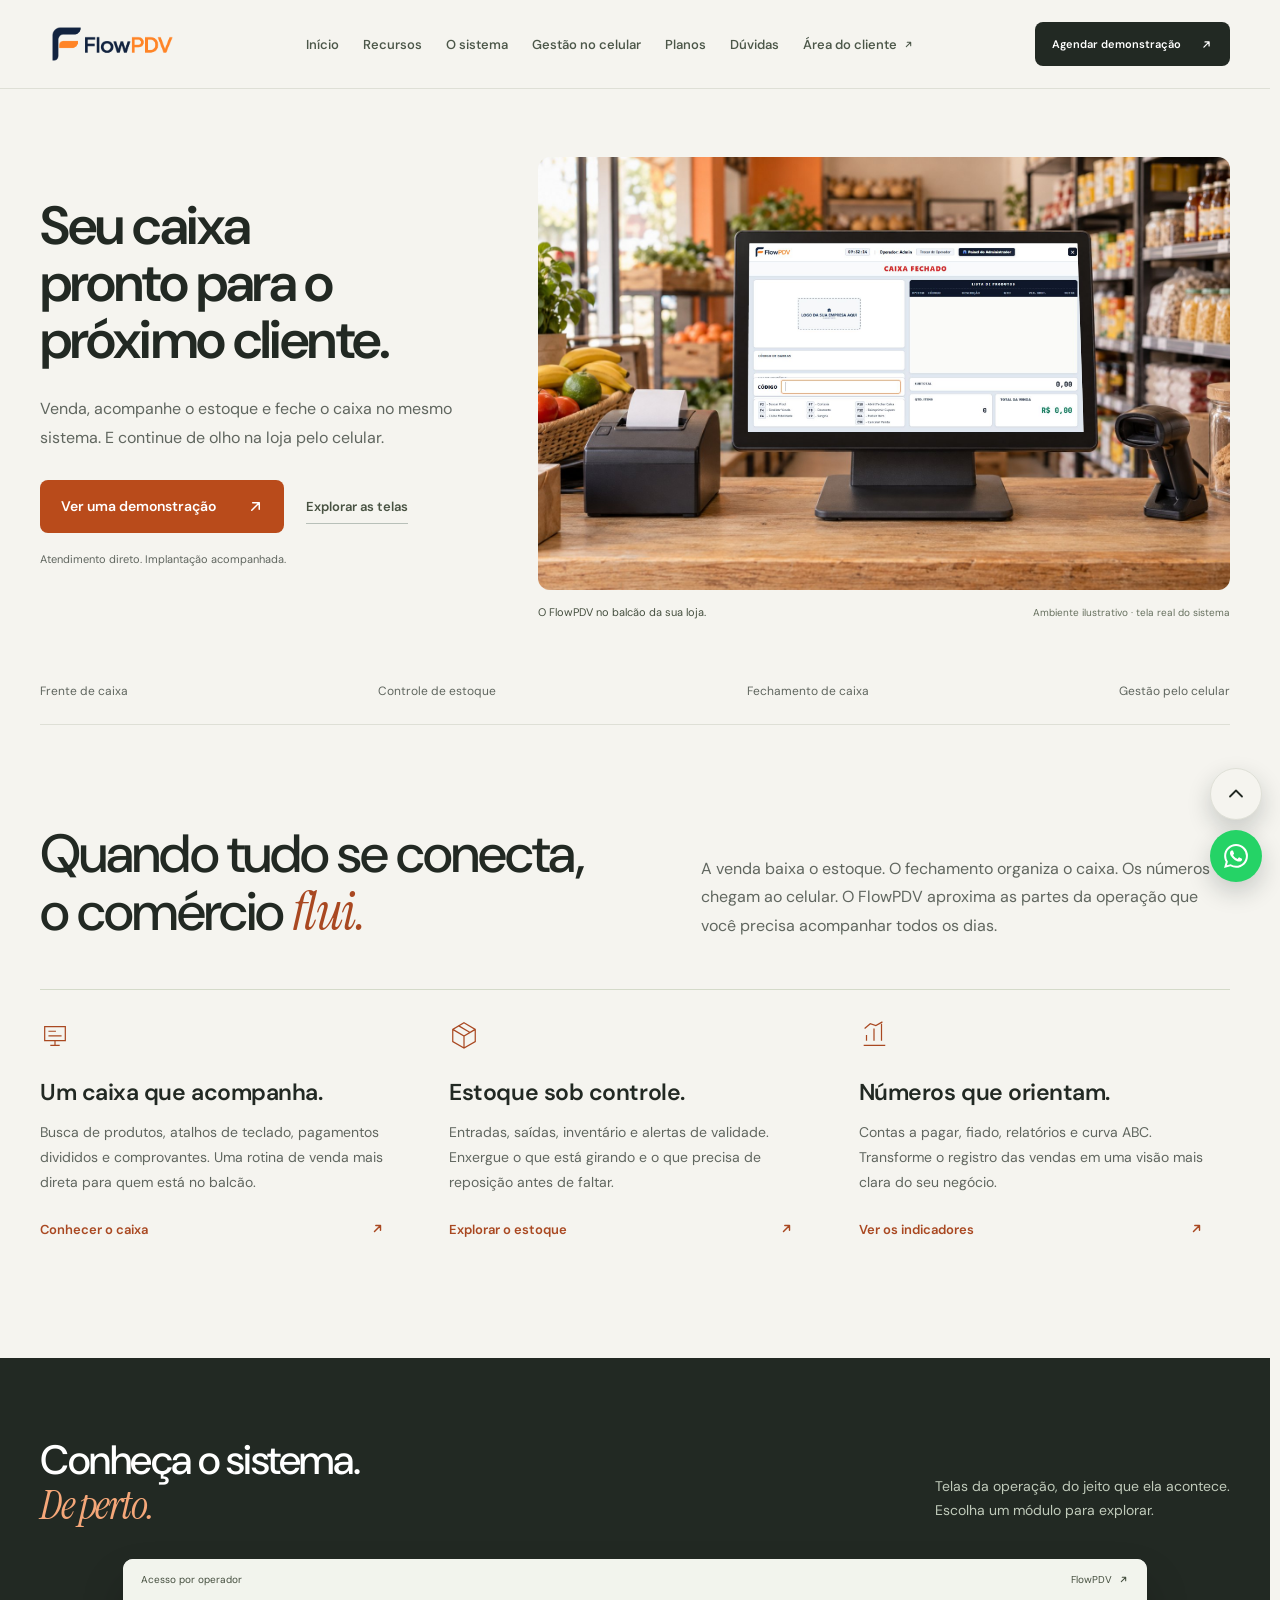
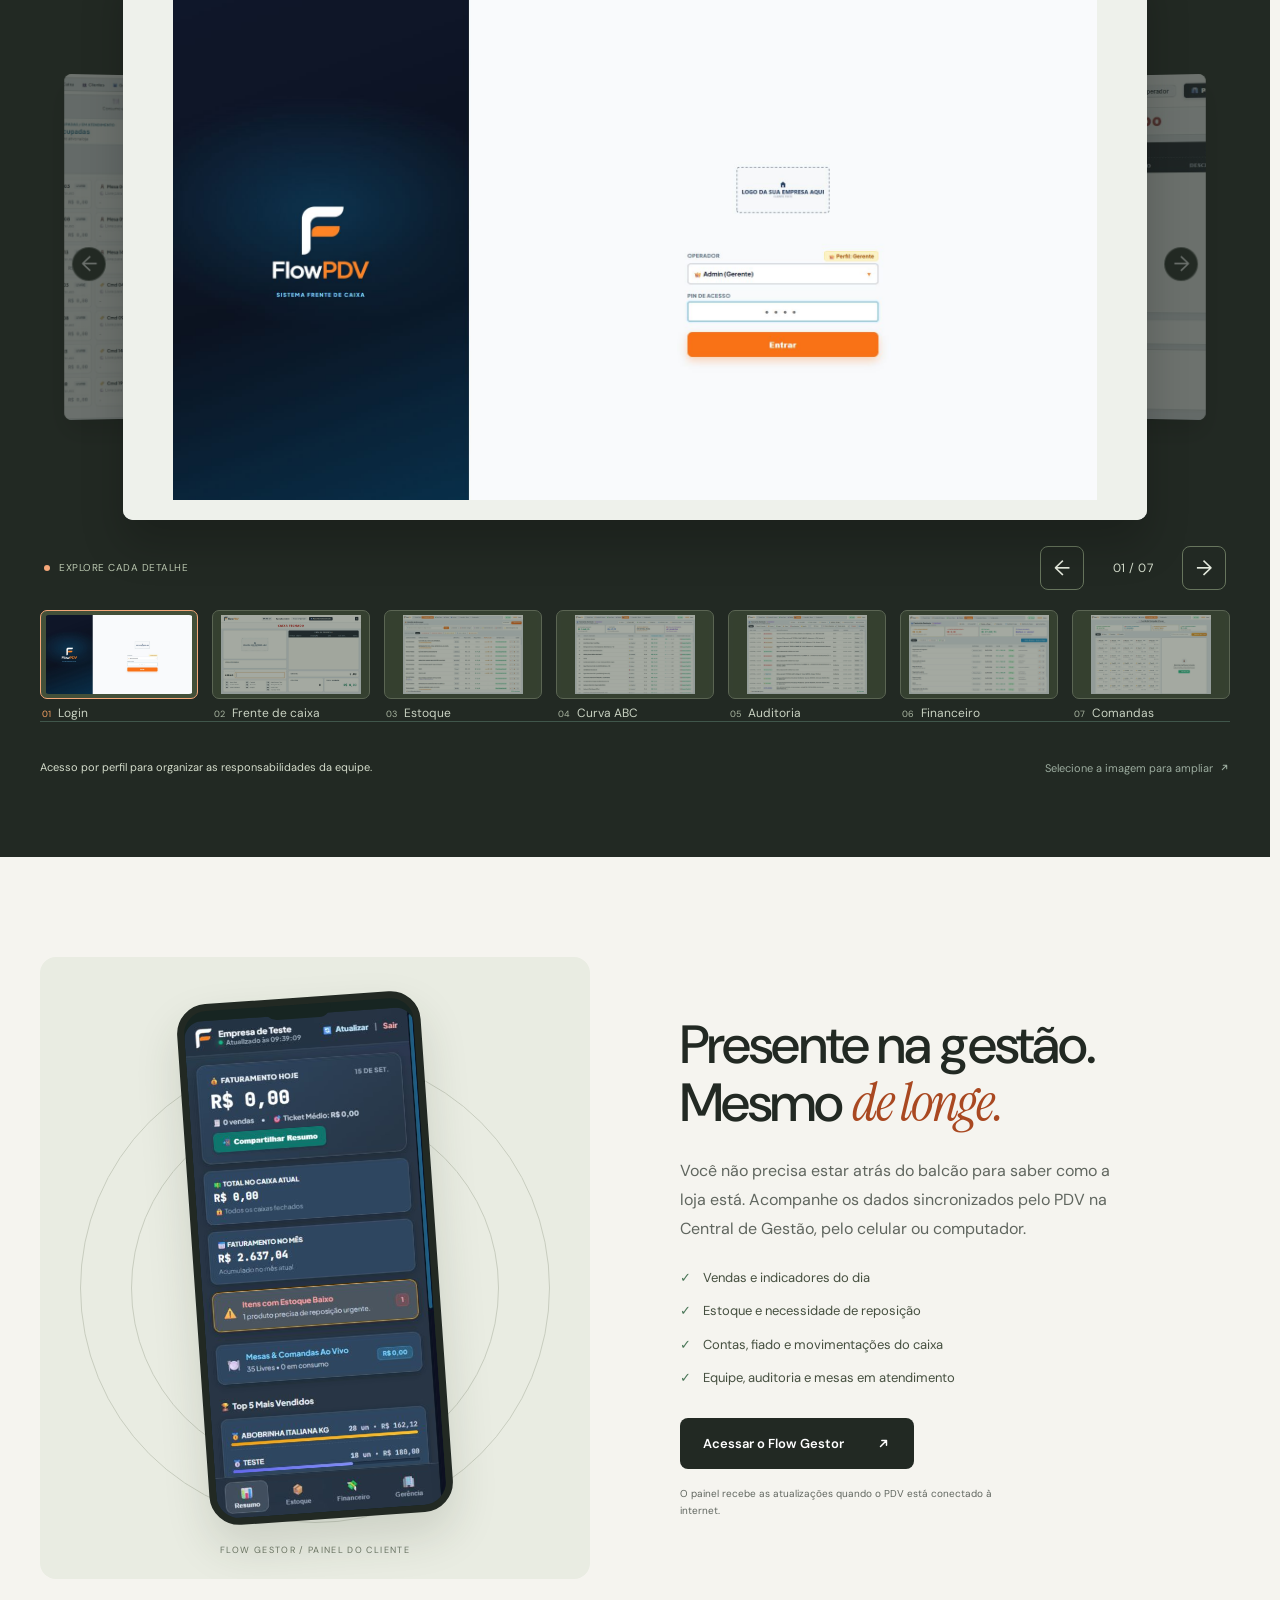
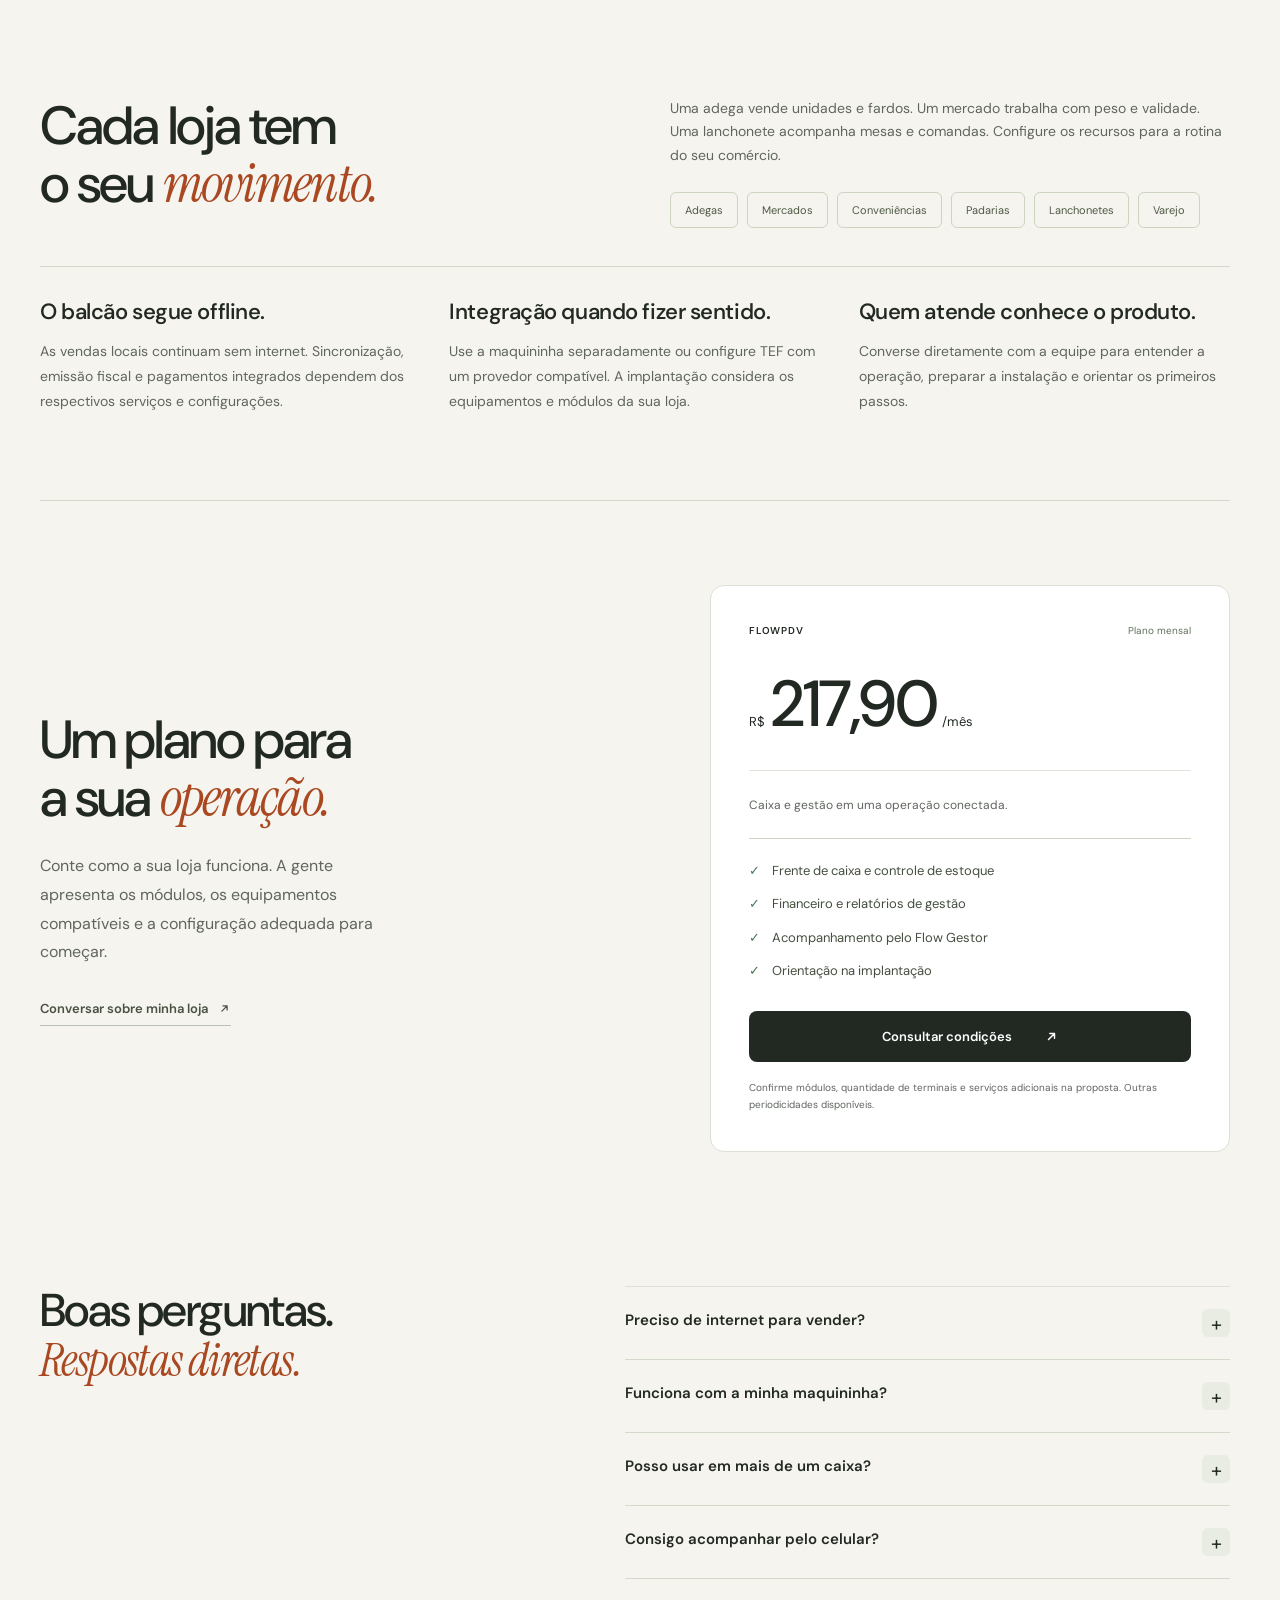
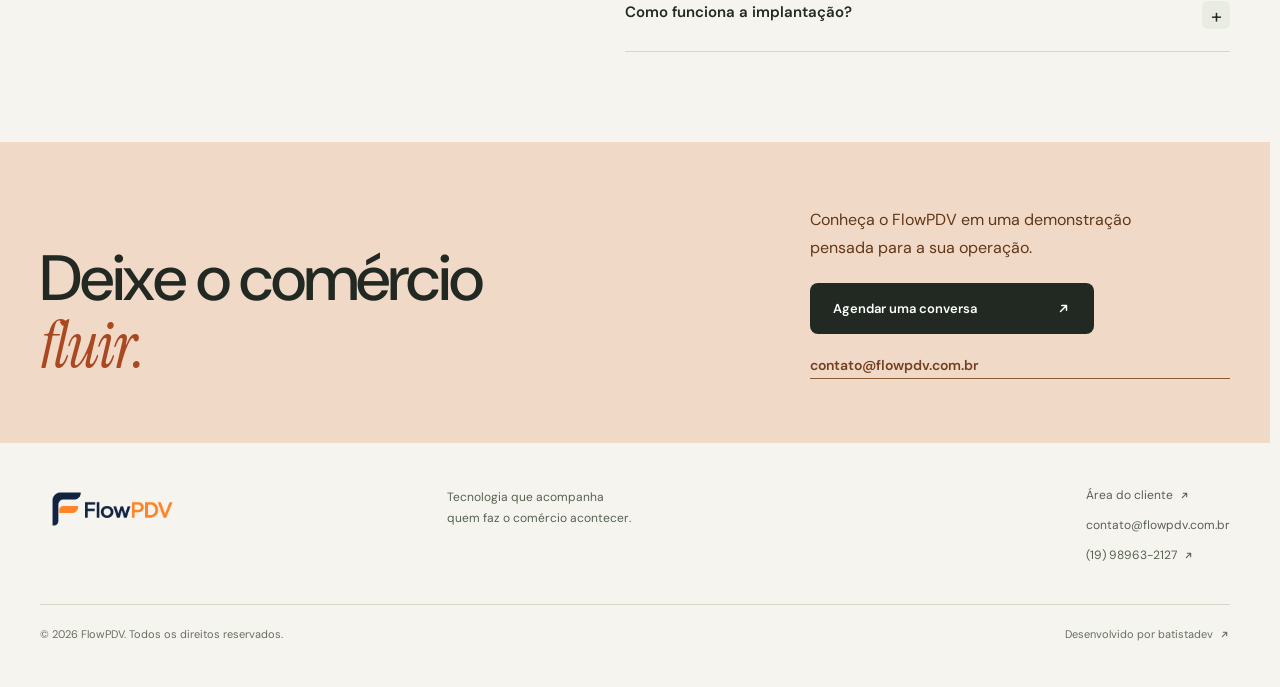
==== commit 5bcf246f: "Redesign homepage hero with counter scene and real POS screen" ====
--- a/index.html
+++ b/index.html
@@ -31,6 +31,7 @@
   <link rel="stylesheet" href="style.css?v=20260916d">
   <script src="site.js?v=20260916d" defer></script>
   <link rel="stylesheet" href="reconstruction.css?v=20260923">
+  <link rel="stylesheet" href="hero-counter.css?v=20260924">
 </head>
 <body>
   <a class="skip-link" href="#conteudo">Ir para o conteúdo</a>
@@ -46,20 +47,26 @@
     </div>
   </header>
   <main id="conteudo">
-    <section class="hero shell" id="inicio">
+    <section class="hero shell hero-counter" id="inicio" aria-labelledby="hero-title">
       <div class="hero-copy">
-        
-        <h1>Seu comércio.<br>No seu <em>ritmo.</em></h1>
-        <p class="hero-description">Do primeiro cliente ao último fechamento.<br class="desktop-break"> Um sistema que conecta o caixa, o estoque e as decisões da sua loja.</p>
-        <div class="hero-actions"><a class="button orange" data-contact="Quero ver uma demonstração do FlowPDV." href="https://wa.me/5519989632127">Conhecer o FlowPDV <svg class="arrow-out" viewBox="0 0 16 16" aria-hidden="true"><path d="M4.8 11.2 11.2 4.8M6.2 4.8h5v5" fill="none" stroke="currentColor" stroke-width="1.55" stroke-linecap="round" stroke-linejoin="round"/></svg></a><a class="text-link" href="#sistema">Ver o sistema em ação <svg class="arrow-down" viewBox="0 0 16 16" aria-hidden="true"><path d="M8 3.2v9.2M4.6 9.2 8 12.6l3.4-3.4" fill="none" stroke="currentColor" stroke-width="1.55" stroke-linecap="round" stroke-linejoin="round"/></svg></a></div>
-        <p class="hero-note"><span aria-hidden="true">✓</span> Atendimento direto. Implantação acompanhada.</p>
+        <h1 id="hero-title">Seu caixa pronto para o próximo cliente.</h1>
+        <p class="hero-description">Venda, acompanhe o estoque e feche o caixa no mesmo sistema. E continue de olho na loja pelo celular.</p>
+        <div class="hero-actions">
+          <a class="button orange" data-contact="Quero ver uma demonstração do FlowPDV para minha loja." href="https://wa.me/5519989632127">Ver uma demonstração <svg class="arrow-out" viewBox="0 0 16 16" aria-hidden="true"><path d="M4 12 12 4M5 4h7v7" fill="none" stroke="currentColor" stroke-width="1.6" stroke-linecap="round" stroke-linejoin="round"/></svg></a>
+          <a class="text-link" href="#sistema">Explorar as telas</a>
+        </div>
+        <p class="hero-note">Atendimento direto. Implantação acompanhada.</p>
       </div>
-      <div class="hero-product">
-        <div class="product-label"><span id="hero-label">01 / FRENTE DE CAIXA</span><span>Feito para o seu dia a dia</span></div>
-        <button class="hero-screen screenshot-open" data-screen="pdv" aria-label="Ampliar a tela da frente de caixa"><span class="hero-fade"><img class="hero-slide is-active" src="assets/screenshot-pdv.png" width="1440" height="900" alt="Frente de caixa do FlowPDV: produtos, carrinho e fechamento da venda" fetchpriority="high"><img class="hero-slide" src="assets/screenshot-estoque.png" width="1440" height="900" alt="" aria-hidden="true"></span><span class="expand-tag" aria-hidden="true">Explorar a tela <svg class="arrow-out" viewBox="0 0 16 16"><path d="M4.8 11.2 11.2 4.8M6.2 4.8h5v5" fill="none" stroke="currentColor" stroke-width="1.55" stroke-linecap="round" stroke-linejoin="round"/></svg></span></button>
-        <div class="product-foot"><span class="status-dot"></span><span>O movimento do balcão.<br><strong>A clareza na gestão.</strong></span><span class="product-index" aria-hidden="true">F.</span></div>
-      </div>
-      <div class="hero-bottom"><span>UM SISTEMA. TODA A OPERAÇÃO.</span><div><span>Caixa</span><i>/</i><span>Estoque</span><i>/</i><span>Financeiro</span><i>/</i><span>Gestão</span></div></div>
+      <figure class="hero-counter-visual">
+        <div class="counter-scene">
+          <img class="counter-photo" src="assets/hero-balcao-v2.jpg" width="1584" height="992" alt="Ambiente ilustrativo de um balcão de comércio com terminal, impressora e leitor" fetchpriority="high" decoding="async">
+          <button class="counter-display screenshot-open" data-screen="pdv" aria-label="Ampliar a tela real do FlowPDV">
+            <img src="assets/screenshot-pdv.png" width="1440" height="900" alt="Frente de caixa real do FlowPDV" decoding="async">
+          </button>
+        </div>
+        <figcaption><span>O FlowPDV no balcão da sua loja.</span><small>Ambiente ilustrativo · tela real do sistema</small></figcaption>
+      </figure>
+      <div class="counter-capabilities" aria-label="Recursos do sistema"><span>Frente de caixa</span><span>Controle de estoque</span><span>Fechamento de caixa</span><span>Gestão pelo celular</span></div>
     </section>
 
     <section class="intro shell" id="recursos">
--- a/hero-counter.css
+++ b/hero-counter.css
@@ -0,0 +1,24 @@
+/* Scoped hero: product on a real-world counter. Rest of the site retains its layout. */
+.hero.hero-counter{display:grid;grid-template-columns:minmax(0,.78fr) minmax(0,1.22fr);align-items:center;gap:36px 56px;padding-top:68px;text-align:left}
+.hero-counter .hero-copy{width:auto;max-width:460px;margin:0;padding:0 0 12px}
+.hero-counter h1{font-size:clamp(38px,4.2vw,62px);font-family:'DM Sans',sans-serif;line-height:1.06;font-weight:600;letter-spacing:-.035em;text-wrap:balance;margin:0 0 26px;max-width:440px}
+.hero-counter .hero-description{font-size:16px;line-height:1.8;color:#60665f;margin:0;max-width:38ch}
+.hero-counter .hero-actions{display:flex;align-items:center;justify-content:flex-start;flex-wrap:wrap;gap:16px 22px;margin:28px 0 17px}
+.hero-counter .hero-actions .button{font-size:14px;min-height:52px;padding:16px 20px}
+.hero-counter .hero-actions .text-link{font-size:13px;white-space:nowrap}
+.hero-counter .hero-note{font-size:11px;margin:0;color:#60665f;line-height:1.7}
+.hero-counter-visual{min-width:0;width:100%;margin:0}
+.counter-scene{position:relative;border-radius:12px;overflow:hidden;background:#e3d3bd;isolation:isolate}
+.counter-photo{display:block;width:100%;height:auto;aspect-ratio:1584/992}
+.counter-display{position:absolute;left:30.3%;top:19.96%;width:48.55%;height:43.54%;min-height:0;padding:0;border:0;background:#f5f6f7;cursor:zoom-in;overflow:hidden;clip-path:polygon(.5% 0,98.1% 0,100% 100%,0 100%)}
+.counter-display img{display:block;width:100%;height:100%;max-width:none;object-fit:contain;object-position:center}
+.counter-display:focus-visible{outline:none;box-shadow:inset 0 0 0 4px #b94b1b}
+.counter-display:focus-visible img{opacity:.8}
+.hero-counter-visual figcaption{display:flex;justify-content:space-between;gap:10px;align-items:baseline;padding-top:14px;color:#454f3f;font-size:11px;line-height:1.6}
+.hero-counter-visual figcaption small{font-size:10px;color:#66705e}
+.counter-capabilities{grid-column:1/-1;display:flex;align-items:center;justify-content:space-between;gap:20px;padding:25px 0;border-bottom:1px solid #dedfd6;color:#60665f;font-size:12px}
+.counter-capabilities span{white-space:nowrap}
+@media(min-width:1500px){.hero.hero-counter{padding-top:82px;gap:42px 66px}.hero-counter h1{font-size:64px}}
+@media(max-width:1000px){.hero.hero-counter{grid-template-columns:minmax(0,.9fr) minmax(0,1.1fr);gap:30px;padding-top:46px}.hero-counter h1{font-size:43px}.hero-counter .hero-description{font-size:14px}.hero-counter-visual figcaption{display:block}.hero-counter-visual figcaption small{display:block;margin-top:2px}}
+@media(max-width:700px){.hero.hero-counter{grid-template-columns:1fr;gap:26px;padding-top:36px}.hero-counter .hero-copy{max-width:100%;padding:0}.hero-counter h1{font-size:clamp(37px,10vw,48px);max-width:440px;line-height:1.08;margin-bottom:18px;text-wrap:pretty}.hero-counter .hero-description{max-width:40ch;font-size:15px;line-height:1.7}.hero-counter .hero-actions{flex-direction:row;justify-content:flex-start;gap:17px;margin-top:24px}.hero-counter .hero-actions .button{width:auto;font-size:13px;padding:14px 16px}.hero-counter .hero-note{font-size:11px;margin-top:16px}.counter-scene{border-radius:9px}.hero-counter-visual figcaption{font-size:11px}.hero-counter-visual figcaption small{font-size:10px}.counter-capabilities{display:grid;grid-template-columns:1fr 1fr;gap:12px 20px;padding:0 0 24px;font-size:11px}.counter-capabilities span{white-space:normal}}
+@media(prefers-reduced-motion:reduce){.counter-display img{transition:none}}
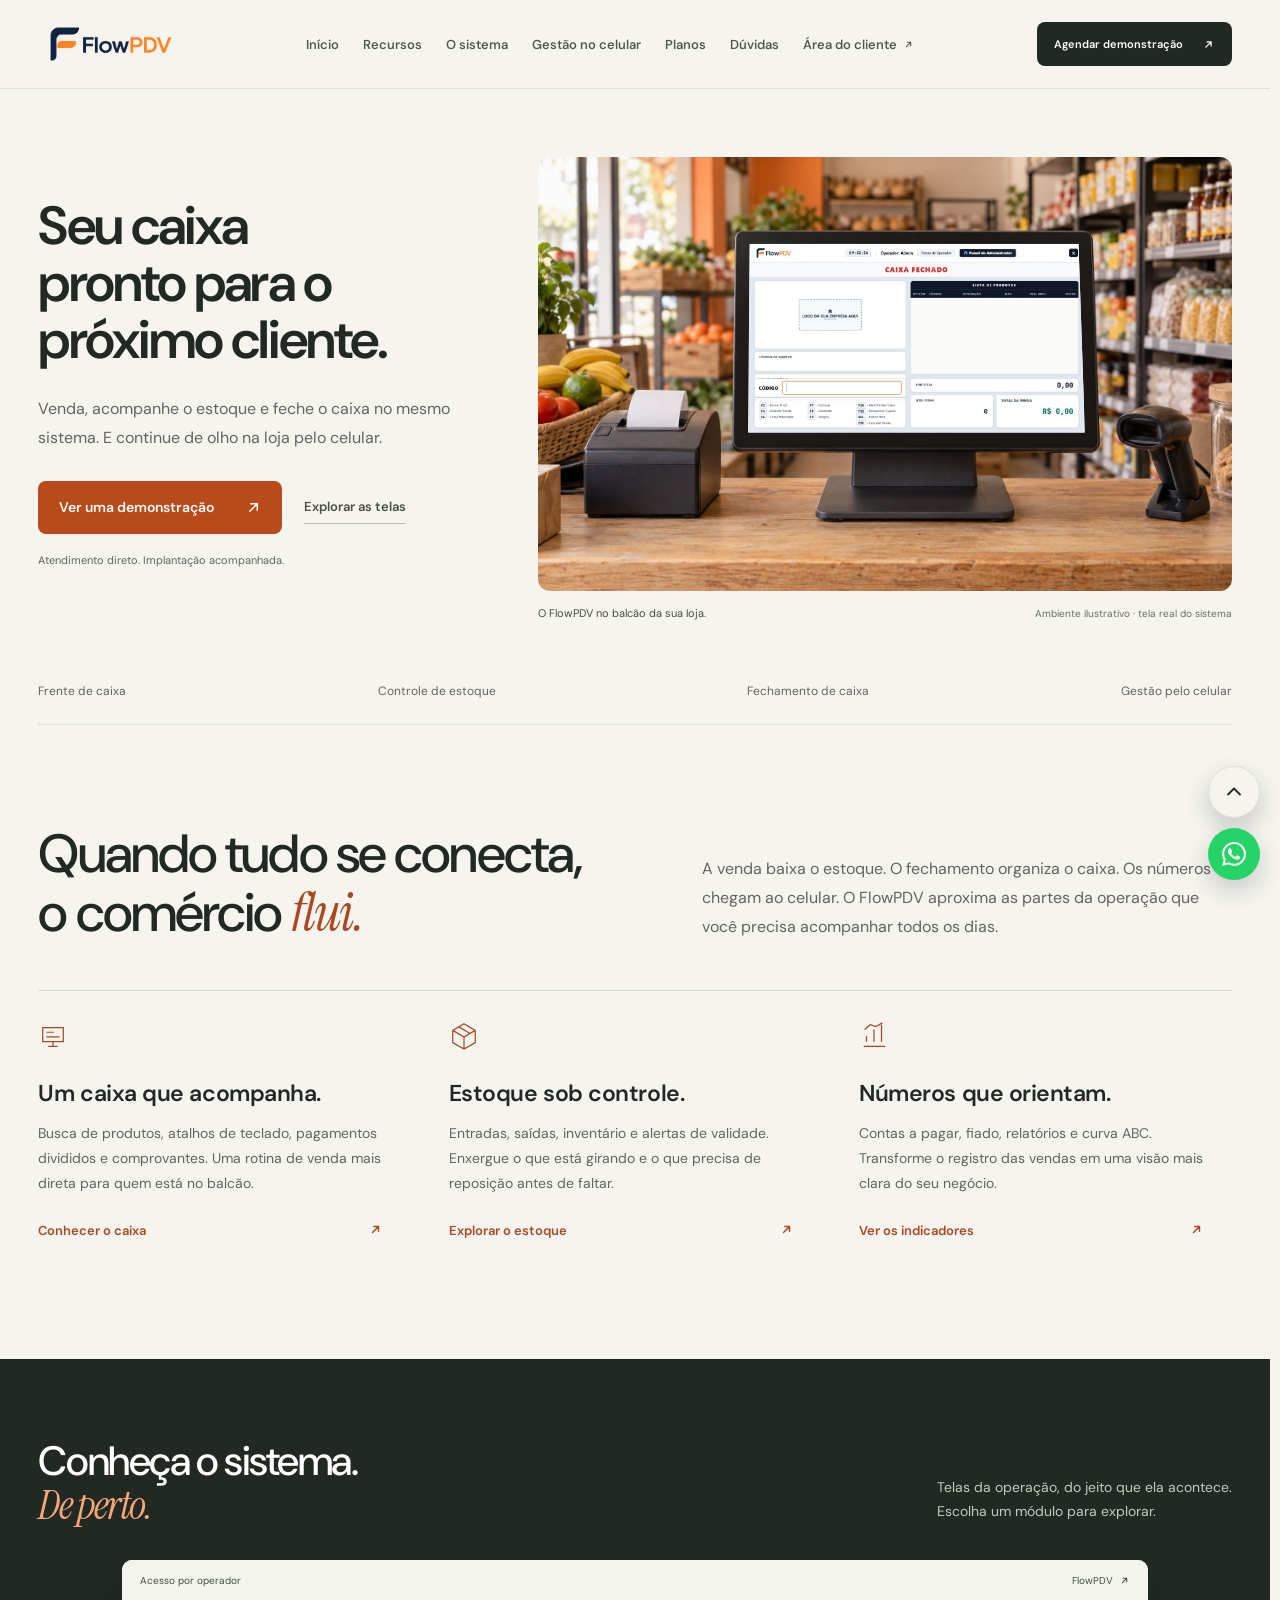
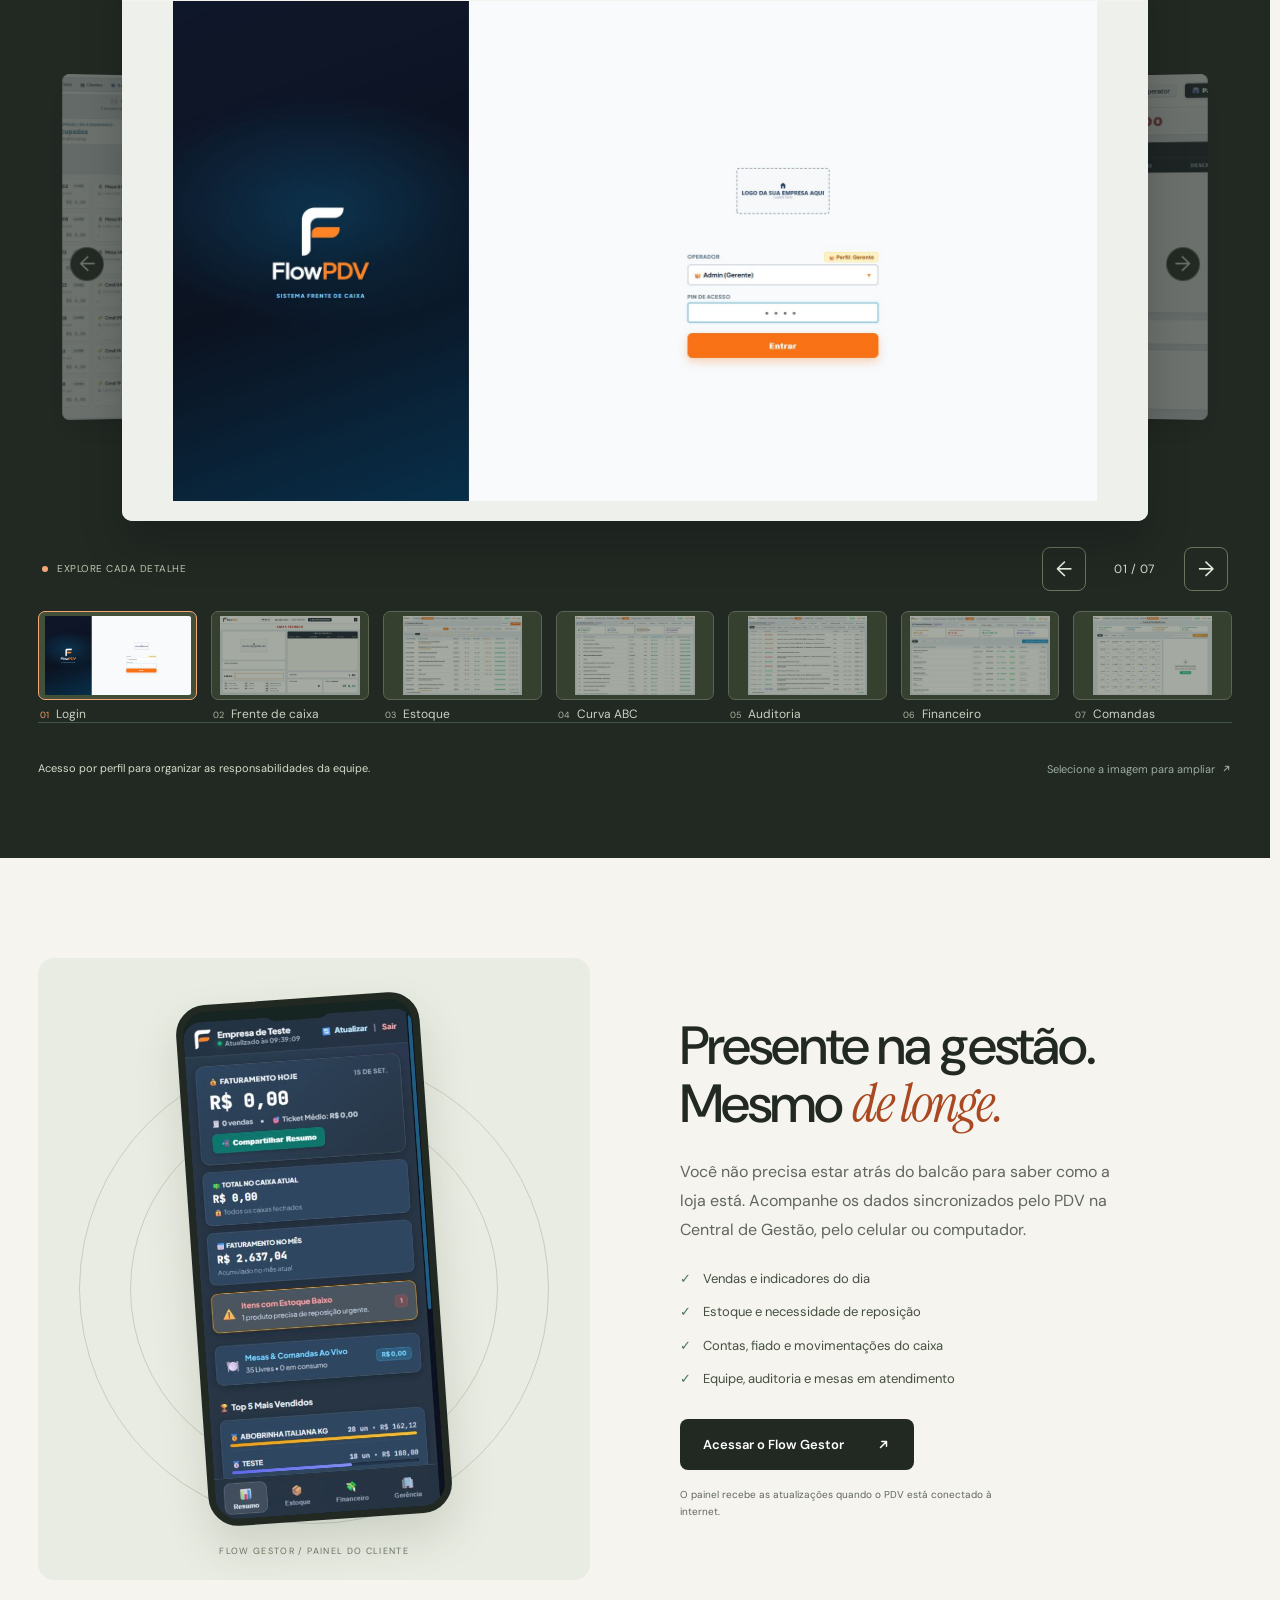
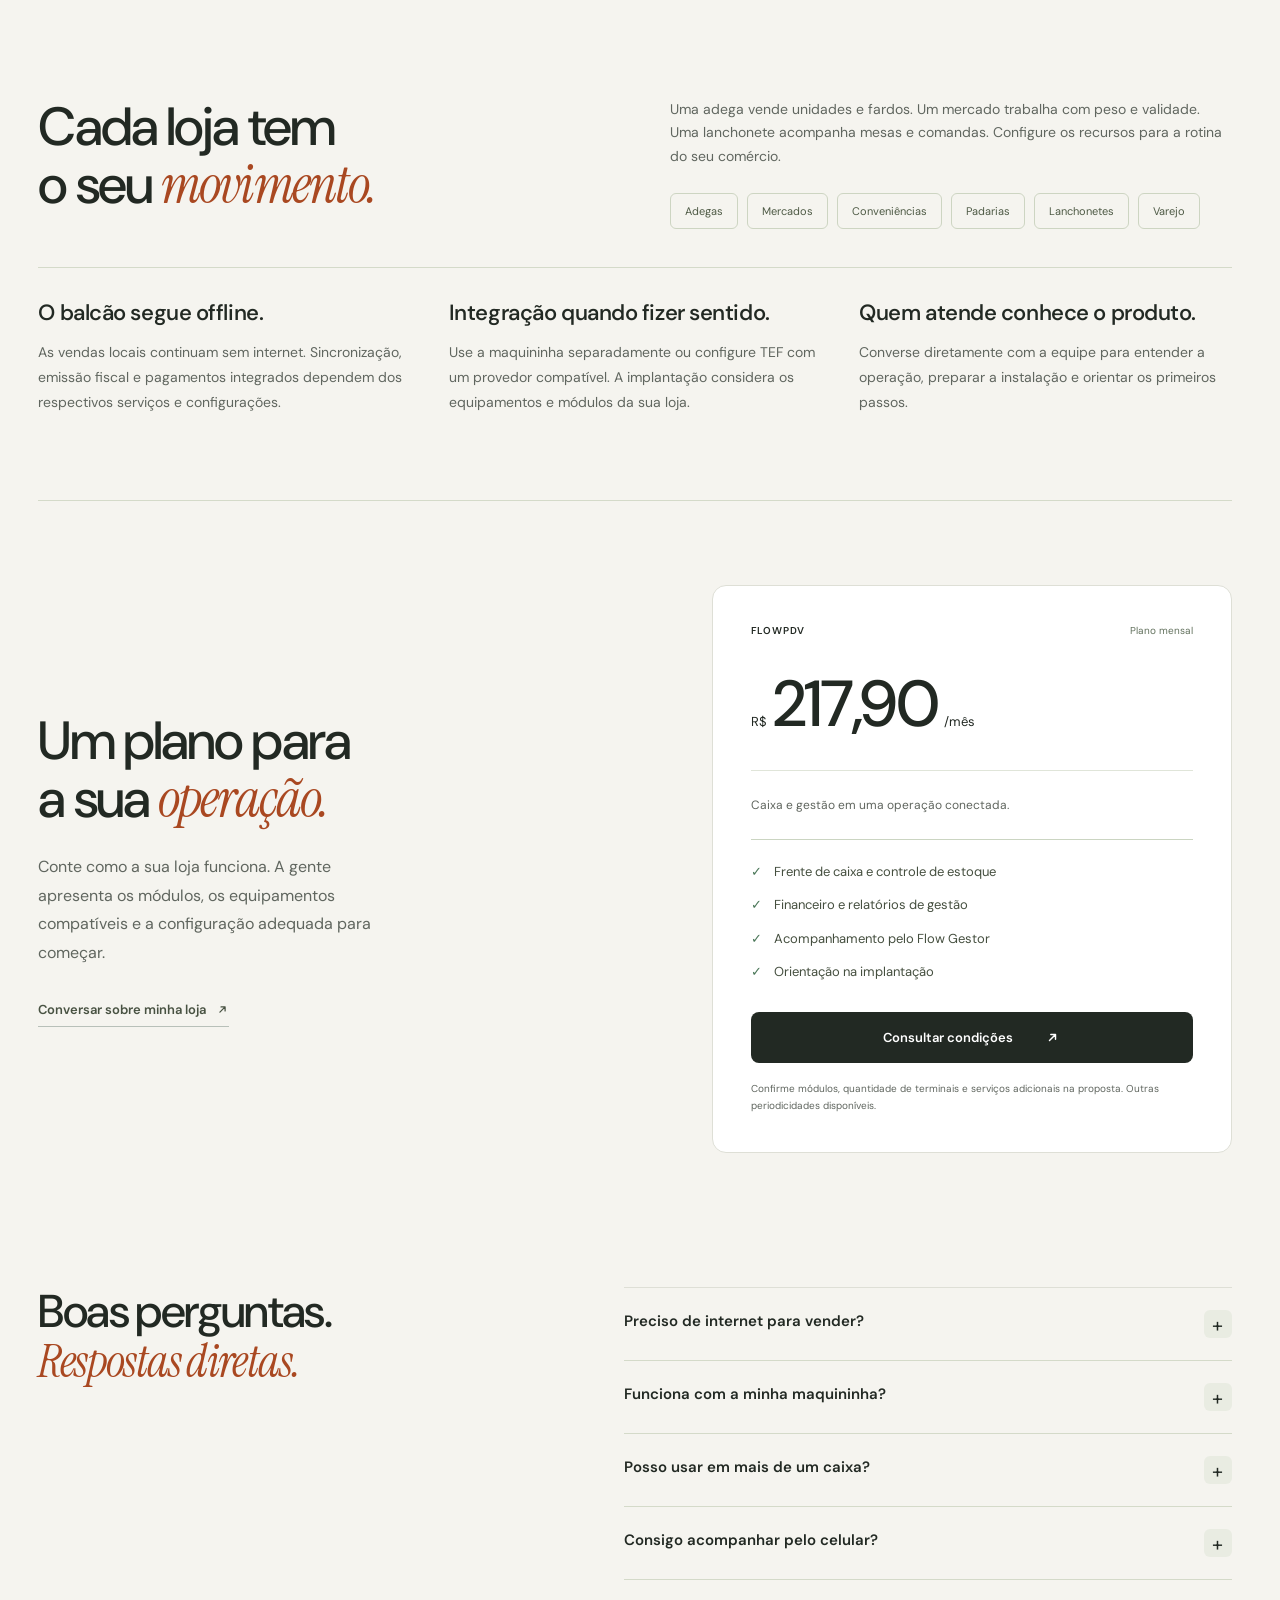
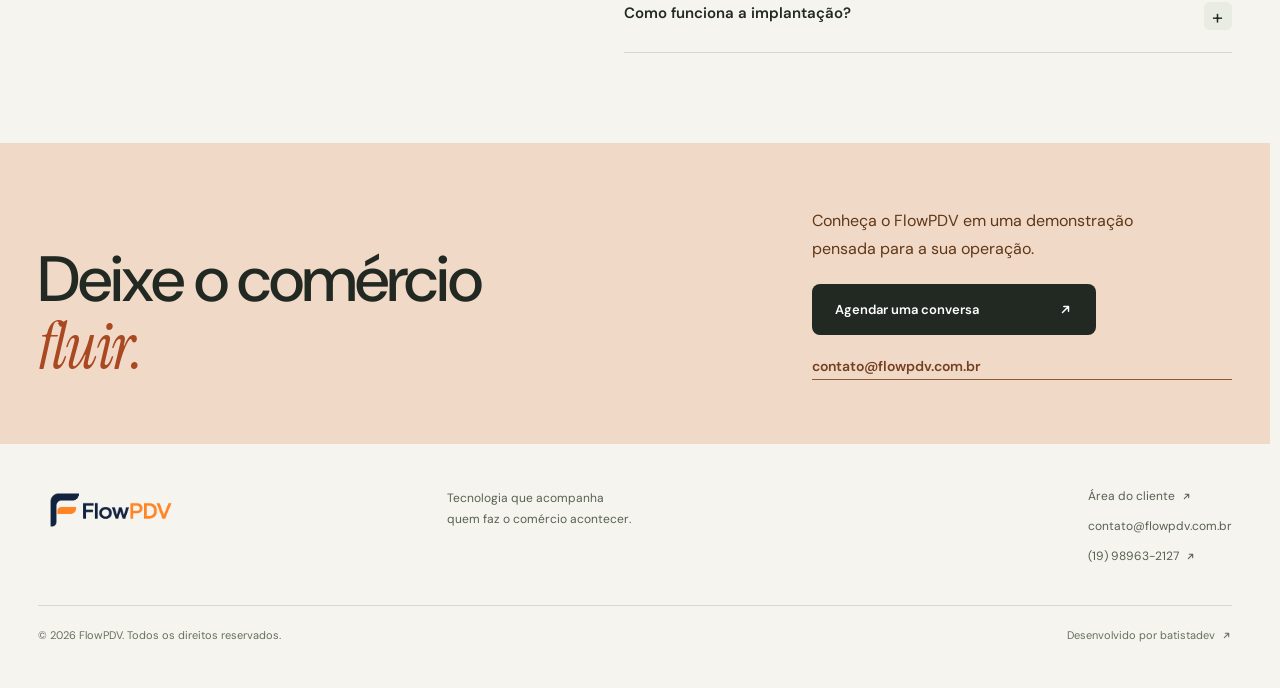
==== commit c850d651: "Adapt official site to notebook scaling, tablets and phone landscape" ====
--- a/index.html
+++ b/index.html
@@ -29,9 +29,10 @@
   <link rel="preconnect" href="https://fonts.gstatic.com" crossorigin>
   <link href="https://fonts.googleapis.com/css2?family=DM+Sans:wght@400;450;500;550;600;650;700&family=Instrument+Serif:ital@0;1&display=swap" rel="stylesheet">
   <link rel="stylesheet" href="style.css?v=20260916d">
-  <script src="site.js?v=20260916d" defer></script>
+  <script src="site.js?v=20260923-responsive" defer></script>
   <link rel="stylesheet" href="reconstruction.css?v=20260923">
   <link rel="stylesheet" href="hero-counter.css?v=20260924">
+  <link rel="stylesheet" href="responsive.css?v=20260923">
 </head>
 <body>
   <a class="skip-link" href="#conteudo">Ir para o conteúdo</a>
@@ -59,7 +60,7 @@
       </div>
       <figure class="hero-counter-visual">
         <div class="counter-scene">
-          <img class="counter-photo" src="assets/hero-balcao-v2.jpg" width="1584" height="992" alt="Ambiente ilustrativo de um balcão de comércio com terminal, impressora e leitor" fetchpriority="high" decoding="async">
+          <img class="counter-photo" src="assets/hero-balcao-v2.jpg" width="1586" height="992" alt="Ambiente ilustrativo de um balcão de comércio com terminal, impressora e leitor" fetchpriority="high" decoding="async">
           <button class="counter-display screenshot-open" data-screen="pdv" aria-label="Ampliar a tela real do FlowPDV">
             <img src="assets/screenshot-pdv.png" width="1440" height="900" alt="Frente de caixa real do FlowPDV" decoding="async">
           </button>
@@ -114,7 +115,7 @@
       <div class="details-row"><article><h3>O balcão segue offline.</h3><p>As vendas locais continuam sem internet. Sincronização, emissão fiscal e pagamentos integrados dependem dos respectivos serviços e configurações.</p></article><article><h3>Integração quando fizer sentido.</h3><p>Use a maquininha separadamente ou configure TEF com um provedor compatível. A implantação considera os equipamentos e módulos da sua loja.</p></article><article><h3>Quem atende conhece o produto.</h3><p>Converse diretamente com a equipe para entender a operação, preparar a instalação e orientar os primeiros passos.</p></article></div>
     </section>
 
-    <section class="plans shell" id="planos"><div class="plan-intro"><h2>Um plano para<br>a sua <em>operação.</em></h2><p>Conte como a sua loja funciona. A gente apresenta os módulos, os equipamentos compatíveis e a configuração adequada para começar.</p><a class="text-link" data-contact="Quero conversar sobre os planos do FlowPDV." href="https://wa.me/5519989632127">Conversar sobre minha loja <svg class="arrow-out" viewBox="0 0 16 16" aria-hidden="true"><path d="M4.8 11.2 11.2 4.8M6.2 4.8h5v5" fill="none" stroke="currentColor" stroke-width="1.55" stroke-linecap="round" stroke-linejoin="round"/></svg></a></div><article class="plan-card"><div class="plan-top"><span>FLOWPDV</span><span>Plano mensal</span></div><div class="price"><span>R$</span><strong>217,90</strong><span>/mês</span></div><p>Caixa e gestão em uma operação conectada.</p><ul class="check-list"><li>Frente de caixa e controle de estoque</li><li>Financeiro e relatórios de gestão</li><li>Acompanhamento pelo Flow Gestor</li><li>Orientação na implantação</li></ul><a class="button dark" data-contact="Quero conhecer as condições do plano mensal FlowPDV de R$ 89,90." href="https://wa.me/5519989632127">Consultar condições <svg class="arrow-out" viewBox="0 0 16 16" aria-hidden="true"><path d="M4.8 11.2 11.2 4.8M6.2 4.8h5v5" fill="none" stroke="currentColor" stroke-width="1.55" stroke-linecap="round" stroke-linejoin="round"/></svg></a><small>Confirme módulos, quantidade de terminais e serviços adicionais na proposta. Outras periodicidades disponíveis.</small></article></section>
+    <section class="plans shell" id="planos"><div class="plan-intro"><h2>Um plano para<br>a sua <em>operação.</em></h2><p>Conte como a sua loja funciona. A gente apresenta os módulos, os equipamentos compatíveis e a configuração adequada para começar.</p><a class="text-link" data-contact="Quero conversar sobre os planos do FlowPDV." href="https://wa.me/5519989632127">Conversar sobre minha loja <svg class="arrow-out" viewBox="0 0 16 16" aria-hidden="true"><path d="M4.8 11.2 11.2 4.8M6.2 4.8h5v5" fill="none" stroke="currentColor" stroke-width="1.55" stroke-linecap="round" stroke-linejoin="round"/></svg></a></div><article class="plan-card"><div class="plan-top"><span>FLOWPDV</span><span>Plano mensal</span></div><div class="price"><span>R$</span><strong>217,90</strong><span>/mês</span></div><p>Caixa e gestão em uma operação conectada.</p><ul class="check-list"><li>Frente de caixa e controle de estoque</li><li>Financeiro e relatórios de gestão</li><li>Acompanhamento pelo Flow Gestor</li><li>Orientação na implantação</li></ul><a class="button dark" data-contact="Quero conhecer as condições do plano mensal FlowPDV de R$ 217,90." href="https://wa.me/5519989632127">Consultar condições <svg class="arrow-out" viewBox="0 0 16 16" aria-hidden="true"><path d="M4.8 11.2 11.2 4.8M6.2 4.8h5v5" fill="none" stroke="currentColor" stroke-width="1.55" stroke-linecap="round" stroke-linejoin="round"/></svg></a><small>Confirme módulos, quantidade de terminais e serviços adicionais na proposta. Outras periodicidades disponíveis.</small></article></section>
 
     <section class="faq shell" id="duvidas"><div><h2>Boas perguntas.<br><em>Respostas diretas.</em></h2></div><div class="faq-items"><details><summary>Preciso de internet para vender?<span aria-hidden="true">+</span></summary><p>O PDV registra as vendas localmente. Para sincronizar com a nuvem e com o Flow Gestor, é necessário estar conectado. Serviços fiscais e pagamentos integrados têm suas próprias exigências de conexão.</p></details><details><summary>Funciona com a minha maquininha?<span aria-hidden="true">+</span></summary><p>Você pode receber na maquininha e confirmar o pagamento no PDV. Para integração, é preciso verificar provedor, credenciamento e equipamentos compatíveis. A conexão deve ser configurada e validada na implantação.</p></details><details><summary>Posso usar em mais de um caixa?<span aria-hidden="true">+</span></summary><p>Sim. O FlowPDV trabalha com múltiplos terminais conforme os acessos contratados. Na demonstração, avaliamos a configuração e a sincronização para a operação da sua loja.</p></details><details><summary>Consigo acompanhar pelo celular?<span aria-hidden="true">+</span></summary><p>Sim. O Flow Gestor permite acompanhar os dados sincronizados do PDV pelo navegador do celular, tablet ou computador, com acesso da sua loja.</p></details><details><summary>Como funciona a implantação?<span aria-hidden="true">+</span></summary><p>Começamos entendendo a sua operação. Depois, orientamos a configuração dos módulos, o cadastro ou importação dos produtos e o uso do sistema com seus equipamentos.</p></details></div></section>
 
--- a/responsive.css
+++ b/responsive.css
@@ -0,0 +1,86 @@
+/* Adapt to available CSS pixels, including OS scaling and browser zoom. */
+:root { --page-gutter: clamp(18px, 3vw, 40px); }
+.shell {
+  width: min(1240px, calc(100% - 2 * max(var(--page-gutter), env(safe-area-inset-left), env(safe-area-inset-right))));
+}
+.header { padding-top: env(safe-area-inset-top); }
+.nav-row { height: auto; min-height: 88px; }
+.intro-grid > *, .feature-grid > *, .mobile-section > *, .operation-grid > *,
+.details-row > *, .plans > *, .faq > *, .contact-row > *, .footer-top > * { min-width: 0; }
+.contact-email, .footer a { overflow-wrap: anywhere; }
+.price { flex-wrap: wrap; column-gap: 6px; row-gap: 4px; }
+.price strong { font-size: clamp(46px, 5.2vw, 65px); white-space: nowrap; }
+.plan-card { padding: clamp(20px, 3vw, 38px); }
+.counter-photo { aspect-ratio: 1586 / 992; }
+.float-dock {
+  right: max(20px, env(safe-area-inset-right));
+  bottom: max(20px, env(safe-area-inset-bottom));
+}
+body.contact-actions-visible .float-dock:not(:focus-within),
+body:has(.navigation.is-open) .float-dock { visibility: hidden; pointer-events: none; }
+
+@media (max-width: 1100px) {
+  .nav-row { min-height: 76px; }
+  .nav-actions { margin-left: auto; }
+  .navigation {
+    top: 100%;
+    max-height: calc(100dvh - var(--nav-h, 77px));
+    overflow-y: auto;
+    overscroll-behavior: contain;
+    padding: 8px max(var(--page-gutter), env(safe-area-inset-right)) max(12px, env(safe-area-inset-bottom)) max(var(--page-gutter), env(safe-area-inset-left));
+    scroll-padding-block: 8px;
+  }
+  .navigation a { min-height: 44px; display: flex; align-items: center; gap: 8px; }
+}
+
+@media (min-width: 701px) and (max-height: 650px) {
+  .nav-row { min-height: 68px; }
+  .hero.hero-counter { padding-top: 28px; gap: 24px; }
+  .hero-counter h1 { font-size: clamp(36px, 4vw, 54px); margin-bottom: 18px; }
+  .hero-counter .hero-actions { margin-top: 20px; margin-bottom: 12px; }
+  .counter-capabilities { padding-block: 18px; }
+}
+
+@media (max-width: 700px) {
+  .nav-row { min-height: 68px; }
+  .header .brand img { width: 122px; }
+  .nav-actions { display: none; }
+  .hero-counter .hero-actions { align-items: flex-start; }
+  .hero-counter .hero-actions .text-link { align-self: flex-start; }
+  .phone { transform: none; max-width: 100%; }
+  .phone img { min-height: 0; height: auto; }
+  .mobile-visual { min-height: 0; padding: 32px 24px 64px; }
+  .float-dock { right: max(12px, env(safe-area-inset-right)); bottom: max(12px, env(safe-area-inset-bottom)); gap: 8px; }
+  .float-btn { width: 44px; height: 44px; }
+  .footer { padding-bottom: max(76px, env(safe-area-inset-bottom)); }
+  .carousel-stage .gallery-image { flex-direction: column; }
+  .carousel-stage .gallery-image img { width: 100%; min-width: 0; }
+  .carousel-stage .gallery-image::after { align-self: stretch; }
+}
+
+/* A rotated phone has plenty of width but very little vertical space. */
+@media (orientation: landscape) and (max-height: 500px) and (max-width: 1100px) {
+  .nav-row { min-height: 60px; }
+  .hero.hero-counter { grid-template-columns: minmax(0, .95fr) minmax(0, 1.05fr); padding-top: 24px; gap: 22px; }
+  .hero-counter h1 { font-size: clamp(30px, 4.2vw, 40px); margin-bottom: 16px; }
+  .hero-counter .hero-description { font-size: 14px; line-height: 1.65; }
+  .hero-counter .hero-actions { margin-top: 16px; gap: 12px; }
+  .hero-counter .hero-actions .button { font-size: 13px; padding: 12px 14px; min-height: 44px; gap: 12px; }
+  .counter-capabilities { display: grid; grid-template-columns: repeat(4, minmax(0, 1fr)); font-size: 11px; gap: 16px; padding-block: 16px; }
+  .counter-capabilities span { white-space: normal; }
+  #screen-dialog { width: 100%; max-width: 100%; height: 100dvh; max-height: 100dvh; margin: 0; border: 0; border-radius: 0; }
+  #screen-dialog .dialog-toolbar { padding-block: 6px; }
+  #screen-dialog .dialog-toolbar h2 { font-size: 12px; }
+  .dialog-bottom { padding-block: 6px; }
+  .float-dock { flex-direction: row; gap: 8px; }
+  .float-btn { width: 44px; height: 44px; }
+}
+
+@media (max-width: 360px) {
+  .price strong { font-size: 44px; }
+  .hero-counter .hero-actions .button { width: 100%; justify-content: center; gap: 14px; }
+  .footer-top { grid-template-columns: 1fr; }
+  .footer-top > div { justify-self: start; }
+  #screen-dialog .dialog-toolbar { flex-wrap: wrap; }
+  #screen-dialog .dialog-actions { margin-left: auto; }
+}
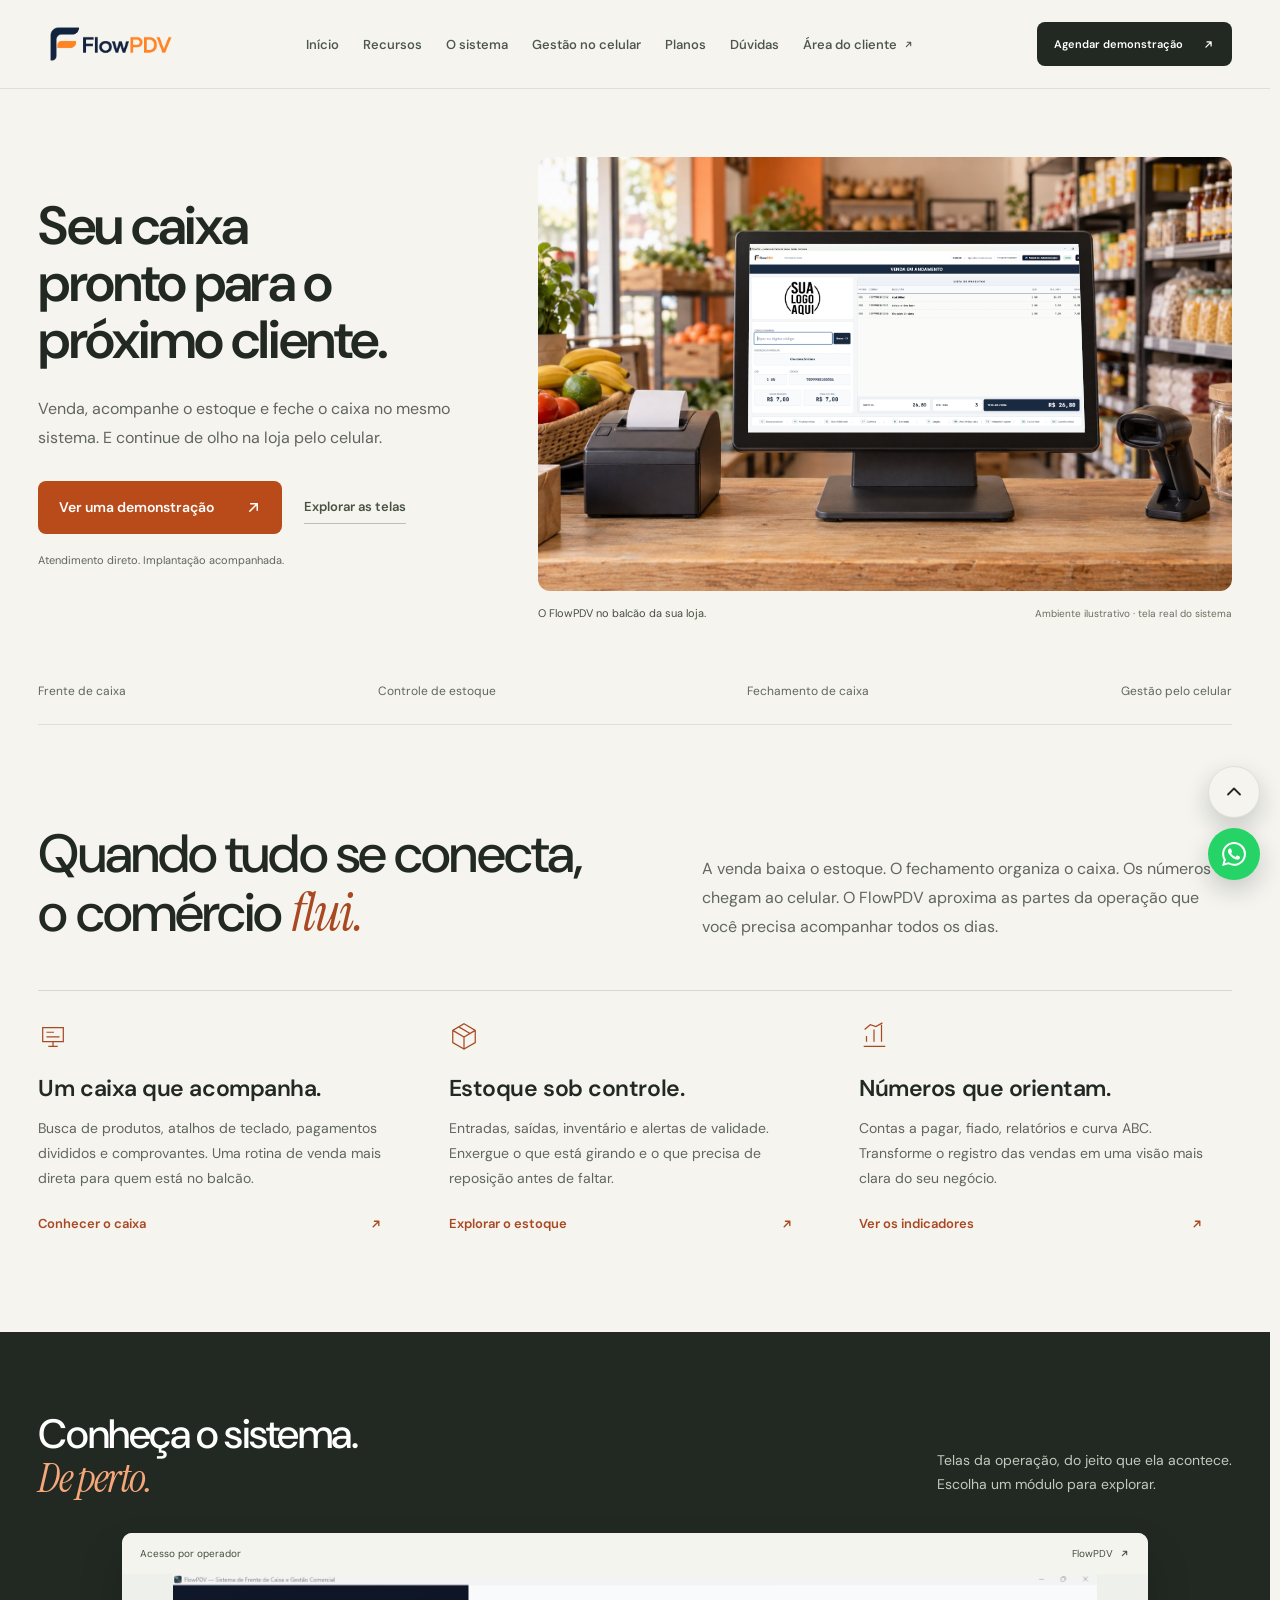
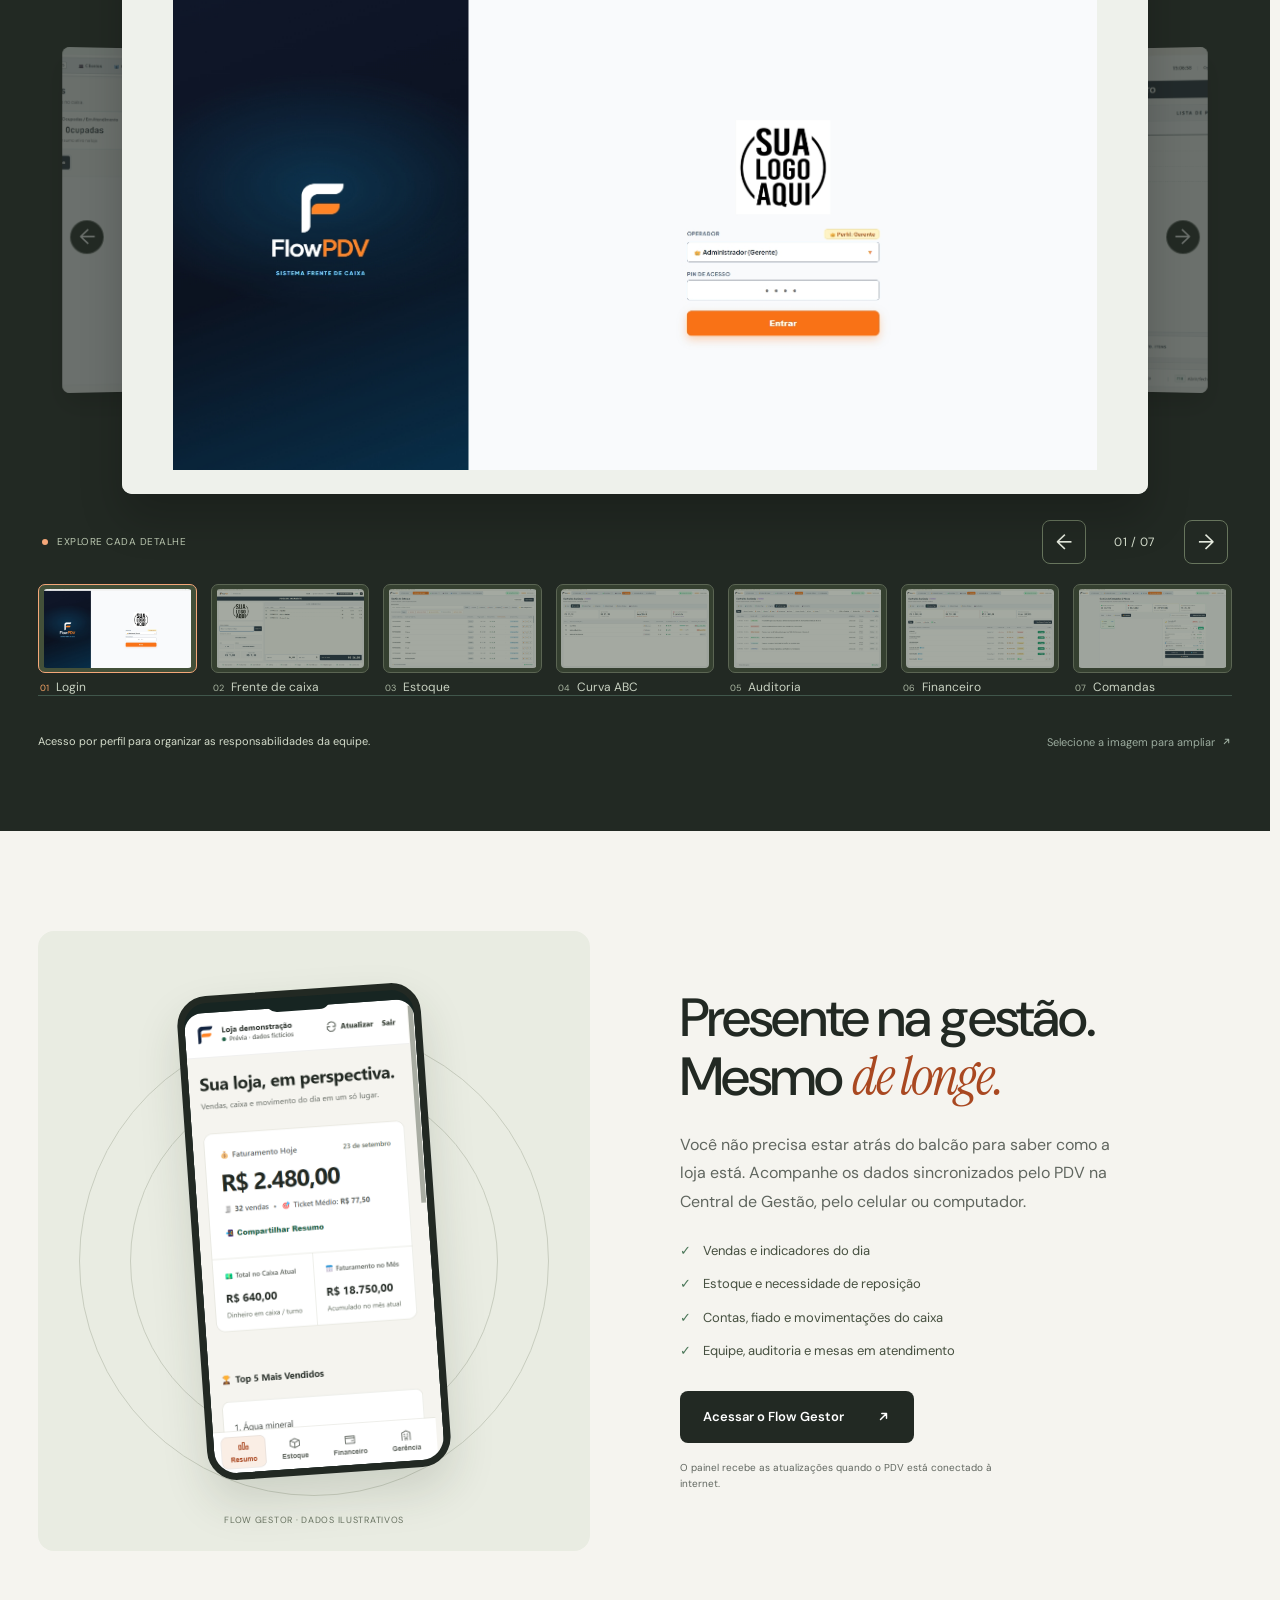
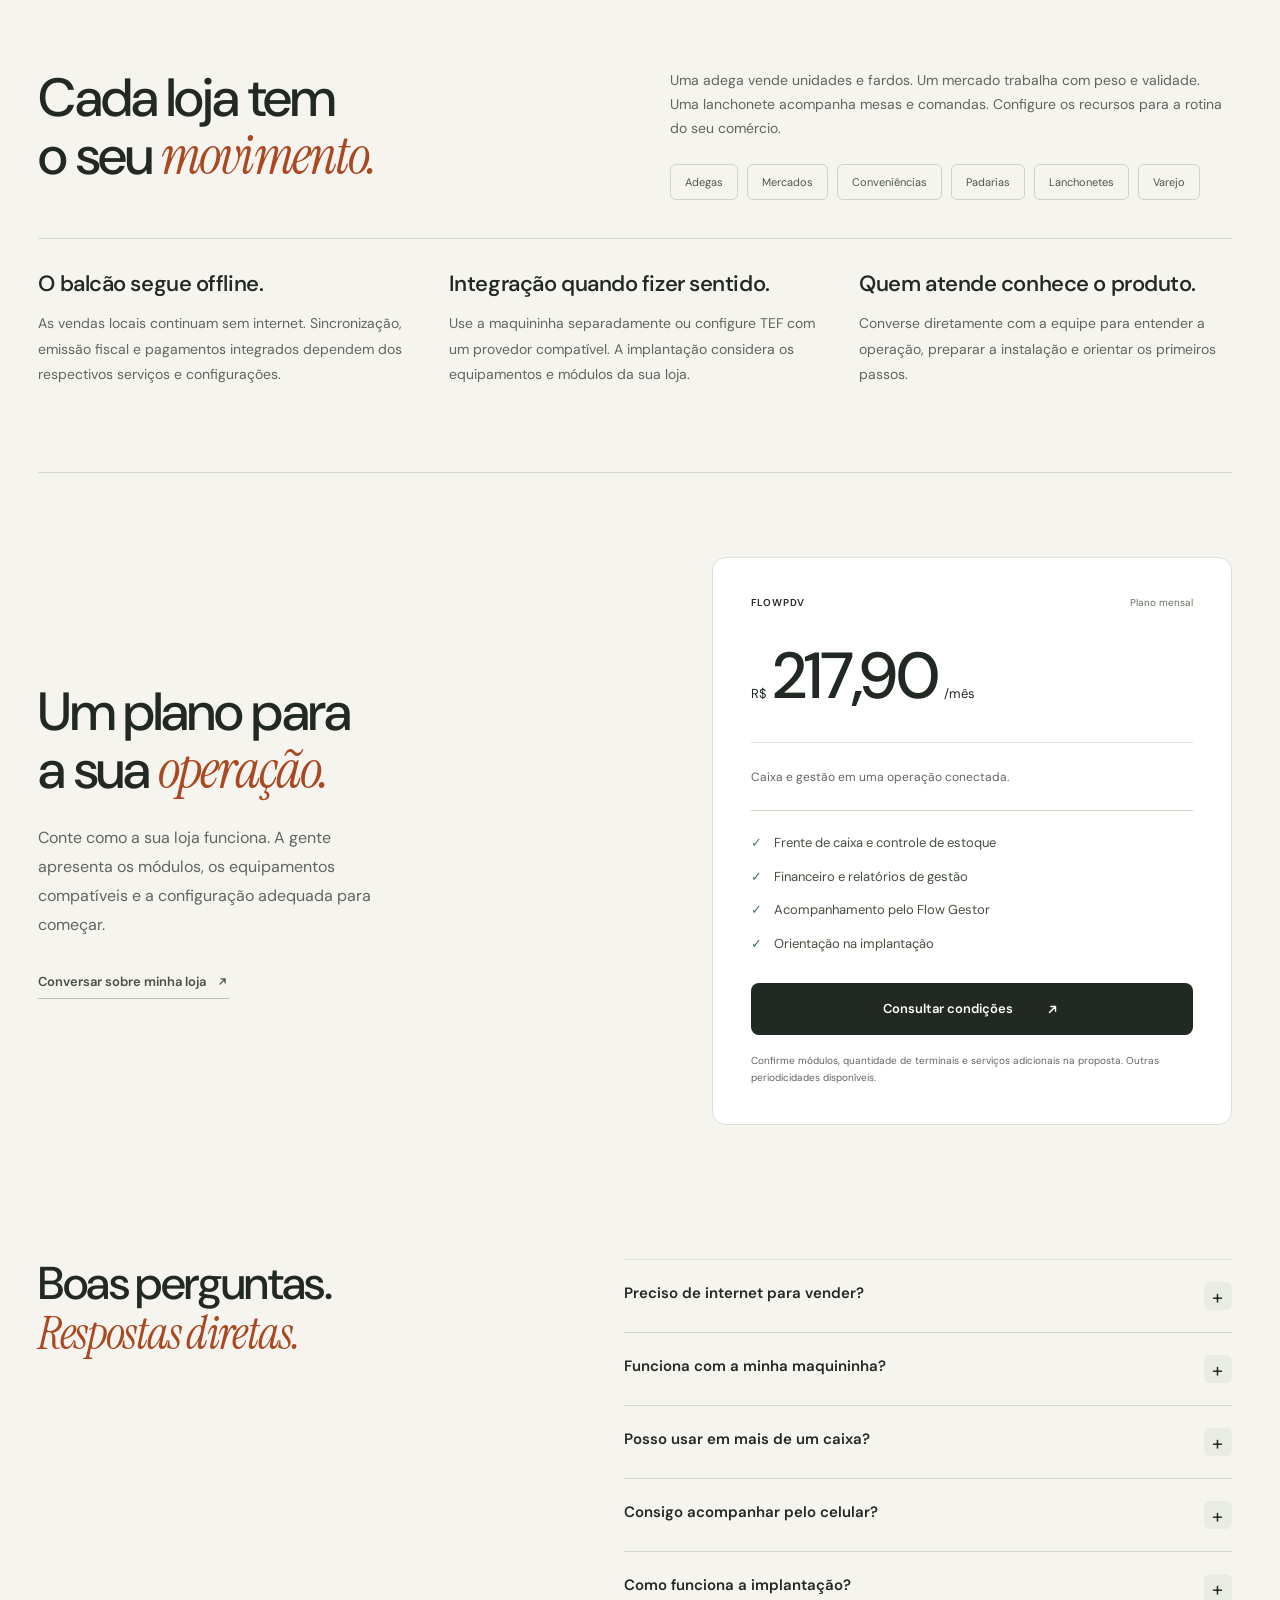
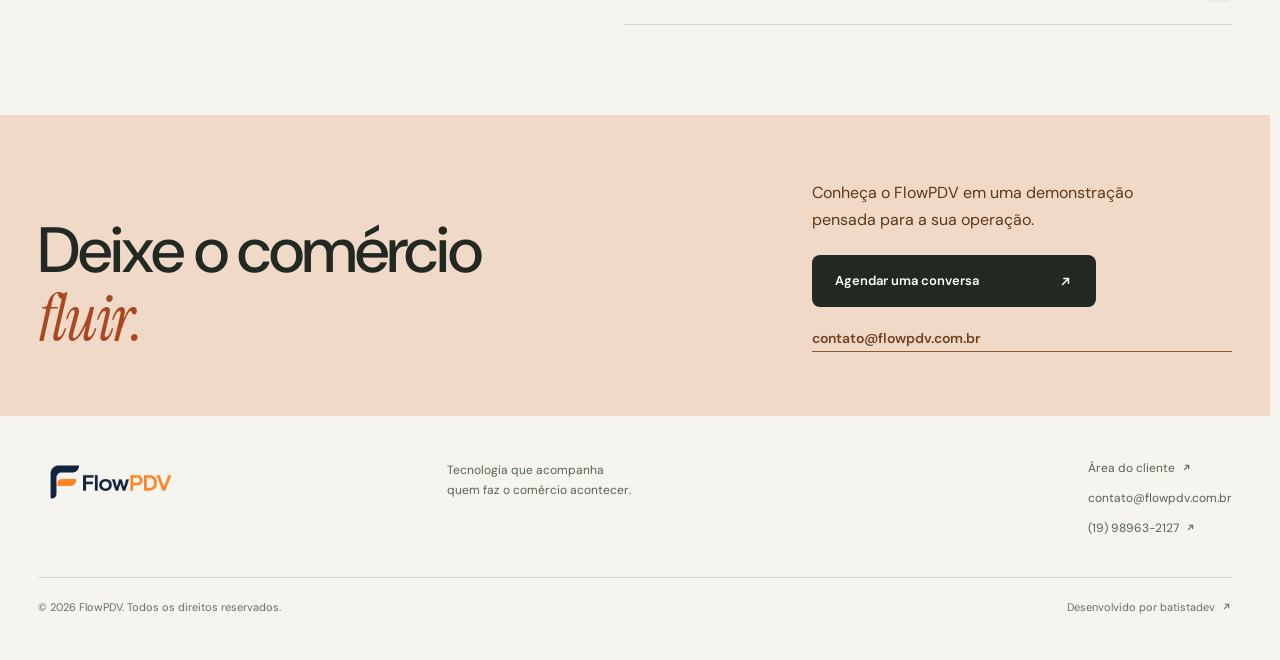
==== commit 5f9f4630: "Refresh product screenshots and improve accessible fullscreen gallery" ====
--- a/index.html
+++ b/index.html
@@ -29,10 +29,12 @@
   <link rel="preconnect" href="https://fonts.gstatic.com" crossorigin>
   <link href="https://fonts.googleapis.com/css2?family=DM+Sans:wght@400;450;500;550;600;650;700&family=Instrument+Serif:ital@0;1&display=swap" rel="stylesheet">
   <link rel="stylesheet" href="style.css?v=20260916d">
-  <script src="site.js?v=20260923-responsive" defer></script>
+  <script src="site.js?v=20260923-viewer" defer></script>
   <link rel="stylesheet" href="reconstruction.css?v=20260923">
   <link rel="stylesheet" href="hero-counter.css?v=20260924">
   <link rel="stylesheet" href="responsive.css?v=20260923">
+  <link rel="stylesheet" href="viewer.css?v=20260923">
+  <script src="viewer-mode.js?v=20260923" defer></script>
 </head>
 <body>
   <a class="skip-link" href="#conteudo">Ir para o conteúdo</a>
@@ -41,9 +43,9 @@
       <a class="brand" href="#inicio" aria-label="FlowPDV, início"><img src="assets/logos/FlowPDV-horizontal-claro.png" width="158" height="42" alt="FlowPDV"></a>
       <nav id="navigation" class="navigation" aria-label="Principal">
         <a href="#inicio">Início</a><a href="#recursos">Recursos</a><a href="#sistema">O sistema</a><a href="#gestao">Gestão no celular</a><a href="#planos">Planos</a><a href="#duvidas">Dúvidas</a>
-        <a class="nav-mobile-link" href="https://cliente.flowpdv.com.br/" target="_blank" rel="noopener noreferrer">Área do cliente <svg class="arrow-out" viewBox="0 0 16 16" aria-hidden="true"><path d="M4.8 11.2 11.2 4.8M6.2 4.8h5v5" fill="none" stroke="currentColor" stroke-width="1.55" stroke-linecap="round" stroke-linejoin="round"/></svg></a>
+        <a class="nav-client-link" href="https://cliente.flowpdv.com.br/" target="_blank" rel="noopener noreferrer">Área do cliente <svg class="arrow-out" viewBox="0 0 16 16" aria-hidden="true"><path d="M4.8 11.2 11.2 4.8M6.2 4.8h5v5" fill="none" stroke="currentColor" stroke-width="1.55" stroke-linecap="round" stroke-linejoin="round"/></svg></a>
       </nav>
-      <div class="nav-actions"><a class="client-link" href="https://cliente.flowpdv.com.br/" target="_blank" rel="noopener noreferrer">Área do cliente <svg class="arrow-out" viewBox="0 0 16 16" aria-hidden="true"><path d="M4.8 11.2 11.2 4.8M6.2 4.8h5v5" fill="none" stroke="currentColor" stroke-width="1.55" stroke-linecap="round" stroke-linejoin="round"/></svg></a><a class="button small dark" data-contact="Quero conhecer o FlowPDV para minha loja." href="https://wa.me/5519989632127">Agendar demonstração <svg class="arrow-out" viewBox="0 0 16 16" aria-hidden="true"><path d="M4.8 11.2 11.2 4.8M6.2 4.8h5v5" fill="none" stroke="currentColor" stroke-width="1.55" stroke-linecap="round" stroke-linejoin="round"/></svg></a></div>
+      <div class="nav-actions"><a class="button small dark" data-contact="Quero conhecer o FlowPDV para minha loja." href="https://wa.me/5519989632127">Agendar demonstração <svg class="arrow-out" viewBox="0 0 16 16" aria-hidden="true"><path d="M4.8 11.2 11.2 4.8M6.2 4.8h5v5" fill="none" stroke="currentColor" stroke-width="1.55" stroke-linecap="round" stroke-linejoin="round"/></svg></a></div>
       <button class="menu-toggle" aria-controls="navigation" aria-expanded="false" aria-label="Abrir menu"><span></span><span></span></button>
     </div>
   </header>
@@ -62,7 +64,7 @@
         <div class="counter-scene">
           <img class="counter-photo" src="assets/hero-balcao-v2.jpg" width="1586" height="992" alt="Ambiente ilustrativo de um balcão de comércio com terminal, impressora e leitor" fetchpriority="high" decoding="async">
           <button class="counter-display screenshot-open" data-screen="pdv" aria-label="Ampliar a tela real do FlowPDV">
-            <img src="assets/screenshot-pdv.png" width="1440" height="900" alt="Frente de caixa real do FlowPDV" decoding="async">
+            <img src="assets/screenshot-pdv-20260923.jpg" width="1440" height="900" alt="Frente de caixa real do FlowPDV" decoding="async">
           </button>
         </div>
         <figcaption><span>O FlowPDV no balcão da sua loja.</span><small>Ambiente ilustrativo · tela real do sistema</small></figcaption>
@@ -87,27 +89,27 @@
           <button class="carousel-peek peek-prev" data-step="-1" aria-label="Ver tela anterior"><img id="peek-prev-image" alt=""><span aria-hidden="true">←</span></button>
         <div class="screen-panel" id="screen-panel" role="tabpanel" aria-labelledby="tab-login" tabindex="0">
           <div class="screen-top"><span class="screen-caption">Acesso por operador</span><span class="screen-brand">FlowPDV <svg class="arrow-out" viewBox="0 0 16 16" aria-hidden="true"><path d="M4.8 11.2 11.2 4.8M6.2 4.8h5v5" fill="none" stroke="currentColor" stroke-width="1.55" stroke-linecap="round" stroke-linejoin="round"/></svg></span></div>
-          <button class="gallery-image screenshot-open" data-screen="login" aria-label="Ampliar a tela selecionada"><img id="gallery-image" src="assets/screenshot-login.png" width="1440" height="900" alt="Acesso por operador do FlowPDV" loading="lazy"></button>
+          <button class="gallery-image screenshot-open" data-screen="login" aria-label="Ampliar a tela selecionada"><img id="gallery-image" src="assets/screenshot-login-20260923.jpg" width="1440" height="900" alt="Acesso por operador do FlowPDV" loading="lazy"></button>
         </div>
 
           <button class="carousel-peek peek-next" data-step="1" aria-label="Ver próxima tela"><img id="peek-next-image" alt=""><span aria-hidden="true">→</span></button>
         </div>
         <div class="carousel-footer"><div class="carousel-note"><span class="carousel-dot"></span> EXPLORE CADA DETALHE</div><div class="gallery-controls" aria-label="Navegar pelas telas"><button type="button" id="screen-prev" aria-label="Tela anterior">←</button><span id="screen-position" aria-live="polite">01 / 07</span><button type="button" id="screen-next" aria-label="Próxima tela">→</button></div></div>
         <div class="screen-tabs" role="tablist" aria-label="Telas do sistema">
-          <button id="tab-login" role="tab" aria-selected="true" aria-controls="screen-panel" tabindex="0" data-screen="login"><span class="thumb-image"><img src="assets/screenshot-login.png" alt="" loading="lazy" draggable="false"></span><span class="thumb-label"><small aria-hidden="true">01</small>Login</span></button>
-          <button id="tab-pdv" role="tab" aria-selected="false" aria-controls="screen-panel" tabindex="-1" data-screen="pdv"><span class="thumb-image"><img src="assets/screenshot-pdv.png" alt="" loading="lazy" draggable="false"></span><span class="thumb-label"><small aria-hidden="true">02</small>Frente de caixa</span></button>
-          <button id="tab-estoque" role="tab" aria-selected="false" aria-controls="screen-panel" tabindex="-1" data-screen="estoque"><span class="thumb-image"><img src="assets/screenshot-estoque.png" alt="" loading="lazy" draggable="false"></span><span class="thumb-label"><small aria-hidden="true">03</small>Estoque</span></button>
-          <button id="tab-curva-abc" role="tab" aria-selected="false" aria-controls="screen-panel" tabindex="-1" data-screen="curva-abc"><span class="thumb-image"><img src="assets/screenshot-curva-abc.png" alt="" loading="lazy" draggable="false"></span><span class="thumb-label"><small aria-hidden="true">04</small>Curva ABC</span></button>
-          <button id="tab-auditoria" role="tab" aria-selected="false" aria-controls="screen-panel" tabindex="-1" data-screen="auditoria"><span class="thumb-image"><img src="assets/screenshot-auditoria.png" alt="" loading="lazy" draggable="false"></span><span class="thumb-label"><small aria-hidden="true">05</small>Auditoria</span></button>
-          <button id="tab-financeiro" role="tab" aria-selected="false" aria-controls="screen-panel" tabindex="-1" data-screen="financeiro"><span class="thumb-image"><img src="assets/screenshot-financeiro.png" alt="" loading="lazy" draggable="false"></span><span class="thumb-label"><small aria-hidden="true">06</small>Financeiro</span></button>
-          <button id="tab-comandas" role="tab" aria-selected="false" aria-controls="screen-panel" tabindex="-1" data-screen="comandas"><span class="thumb-image"><img src="assets/screenshot-comandas.png" alt="" loading="lazy" draggable="false"></span><span class="thumb-label"><small aria-hidden="true">07</small>Comandas</span></button>
+          <button id="tab-login" role="tab" aria-selected="true" aria-controls="screen-panel" tabindex="0" data-screen="login"><span class="thumb-image"><img src="assets/screenshot-login-20260923.jpg" alt="" loading="lazy" draggable="false"></span><span class="thumb-label"><small aria-hidden="true">01</small>Login</span></button>
+          <button id="tab-pdv" role="tab" aria-selected="false" aria-controls="screen-panel" tabindex="-1" data-screen="pdv"><span class="thumb-image"><img src="assets/screenshot-pdv-20260923.jpg" alt="" loading="lazy" draggable="false"></span><span class="thumb-label"><small aria-hidden="true">02</small>Frente de caixa</span></button>
+          <button id="tab-estoque" role="tab" aria-selected="false" aria-controls="screen-panel" tabindex="-1" data-screen="estoque"><span class="thumb-image"><img src="assets/screenshot-estoque-20260923.jpg" alt="" loading="lazy" draggable="false"></span><span class="thumb-label"><small aria-hidden="true">03</small>Estoque</span></button>
+          <button id="tab-curva-abc" role="tab" aria-selected="false" aria-controls="screen-panel" tabindex="-1" data-screen="curva-abc"><span class="thumb-image"><img src="assets/screenshot-curva-abc-20260923.jpg" alt="" loading="lazy" draggable="false"></span><span class="thumb-label"><small aria-hidden="true">04</small>Curva ABC</span></button>
+          <button id="tab-auditoria" role="tab" aria-selected="false" aria-controls="screen-panel" tabindex="-1" data-screen="auditoria"><span class="thumb-image"><img src="assets/screenshot-auditoria-20260923.jpg" alt="" loading="lazy" draggable="false"></span><span class="thumb-label"><small aria-hidden="true">05</small>Auditoria</span></button>
+          <button id="tab-financeiro" role="tab" aria-selected="false" aria-controls="screen-panel" tabindex="-1" data-screen="financeiro"><span class="thumb-image"><img src="assets/screenshot-financeiro-20260923.jpg" alt="" loading="lazy" draggable="false"></span><span class="thumb-label"><small aria-hidden="true">06</small>Financeiro</span></button>
+          <button id="tab-comandas" role="tab" aria-selected="false" aria-controls="screen-panel" tabindex="-1" data-screen="comandas"><span class="thumb-image"><img src="assets/screenshot-comandas-20260923.jpg" alt="" loading="lazy" draggable="false"></span><span class="thumb-label"><small aria-hidden="true">07</small>Comandas</span></button>
         </div>
         <div class="screen-description"><p id="screen-description">Acesso por perfil para organizar as responsabilidades da equipe.</p><span>Selecione a imagem para ampliar <svg class="arrow-out" viewBox="0 0 16 16" aria-hidden="true"><path d="M4.8 11.2 11.2 4.8M6.2 4.8h5v5" fill="none" stroke="currentColor" stroke-width="1.55" stroke-linecap="round" stroke-linejoin="round"/></svg></span></div>
       </div>
     </section>
 
     <section class="mobile-section shell" id="gestao">
-      <div class="mobile-visual"><div class="mobile-orbit" aria-hidden="true"></div><div class="phone"><div class="phone-speaker" aria-hidden="true"></div><img id="mobile-screenshot" src="assets/screenshot-mobile.png" width="390" height="844" alt="Painel Flow Gestor no celular" loading="lazy"></div><span class="visual-caption">FLOW GESTOR / PAINEL DO CLIENTE</span></div>
+      <div class="mobile-visual"><div class="mobile-orbit" aria-hidden="true"></div><div class="phone"><div class="phone-speaker" aria-hidden="true"></div><img id="mobile-screenshot" src="assets/screenshot-gestor-20260923.png" width="470" height="942" alt="Painel Flow Gestor no celular" loading="lazy"></div><span class="visual-caption">FLOW GESTOR · DADOS ILUSTRATIVOS</span></div>
       <div class="mobile-copy"><h2>Presente na gestão.<br>Mesmo <em>de longe.</em></h2><p>Você não precisa estar atrás do balcão para saber como a loja está. Acompanhe os dados sincronizados pelo PDV na Central de Gestão, pelo celular ou computador.</p><ul class="check-list"><li>Vendas e indicadores do dia</li><li>Estoque e necessidade de reposição</li><li>Contas, fiado e movimentações do caixa</li><li>Equipe, auditoria e mesas em atendimento</li></ul><a class="button dark" href="https://cliente.flowpdv.com.br/" target="_blank" rel="noopener noreferrer">Acessar o Flow Gestor <svg class="arrow-out" viewBox="0 0 16 16" aria-hidden="true"><path d="M4.8 11.2 11.2 4.8M6.2 4.8h5v5" fill="none" stroke="currentColor" stroke-width="1.55" stroke-linecap="round" stroke-linejoin="round"/></svg></a><small>O painel recebe as atualizações quando o PDV está conectado à internet.</small></div>
     </section>
 
@@ -131,9 +133,11 @@
     </a>
   </div>
   <dialog id="screen-dialog" aria-labelledby="dialog-title" aria-describedby="dialog-hint">
-    <div class="dialog-toolbar"><h2 id="dialog-title" aria-live="polite">FlowPDV</h2><div class="dialog-actions"><button type="button" id="dialog-zoom" aria-pressed="false" aria-controls="dialog-viewport">Ver detalhes +</button><button type="button" id="close-dialog" aria-label="Fechar imagem" autofocus>Fechar ×</button></div></div>
+    <div id="viewer-frame" class="viewer-frame">
+    <div class="dialog-toolbar"><h2 id="dialog-title" aria-live="polite">FlowPDV</h2><div class="viewer-tools"><button type="button" id="dialog-zoom" aria-pressed="false" aria-controls="dialog-viewport">Ver detalhes +</button><button type="button" id="viewer-fullscreen" hidden>Tela cheia</button><button type="button" id="viewer-landscape" hidden>Horizontal</button></div><div class="dialog-actions"><button type="button" id="close-dialog" aria-label="Fechar imagem" autofocus>Fechar ×</button></div></div>
     <div id="dialog-viewport" tabindex="0" role="region" aria-label="Imagem ampliada. Use Ver detalhes para ampliar e rolar a imagem."><img id="dialog-image" alt="" width="1440" height="900" draggable="false"></div>
-    <div class="dialog-bottom"><div class="dialog-navigation" aria-label="Navegar pelas imagens ampliadas"><button type="button" id="dialog-prev" aria-label="Tela anterior">←</button><span id="dialog-position">01 / 07</span><button type="button" id="dialog-next" aria-label="Próxima tela">→</button></div><p id="dialog-hint">Deslize para trocar. Toque em Ver detalhes para ampliar.</p></div>
+    <div class="dialog-bottom"><div class="dialog-navigation" aria-label="Navegar pelas imagens ampliadas"><button type="button" id="dialog-prev" aria-label="Tela anterior">←</button><span id="dialog-position">01 / 07</span><button type="button" id="dialog-next" aria-label="Próxima tela">→</button></div><p id="dialog-hint">Deslize para trocar. Toque em Ver detalhes para ampliar.</p><p id="viewer-status" role="status" hidden></p></div>
+    </div>
   </dialog>
 </body>
 </html>
--- a/viewer.css
+++ b/viewer.css
@@ -0,0 +1,53 @@
+/* Interaction polish and the image viewer share the existing site palette. */
+.navigation .nav-client-link { display: inline-flex; align-items: center; gap: 6px; }
+.nav-client-link .arrow-out { width: 11px; height: 11px; }
+.feature a .arrow-out { width: 14px; height: 14px; margin: 0; flex: none; }
+.phone img { min-height: 0; height: auto; object-fit: contain; }
+.visual-caption { max-width: calc(100% - 32px); text-align: center; line-height: 1.5; letter-spacing: .08em; }
+.button.orange:hover, .button.orange:focus-visible { background: #9f3e15; color: #fff; }
+.button.dark:hover, .button.dark:focus-visible { background: #304031; color: #fff; }
+.faq summary:hover, .faq summary:focus-visible { padding-left: 0; padding-right: 0; }
+.showcase .screen-tabs button:hover { transform: none; }
+.feature a:hover, .footer a:hover, .text-link:hover, .navigation a:hover { text-decoration: underline; text-underline-offset: 4px; }
+.menu-toggle:hover, .dialog-toolbar button:hover, .dialog-navigation button:hover { background: #e9ece2; }
+#dialog-zoom:hover { background: #304031; color: #fff; }
+@media (min-width: 681px) {
+  .feature { display: flex; flex-direction: column; align-items: flex-start; }
+  .feature > svg { flex: none; }
+  .feature a { margin-top: auto; padding-top: 24px; width: 100%; align-items: center; }
+}
+@media (hover: none) {
+  .button:hover { box-shadow: none; }
+  .button.orange:hover { background: #b94b1b; }
+  .button.dark:hover { background: #222923; }
+  .float-btn:hover, .gallery-controls button:hover { transform: none; }
+  .showcase .screen-tabs button:hover img { opacity: .55; }
+  .showcase .screen-tabs button[aria-selected=true] img { opacity: 1; }
+}
+
+.viewer-frame { display: flex; flex-direction: column; flex: 1; min-width: 0; min-height: 0; width: 100%; height: 100%; background: var(--paper); }
+.viewer-frame:fullscreen { width: 100%; height: 100%; max-width: none; max-height: none; }
+#screen-dialog .dialog-toolbar { flex-wrap: wrap; }
+#screen-dialog .dialog-toolbar h2 { flex: 1; min-width: 0; line-height: 1.4; }
+.viewer-tools { display: flex; flex-wrap: wrap; gap: 6px; }
+.viewer-tools [hidden], #viewer-status[hidden] { display: none; }
+#screen-dialog .dialog-toolbar button { min-height: 44px; }
+#viewer-status { text-align: center; font-size: 12px; line-height: 1.5; margin: 6px 0 0; color: var(--ink); }
+.viewer-frame:fullscreen .dialog-toolbar { padding-top: max(8px, env(safe-area-inset-top)); padding-left: max(12px, env(safe-area-inset-left)); padding-right: max(12px, env(safe-area-inset-right)); }
+.viewer-frame:fullscreen .dialog-bottom { padding-bottom: max(8px, env(safe-area-inset-bottom)); }
+@media (max-width: 700px), (pointer: coarse) and (max-width: 1100px), (max-height: 500px) and (max-width: 1100px) {
+  #screen-dialog { width: 100%; max-width: 100%; height: 100dvh; max-height: 100dvh; margin: 0; border: 0; border-radius: 0; }
+  #screen-dialog .dialog-toolbar { display: grid; grid-template-columns: minmax(0, 1fr) auto; gap: 6px 12px; padding: max(6px, env(safe-area-inset-top)) max(10px, env(safe-area-inset-right)) 6px max(10px, env(safe-area-inset-left)); }
+  #screen-dialog .dialog-toolbar h2 { font-size: 13px; }
+  #screen-dialog .dialog-actions { grid-column: 2; grid-row: 1; margin: 0; }
+  .viewer-tools { grid-column: 1 / -1; grid-row: 2; }
+  #screen-dialog .viewer-tools button { font-size: 12px; padding: 8px 10px; }
+  .dialog-bottom { padding: 6px max(10px, env(safe-area-inset-right)) max(6px, env(safe-area-inset-bottom)) max(10px, env(safe-area-inset-left)); }
+  #dialog-hint { font-size: 11px; margin-top: 4px; }
+}
+@media (orientation: landscape) and (max-height: 500px) {
+  #screen-dialog .dialog-toolbar { display: flex; flex-wrap: nowrap; }
+  .viewer-tools { flex-wrap: nowrap; }
+  #screen-dialog .dialog-toolbar button { white-space: nowrap; padding-inline: 10px; font-size: 12px; }
+  #dialog-hint { display: none; }
+}
